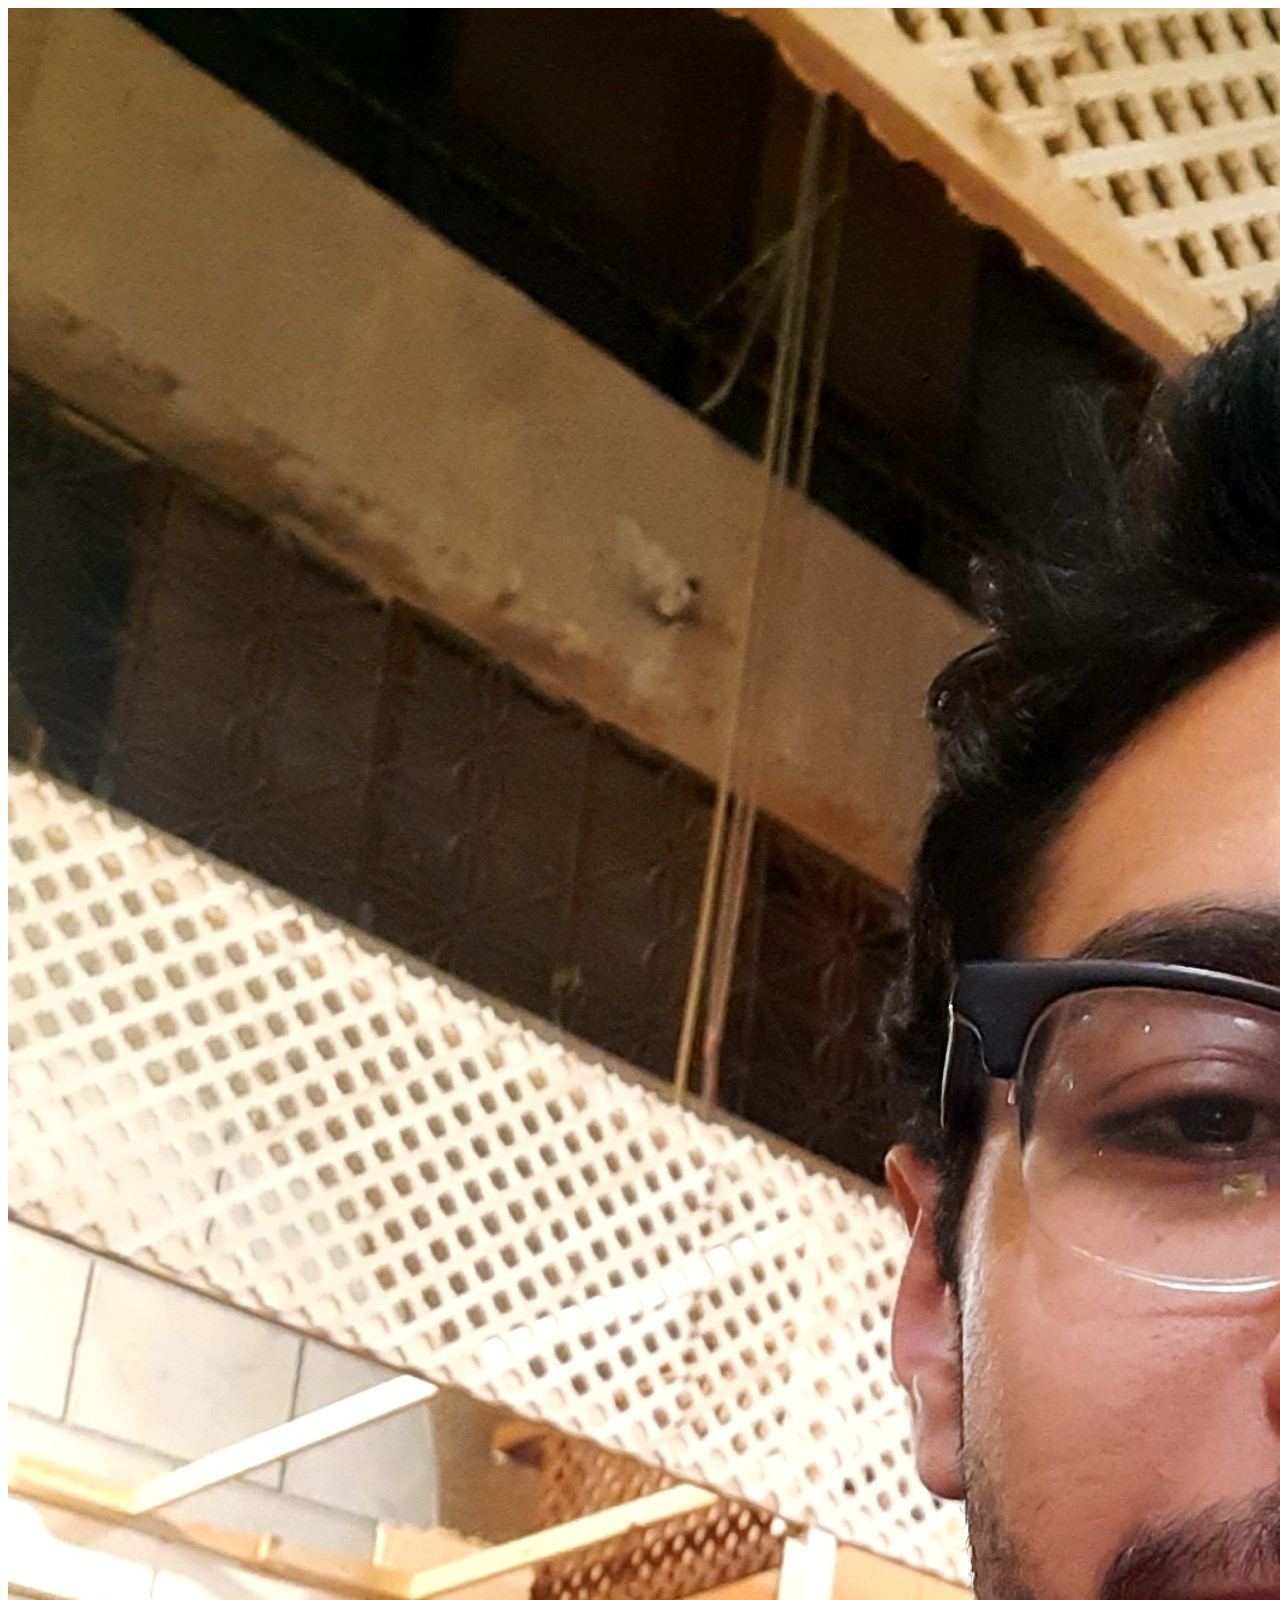
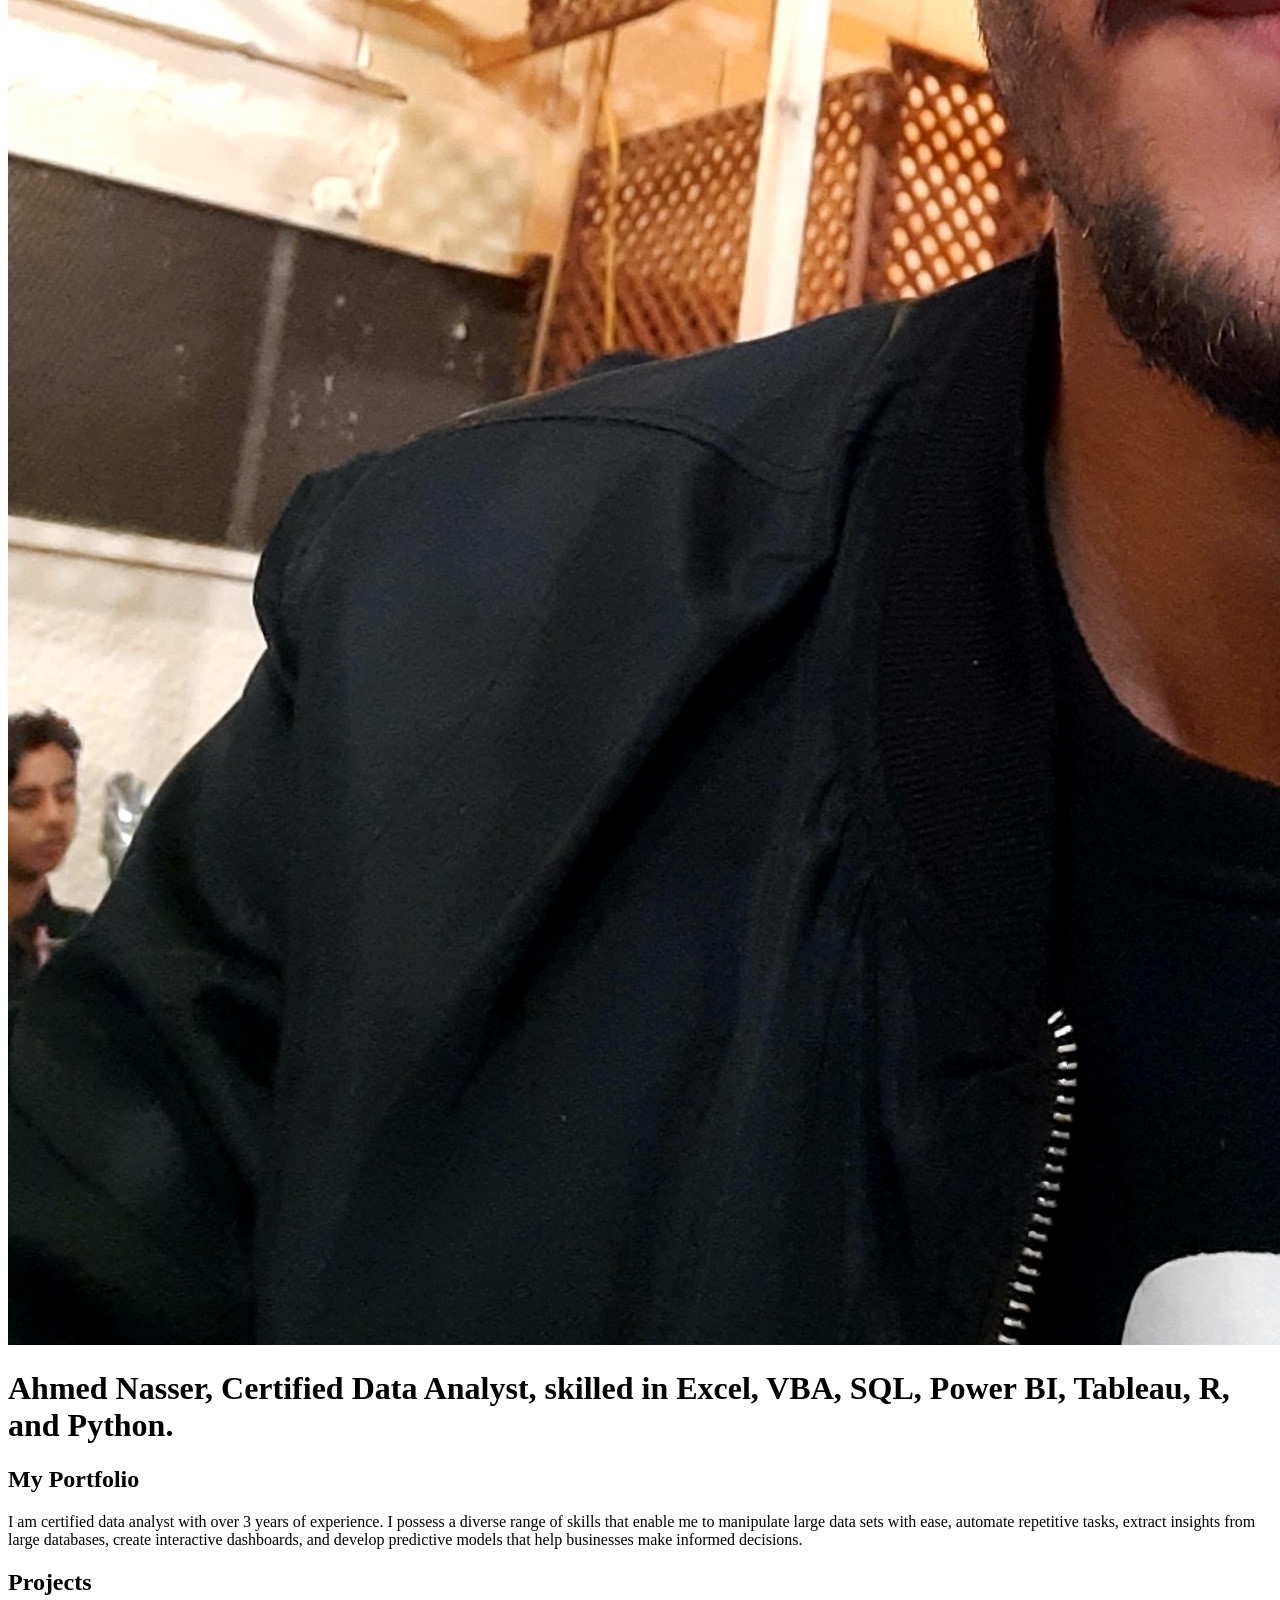
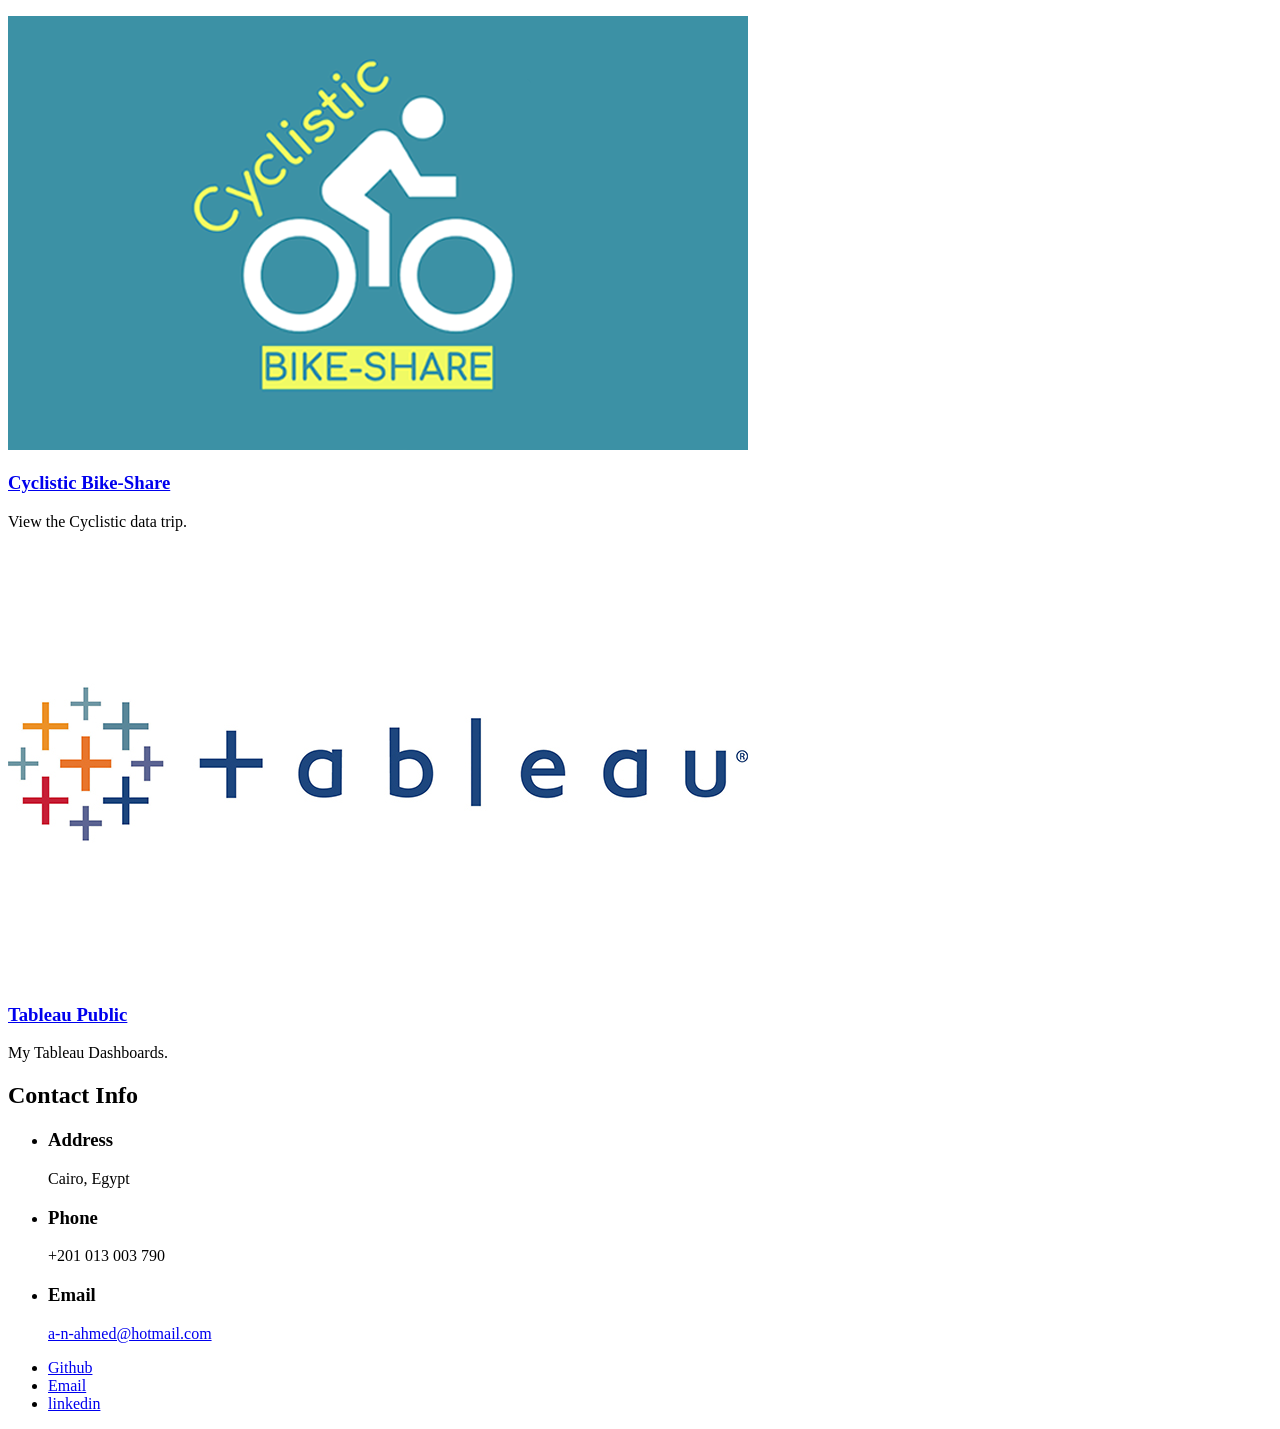
==== index.html @ f1364bbe "Update index.html" ====
<!DOCTYPE HTML>
<!--
	Strata by HTML5 UP
	html5up.net | @ajlkn
	Free for personal and commercial use under the CCA 3.0 license (html5up.net/license)
-->
<html>
	<head>
		<title>Ahmed Nasser Portfolio</title>
		<meta charset="utf-8" />
		<meta name="viewport" content="width=device-width, initial-scale=1, user-scalable=no" />
		<link rel="stylesheet" href="assets/css/main.css" />
	</head>
	<body class="is-preload">

		<!-- Header -->
			<header id="header">
				<div class="inner">
					<a href="#" class="image avatar"><img src="images/avatar.jpg" alt="" /></a>
					<h1><strong>Ahmed Nasser</strong>, Certified Data Analyst, skilled in Excel, VBA, SQL, Power BI, Tableau, R, and Python.<br />
				</div>
			</header>

		<!-- Main -->
			<div id="main">

				<!-- One -->
					<section id="one">
						<header class="major">
							<h1>My Portfolio</h1>
						</header>
						<p>I am certified data analyst with over 3 years of experience. I possess a diverse range of skills that enable me to manipulate large data sets with ease, automate repetitive tasks, extract insights from large databases, create interactive dashboards, and develop predictive models that help businesses make informed decisions.</p>
						<!--ul class="actions">
							<li><a href="#" class="button">Learn More</a></li>
						</ul>
					</section-->

				<!-- Two -->
					<section id="two">
						<h2>Projects</h2>
						<div class="row">
							<article class="col-6 col-12-xsmall">
								<a href="https://github.com/a7mdNasrr/Cyclistic-bike-share.git" class="image fit thumb"><img src="images/thumbs/01.png" alt="" /></a>
								<a href="https://github.com/a7mdNasrr/Cyclistic-bike-share.git"><h3>Cyclistic Bike-Share</h3></a>
								<p>View the Cyclistic data trip.</p>
							</article>
							<!-- article class="col-6 col-12-xsmall">
								<a href="https://github.com/a7mdNasrr/Olist-Brazilian-E-commerce-Analysis-Project" class="image fit thumb"><img src="images/thumbs/03.png" alt="" /></a>
								<a href="https://github.com/a7mdNasrr/Olist-Brazilian-E-commerce-Analysis-Project"><h3>Olist Brazilian E-commerce</h3></a>
								<p>View the Olist business analysis.</p>
							</article -->
							<article class="col-6 col-12-xsmall">
								<a href="https://public.tableau.com/app/profile/ahmed.nasser.viz/vizzes" class="image fit thumb"><img src="images/thumbs/02.jpg" alt="" /></a>
								<a href="https://public.tableau.com/app/profile/ahmed.nasser.viz/vizzes"><h3>Tableau Public</h3></a>
								<p>My Tableau Dashboards.</p>
							</article>
							<!--article class="col-6 col-12-xsmall work-item">
								<a href="images/fulls/04.jpg" class="image fit thumb"><img src="images/thumbs/04.jpg" alt="" /></a>
								<h3>Quam neque phasellus</h3>
								<p>Lorem ipsum dolor sit amet nisl sed nullam feugiat.</p>
							</article>
							<article class="col-6 col-12-xsmall work-item">
								<a href="images/fulls/05.jpg" class="image fit thumb"><img src="images/thumbs/05.jpg" alt="" /></a>
								<h3>Nunc enim commodo aliquet</h3>
								<p>Lorem ipsum dolor sit amet nisl sed nullam feugiat.</p>
							</article>
							<article class="col-6 col-12-xsmall work-item">
								<a href="images/fulls/06.jpg" class="image fit thumb"><img src="images/thumbs/06.jpg" alt="" /></a>
								<h3>Risus ornare lacinia</h3>
								<p>Lorem ipsum dolor sit amet nisl sed nullam feugiat.</p>
							</article>
							<!-->
						</div>
						<!--ul class="actions">
							<li><a href="#" class="button">Full Portfolio</a></li>
						</ul-->
					</section>

				<!-- Three -->
					<section id="three">
						<h2>Contact Info</h2>
						<!--p>Accumsan pellentesque commodo blandit enim arcu non at amet id arcu magna. Accumsan orci faucibus id eu lorem semper nunc nisi lorem vulputate lorem neque lorem ipsum dolor.</p-->
						<!--div class="row">
							<div class="col-8 col-12-small">
								<form method="post" action="#">
									<div class="row gtr-uniform gtr-50">
										<div class="col-6 col-12-xsmall"><input type="text" name="name" id="name" placeholder="Name" /></div>
										<div class="col-6 col-12-xsmall"><input type="email" name="email" id="email" placeholder="Email" /></div>
										<div class="col-12"><textarea name="message" id="message" placeholder="Message" rows="4"></textarea></div>
									</div>
								</form>
								<ul class="actions">
									<li><input type="submit" value="Send Message" /></li>
								</ul>
							</div-->
							<div class="col-4 col-12-small">
								<ul class="labeled-icons">
									<li>
										<h3 class="icon solid fa-home"><span class="label">Address</span></h3>
										Cairo, Egypt
									</li>
									<li>
										<h3 class="icon solid fa-mobile-alt"><span class="label">Phone</span></h3>
										+201 013 003 790
									</li>
									<li>
										<h3 class="icon solid fa-envelope"><span class="label">Email</span></h3>
										<a href="https://mail.google.com/mail/u/0/?to=a-n-ahmed@hotmail.com&cc=ahmadmedoan1@gmail.com&fs=1&tf=cm">a-n-ahmed@hotmail.com</a>
									</li>
								</ul>
							</div>
						</div>
					</section>

				<!-- Four -->
				<!--
					<section id="four">
						<h2>Elements</h2>

						<section>
							<h4>Text</h4>
							<p>This is <b>bold</b> and this is <strong>strong</strong>. This is <i>italic</i> and this is <em>emphasized</em>.
							This is <sup>superscript</sup> text and this is <sub>subscript</sub> text.
							This is <u>underlined</u> and this is code: <code>for (;;) { ... }</code>. Finally, <a href="#">this is a link</a>.</p>
							<hr />
							<header>
								<h4>Heading with a Subtitle</h4>
								<p>Lorem ipsum dolor sit amet nullam id egestas urna aliquam</p>
							</header>
							<p>Nunc lacinia ante nunc ac lobortis. Interdum adipiscing gravida odio porttitor sem non mi integer non faucibus ornare mi ut ante amet placerat aliquet. Volutpat eu sed ante lacinia sapien lorem accumsan varius montes viverra nibh in adipiscing blandit tempus accumsan.</p>
							<header>
								<h5>Heading with a Subtitle</h5>
								<p>Lorem ipsum dolor sit amet nullam id egestas urna aliquam</p>
							</header>
							<p>Nunc lacinia ante nunc ac lobortis. Interdum adipiscing gravida odio porttitor sem non mi integer non faucibus ornare mi ut ante amet placerat aliquet. Volutpat eu sed ante lacinia sapien lorem accumsan varius montes viverra nibh in adipiscing blandit tempus accumsan.</p>
							<hr />
							<h2>Heading Level 2</h2>
							<h3>Heading Level 3</h3>
							<h4>Heading Level 4</h4>
							<h5>Heading Level 5</h5>
							<h6>Heading Level 6</h6>
							<hr />
							<h5>Blockquote</h5>
							<blockquote>Fringilla nisl. Donec accumsan interdum nisi, quis tincidunt felis sagittis eget tempus euismod. Vestibulum ante ipsum primis in faucibus vestibulum. Blandit adipiscing eu felis iaculis volutpat ac adipiscing accumsan faucibus. Vestibulum ante ipsum primis in faucibus lorem ipsum dolor sit amet nullam adipiscing eu felis.</blockquote>
							<h5>Preformatted</h5>
							<pre><code>i = 0;

while (!deck.isInOrder()) {
print 'Iteration ' + i;
deck.shuffle();
i++;
}

print 'It took ' + i + ' iterations to sort the deck.';</code></pre>
						</section>

						<section>
							<h4>Lists</h4>
							<div class="row">
								<div class="col-6 col-12-xsmall">
									<h5>Unordered</h5>
									<ul>
										<li>Dolor pulvinar etiam magna etiam.</li>
										<li>Sagittis adipiscing lorem eleifend.</li>
										<li>Felis enim feugiat dolore viverra.</li>
									</ul>
									<h5>Alternate</h5>
									<ul class="alt">
										<li>Dolor pulvinar etiam magna etiam.</li>
										<li>Sagittis adipiscing lorem eleifend.</li>
										<li>Felis enim feugiat dolore viverra.</li>
									</ul>
								</div>
								<div class="col-6 col-12-xsmall">
									<h5>Ordered</h5>
									<ol>
										<li>Dolor pulvinar etiam magna etiam.</li>
										<li>Etiam vel felis at lorem sed viverra.</li>
										<li>Felis enim feugiat dolore viverra.</li>
										<li>Dolor pulvinar etiam magna etiam.</li>
										<li>Etiam vel felis at lorem sed viverra.</li>
										<li>Felis enim feugiat dolore viverra.</li>
									</ol>
									<h5>Icons</h5>
									<ul class="icons">
										<li><a href="#" class="icon brands fa-twitter"><span class="label">Twitter</span></a></li>
										<li><a href="#" class="icon brands fa-facebook-f"><span class="label">Facebook</span></a></li>
										<li><a href="#" class="icon brands fa-instagram"><span class="label">Instagram</span></a></li>
										<li><a href="#" class="icon brands fa-github"><span class="label">Github</span></a></li>
										<li><a href="#" class="icon brands fa-dribbble"><span class="label">Dribbble</span></a></li>
										<li><a href="#" class="icon brands fa-tumblr"><span class="label">Tumblr</span></a></li>
									</ul>
								</div>
							</div>
							<h5>Actions</h5>
							<ul class="actions">
								<li><a href="#" class="button primary">Default</a></li>
								<li><a href="#" class="button">Default</a></li>
							</ul>
							<ul class="actions small">
								<li><a href="#" class="button primary small">Small</a></li>
								<li><a href="#" class="button small">Small</a></li>
							</ul>
							<div class="row">
								<div class="col-6 col-12-small">
									<ul class="actions stacked">
										<li><a href="#" class="button primary">Default</a></li>
										<li><a href="#" class="button">Default</a></li>
									</ul>
								</div>
								<div class="col-6 col-12-small">
									<ul class="actions stacked">
										<li><a href="#" class="button primary small">Small</a></li>
										<li><a href="#" class="button small">Small</a></li>
									</ul>
								</div>
								<div class="col-6 col-12-small">
									<ul class="actions stacked">
										<li><a href="#" class="button primary fit">Default</a></li>
										<li><a href="#" class="button fit">Default</a></li>
									</ul>
								</div>
								<div class="col-6 col-12-small">
									<ul class="actions stacked">
										<li><a href="#" class="button primary small fit">Small</a></li>
										<li><a href="#" class="button small fit">Small</a></li>
									</ul>
								</div>
							</div>
						</section>

						<section>
							<h4>Table</h4>
							<h5>Default</h5>
							<div class="table-wrapper">
								<table>
									<thead>
										<tr>
											<th>Name</th>
											<th>Description</th>
											<th>Price</th>
										</tr>
									</thead>
									<tbody>
										<tr>
											<td>Item One</td>
											<td>Ante turpis integer aliquet porttitor.</td>
											<td>29.99</td>
										</tr>
										<tr>
											<td>Item Two</td>
											<td>Vis ac commodo adipiscing arcu aliquet.</td>
											<td>19.99</td>
										</tr>
										<tr>
											<td>Item Three</td>
											<td> Morbi faucibus arcu accumsan lorem.</td>
											<td>29.99</td>
										</tr>
										<tr>
											<td>Item Four</td>
											<td>Vitae integer tempus condimentum.</td>
											<td>19.99</td>
										</tr>
										<tr>
											<td>Item Five</td>
											<td>Ante turpis integer aliquet porttitor.</td>
											<td>29.99</td>
										</tr>
									</tbody>
									<tfoot>
										<tr>
											<td colspan="2"></td>
											<td>100.00</td>
										</tr>
									</tfoot>
								</table>
							</div>

							<h5>Alternate</h5>
							<div class="table-wrapper">
								<table class="alt">
									<thead>
										<tr>
											<th>Name</th>
											<th>Description</th>
											<th>Price</th>
										</tr>
									</thead>
									<tbody>
										<tr>
											<td>Item One</td>
											<td>Ante turpis integer aliquet porttitor.</td>
											<td>29.99</td>
										</tr>
										<tr>
											<td>Item Two</td>
											<td>Vis ac commodo adipiscing arcu aliquet.</td>
											<td>19.99</td>
										</tr>
										<tr>
											<td>Item Three</td>
											<td> Morbi faucibus arcu accumsan lorem.</td>
											<td>29.99</td>
										</tr>
										<tr>
											<td>Item Four</td>
											<td>Vitae integer tempus condimentum.</td>
											<td>19.99</td>
										</tr>
										<tr>
											<td>Item Five</td>
											<td>Ante turpis integer aliquet porttitor.</td>
											<td>29.99</td>
										</tr>
									</tbody>
									<tfoot>
										<tr>
											<td colspan="2"></td>
											<td>100.00</td>
										</tr>
									</tfoot>
								</table>
							</div>
						</section>

						<section>
							<h4>Buttons</h4>
							<ul class="actions">
								<li><a href="#" class="button primary">Primary</a></li>
								<li><a href="#" class="button">Default</a></li>
							</ul>
							<ul class="actions">
								<li><a href="#" class="button large">Large</a></li>
								<li><a href="#" class="button">Default</a></li>
								<li><a href="#" class="button small">Small</a></li>
							</ul>
							<ul class="actions fit">
								<li><a href="#" class="button primary fit">Fit</a></li>
								<li><a href="#" class="button fit">Fit</a></li>
							</ul>
							<ul class="actions fit small">
								<li><a href="#" class="button primary fit small">Fit + Small</a></li>
								<li><a href="#" class="button fit small">Fit + Small</a></li>
							</ul>
							<ul class="actions">
								<li><a href="#" class="button primary icon solid fa-download">Icon</a></li>
								<li><a href="#" class="button icon solid fa-download">Icon</a></li>
							</ul>
							<ul class="actions">
								<li><span class="button primary disabled">Primary</span></li>
								<li><span class="button disabled">Default</span></li>
							</ul>
						</section>

						<section>
							<h4>Form</h4>
							<form method="post" action="#">
								<div class="row gtr-uniform gtr-50">
									<div class="col-6 col-12-xsmall">
										<input type="text" name="demo-name" id="demo-name" value="" placeholder="Name" />
									</div>
									<div class="col-6 col-12-xsmall">
										<input type="email" name="demo-email" id="demo-email" value="" placeholder="Email" />
									</div>
									<div class="col-12">
										<select name="demo-category" id="demo-category">
											<option value="">- Category -</option>
											<option value="1">Manufacturing</option>
											<option value="1">Shipping</option>
											<option value="1">Administration</option>
											<option value="1">Human Resources</option>
										</select>
									</div>
									<div class="col-4 col-12-small">
										<input type="radio" id="demo-priority-low" name="demo-priority" checked>
										<label for="demo-priority-low">Low Priority</label>
									</div>
									<div class="col-4 col-12-small">
										<input type="radio" id="demo-priority-normal" name="demo-priority">
										<label for="demo-priority-normal">Normal Priority</label>
									</div>
									<div class="col-4 col-12-small">
										<input type="radio" id="demo-priority-high" name="demo-priority">
										<label for="demo-priority-high">High Priority</label>
									</div>
									<div class="col-6 col-12-small">
										<input type="checkbox" id="demo-copy" name="demo-copy">
										<label for="demo-copy">Email me a copy of this message</label>
									</div>
									<div class="col-6 col-12-small">
										<input type="checkbox" id="demo-human" name="demo-human" checked>
										<label for="demo-human">I am a human and not a robot</label>
									</div>
									<div class="col-12">
										<textarea name="demo-message" id="demo-message" placeholder="Enter your message" rows="6"></textarea>
									</div>
									<div class="col-12">
										<ul class="actions">
											<li><input type="submit" value="Send Message" class="primary" /></li>
											<li><input type="reset" value="Reset" /></li>
										</ul>
									</div>
								</div>
							</form>
						</section>

						<section>
							<h4>Image</h4>
							<h5>Fit</h5>
							<div class="box alt">
								<div class="row gtr-50 gtr-uniform">
									<div class="col-12"><span class="image fit"><img src="images/fulls/05.jpg" alt="" /></span></div>
									<div class="col-4"><span class="image fit"><img src="images/thumbs/01.jpg" alt="" /></span></div>
									<div class="col-4"><span class="image fit"><img src="images/thumbs/02.jpg" alt="" /></span></div>
									<div class="col-4"><span class="image fit"><img src="images/thumbs/03.jpg" alt="" /></span></div>
									<div class="col-4"><span class="image fit"><img src="images/thumbs/04.jpg" alt="" /></span></div>
									<div class="col-4"><span class="image fit"><img src="images/thumbs/05.jpg" alt="" /></span></div>
									<div class="col-4"><span class="image fit"><img src="images/thumbs/06.jpg" alt="" /></span></div>
									<div class="col-4"><span class="image fit"><img src="images/thumbs/03.jpg" alt="" /></span></div>
									<div class="col-4"><span class="image fit"><img src="images/thumbs/02.jpg" alt="" /></span></div>
									<div class="col-4"><span class="image fit"><img src="images/thumbs/01.jpg" alt="" /></span></div>
								</div>
							</div>
							<h5>Left &amp; Right</h5>
							<p><span class="image left"><img src="images/avatar.jpg" alt="" /></span>Fringilla nisl. Donec accumsan interdum nisi, quis tincidunt felis sagittis eget. tempus euismod. Vestibulum ante ipsum primis in faucibus vestibulum. Blandit adipiscing eu felis iaculis volutpat ac adipiscing accumsan eu faucibus. Integer ac pellentesque praesent tincidunt felis sagittis eget. tempus euismod. Vestibulum ante ipsum primis in faucibus vestibulum. Blandit adipiscing eu felis iaculis volutpat ac adipiscing accumsan eu faucibus. Integer ac pellentesque praesent. Donec accumsan interdum nisi, quis tincidunt felis sagittis eget. tempus euismod. Vestibulum ante ipsum primis in faucibus vestibulum. Blandit adipiscing eu felis iaculis volutpat ac adipiscing accumsan eu faucibus. Integer ac pellentesque praesent tincidunt felis sagittis eget. tempus euismod. Vestibulum ante ipsum primis in faucibus vestibulum. Blandit adipiscing eu felis iaculis volutpat ac adipiscing accumsan eu faucibus. Integer ac pellentesque praesent.</p>
							<p><span class="image right"><img src="images/avatar.jpg" alt="" /></span>Fringilla nisl. Donec accumsan interdum nisi, quis tincidunt felis sagittis eget. tempus euismod. Vestibulum ante ipsum primis in faucibus vestibulum. Blandit adipiscing eu felis iaculis volutpat ac adipiscing accumsan eu faucibus. Integer ac pellentesque praesent tincidunt felis sagittis eget. tempus euismod. Vestibulum ante ipsum primis in faucibus vestibulum. Blandit adipiscing eu felis iaculis volutpat ac adipiscing accumsan eu faucibus. Integer ac pellentesque praesent. Donec accumsan interdum nisi, quis tincidunt felis sagittis eget. tempus euismod. Vestibulum ante ipsum primis in faucibus vestibulum. Blandit adipiscing eu felis iaculis volutpat ac adipiscing accumsan eu faucibus. Integer ac pellentesque praesent tincidunt felis sagittis eget. tempus euismod. Vestibulum ante ipsum primis in faucibus vestibulum. Blandit adipiscing eu felis iaculis volutpat ac adipiscing accumsan eu faucibus. Integer ac pellentesque praesent.</p>
						</section>

					</section>
				-->

			</div>

		<!-- Footer -->
			<footer id="footer">
				<div class="inner">
					<ul class="icons">
						<!--li><a href="#" class="icon brands fa-twitter"><span class="label">Twitter</span></a></li>
						<li><a href="#" class="icon brands fa-dribbble"><span class="label">Dribbble</span></a></li-->
						<li><a href="https://github.com/a7mdNasrr" class="icon brands fa-github"><span class="label">Github</span></a></li>
						<li><a href="https://mail.google.com/mail/u/0/?to=a-n-ahmed@hotmail.com&cc=ahmadmedoan1@gmail.com&fs=1&tf=cm" class="icon solid fa-envelope"><span class="label">Email</span></a></li>
						<li><a href="https://www.linkedin.com/in/ahmed-nasser-analyst" class="icon brands alt fa-linkedin"><span class="label">linkedin</span></a></li>
					</ul>
					<!--ul class="copyright">
						<li>&copy; Untitled</li><li>Design: <a href="http://html5up.net">HTML5 UP</a></li>
					</ul-->
				</div>
			</footer>

		<!-- Scripts -->
			<script src="assets/js/jquery.min.js"></script>
			<script src="assets/js/jquery.poptrox.min.js"></script>
			<script src="assets/js/browser.min.js"></script>
			<script src="assets/js/breakpoints.min.js"></script>
			<script src="assets/js/util.js"></script>
			<script src="assets/js/main.js"></script>

	</body>
</html>
---- assets/css/main.css ----
@import url("fontawesome-all.min.css");
@import url("https://fonts.googleapis.com/css?family=Source+Sans+Pro:400,400italic");

/*
	Strata by HTML5 UP
	html5up.net | @ajlkn
	Free for personal and commercial use under the CCA 3.0 license (html5up.net/license)
*/

html, body, div, span, applet, object,
iframe, h1, h2, h3, h4, h5, h6, p, blockquote,
pre, a, abbr, acronym, address, big, cite,
code, del, dfn, em, img, ins, kbd, q, s, samp,
small, strike, strong, sub, sup, tt, var, b,
u, i, center, dl, dt, dd, ol, ul, li, fieldset,
form, label, legend, table, caption, tbody,
tfoot, thead, tr, th, td, article, aside,
canvas, details, embed, figure, figcaption,
footer, header, hgroup, menu, nav, output, ruby,
section, summary, time, mark, audio, video {
	margin: 0;
	padding: 0;
	border: 0;
	font-size: 100%;
	font: inherit;
	vertical-align: baseline;}

article, aside, details, figcaption, figure,
footer, header, hgroup, menu, nav, section {
	display: block;}

body {
	line-height: 1;
}

ol, ul {
	list-style: none;
}

blockquote, q {
	quotes: none;
}

	blockquote:before, blockquote:after, q:before, q:after {
		content: '';
		content: none;
	}

table {
	border-collapse: collapse;
	border-spacing: 0;
}

body {
	-webkit-text-size-adjust: none;
}

mark {
	background-color: transparent;
	color: inherit;
}

input::-moz-focus-inner {
	border: 0;
	padding: 0;
}

input, select, textarea {
	-moz-appearance: none;
	-webkit-appearance: none;
	-ms-appearance: none;
	appearance: none;
}

/* Basic */

	html {
		box-sizing: border-box;
	}

	*, *:before, *:after {
		box-sizing: inherit;
	}

	body {
		background: #fff;
	}

		body.is-preload *, body.is-preload *:before, body.is-preload *:after {
			-moz-animation: none !important;
			-webkit-animation: none !important;
			-ms-animation: none !important;
			animation: none !important;
			-moz-transition: none !important;
			-webkit-transition: none !important;
			-ms-transition: none !important;
			transition: none !important;
		}

	body, input, select, textarea {
		color: #a2a2a2;
		font-family: "Source Sans Pro", Helvetica, sans-serif;
		font-size: 16pt;
		font-weight: 400;
		line-height: 1.75em;
	}

	a {
		-moz-transition: color 0.2s ease-in-out, border-color 0.2s ease-in-out;
		-webkit-transition: color 0.2s ease-in-out, border-color 0.2s ease-in-out;
		-ms-transition: color 0.2s ease-in-out, border-color 0.2s ease-in-out;
		transition: color 0.2s ease-in-out, border-color 0.2s ease-in-out;
		border-bottom: dotted 1px;
		color: #49bf9d;
		text-decoration: none;
	}

		a:hover {
			border-bottom-color: transparent;
			color: #49bf9d !important;
			text-decoration: none;
		}

	strong, b {
		color: #787878;
		font-weight: 400;
	}

	em, i {
		font-style: italic;
	}

	p {
		margin: 0 0 2em 0;
	}

	h1, h2, h3, h4, h5, h6 {
		color: #787878;
		font-weight: 400;
		line-height: 1em;
		margin: 0 0 1em 0;
	}

		h1 a, h2 a, h3 a, h4 a, h5 a, h6 a {
			color: inherit;
			text-decoration: none;
		}

	h1 {
		font-size: 2em;
		line-height: 1.5em;
	}

	h2 {
		font-size: 1.5em;
		line-height: 1.5em;
	}

	h3 {
		font-size: 1.25em;
		line-height: 1.5em;
	}

	h4 {
		font-size: 1.1em;
		line-height: 1.5em;
	}

	h5 {
		font-size: 0.9em;
		line-height: 1.5em;
	}

	h6 {
		font-size: 0.7em;
		line-height: 1.5em;
	}

	sub {
		font-size: 0.8em;
		position: relative;
		top: 0.5em;
	}

	sup {
		font-size: 0.8em;
		position: relative;
		top: -0.5em;
	}

	hr {
		border: 0;
		border-bottom: solid 2px #efefef;
		margin: 2em 0;
	}

		hr.major {
			margin: 3em 0;
		}

	blockquote {
		border-left: solid 6px #efefef;
		font-style: italic;
		margin: 0 0 2em 0;
		padding: 0.5em 0 0.5em 1.5em;
	}

	code {
		background: #f7f7f7;
		border-radius: 0.35em;
		border: solid 2px #efefef;
		font-family: "Courier New", monospace;
		font-size: 0.9em;
		margin: 0 0.25em;
		padding: 0.25em 0.65em;
	}

	pre {
		-webkit-overflow-scrolling: touch;
		font-family: "Courier New", monospace;
		font-size: 0.9em;
		margin: 0 0 2em 0;
	}

		pre code {
			display: block;
			line-height: 1.75em;
			padding: 1em 1.5em;
			overflow-x: auto;
		}

	.align-left {
		text-align: left;
	}

	.align-center {
		text-align: center;
	}

	.align-right {
		text-align: right;
	}

/* Container */

	.container {
		margin: 0 auto;
		max-width: calc(100% - 4em);
		width: 100%;
	}

		.container.xsmall {
			width: 25%;
		}

		.container.small {
			width: 50%;
		}

		.container.medium {
			width: 75%;
		}

		.container.large {
			width: 125%;
		}

		.container.xlarge {
			width: 150%;
		}

		.container.max {
			width: 100%;
		}

		@media screen and (max-width: 980px) {

			.container {
				width: 100% !important;
				max-width: 100% !important;
			}

		}

		@media screen and (max-width: 480px) {

			.container {
				max-width: calc(100% - 3em);
			}

		}

/* Row */

	.row {
		display: flex;
		flex-wrap: wrap;
		box-sizing: border-box;
		align-items: stretch;
	}

		.row > * {
			box-sizing: border-box;
		}

		.row.gtr-uniform > * > :last-child {
			margin-bottom: 0;
		}

		.row.aln-left {
			justify-content: flex-start;
		}

		.row.aln-center {
			justify-content: center;
		}

		.row.aln-right {
			justify-content: flex-end;
		}

		.row.aln-top {
			align-items: flex-start;
		}

		.row.aln-middle {
			align-items: center;
		}

		.row.aln-bottom {
			align-items: flex-end;
		}

		.row > .imp {
			order: -1;
		}

		.row > .col-1 {
			width: 8.33333%;
		}

		.row > .off-1 {
			margin-left: 8.33333%;
		}

		.row > .col-2 {
			width: 16.66667%;
		}

		.row > .off-2 {
			margin-left: 16.66667%;
		}

		.row > .col-3 {
			width: 25%;
		}

		.row > .off-3 {
			margin-left: 25%;
		}

		.row > .col-4 {
			width: 33.33333%;
		}

		.row > .off-4 {
			margin-left: 33.33333%;
		}

		.row > .col-5 {
			width: 41.66667%;
		}

		.row > .off-5 {
			margin-left: 41.66667%;
		}

		.row > .col-6 {
			width: 50%;
		}

		.row > .off-6 {
			margin-left: 50%;
		}

		.row > .col-7 {
			width: 58.33333%;
		}

		.row > .off-7 {
			margin-left: 58.33333%;
		}

		.row > .col-8 {
			width: 66.66667%;
		}

		.row > .off-8 {
			margin-left: 66.66667%;
		}

		.row > .col-9 {
			width: 75%;
		}

		.row > .off-9 {
			margin-left: 75%;
		}

		.row > .col-10 {
			width: 83.33333%;
		}

		.row > .off-10 {
			margin-left: 83.33333%;
		}

		.row > .col-11 {
			width: 91.66667%;
		}

		.row > .off-11 {
			margin-left: 91.66667%;
		}

		.row > .col-12 {
			width: 100%;
		}

		.row > .off-12 {
			margin-left: 100%;
		}

		.row.gtr-0 {
			margin-top: 0;
			margin-left: 0em;
		}

			.row.gtr-0 > * {
				padding: 0 0 0 0em;
			}

			.row.gtr-0.gtr-uniform {
				margin-top: 0em;
			}

				.row.gtr-0.gtr-uniform > * {
					padding-top: 0em;
				}

		.row.gtr-25 {
			margin-top: 0;
			margin-left: -0.625em;
		}

			.row.gtr-25 > * {
				padding: 0 0 0 0.625em;
			}

			.row.gtr-25.gtr-uniform {
				margin-top: -0.625em;
			}

				.row.gtr-25.gtr-uniform > * {
					padding-top: 0.625em;
				}

		.row.gtr-50 {
			margin-top: 0;
			margin-left: -1.25em;
		}

			.row.gtr-50 > * {
				padding: 0 0 0 1.25em;
			}

			.row.gtr-50.gtr-uniform {
				margin-top: -1.25em;
			}

				.row.gtr-50.gtr-uniform > * {
					padding-top: 1.25em;
				}

		.row {
			margin-top: 0;
			margin-left: -2.5em;
		}

			.row > * {
				padding: 0 0 0 2.5em;
			}

			.row.gtr-uniform {
				margin-top: -2.5em;
			}

				.row.gtr-uniform > * {
					padding-top: 2.5em;
				}

		.row.gtr-150 {
			margin-top: 0;
			margin-left: -3.75em;
		}

			.row.gtr-150 > * {
				padding: 0 0 0 3.75em;
			}

			.row.gtr-150.gtr-uniform {
				margin-top: -3.75em;
			}

				.row.gtr-150.gtr-uniform > * {
					padding-top: 3.75em;
				}

		.row.gtr-200 {
			margin-top: 0;
			margin-left: -5em;
		}

			.row.gtr-200 > * {
				padding: 0 0 0 5em;
			}

			.row.gtr-200.gtr-uniform {
				margin-top: -5em;
			}

				.row.gtr-200.gtr-uniform > * {
					padding-top: 5em;
				}

		@media screen and (max-width: 1800px) {

			.row {
				display: flex;
				flex-wrap: wrap;
				box-sizing: border-box;
				align-items: stretch;
			}

				.row > * {
					box-sizing: border-box;
				}

				.row.gtr-uniform > * > :last-child {
					margin-bottom: 0;
				}

				.row.aln-left {
					justify-content: flex-start;
				}

				.row.aln-center {
					justify-content: center;
				}

				.row.aln-right {
					justify-content: flex-end;
				}

				.row.aln-top {
					align-items: flex-start;
				}

				.row.aln-middle {
					align-items: center;
				}

				.row.aln-bottom {
					align-items: flex-end;
				}

				.row > .imp-xlarge {
					order: -1;
				}

				.row > .col-1-xlarge {
					width: 8.33333%;
				}

				.row > .off-1-xlarge {
					margin-left: 8.33333%;
				}

				.row > .col-2-xlarge {
					width: 16.66667%;
				}

				.row > .off-2-xlarge {
					margin-left: 16.66667%;
				}

				.row > .col-3-xlarge {
					width: 25%;
				}

				.row > .off-3-xlarge {
					margin-left: 25%;
				}

				.row > .col-4-xlarge {
					width: 33.33333%;
				}

				.row > .off-4-xlarge {
					margin-left: 33.33333%;
				}

				.row > .col-5-xlarge {
					width: 41.66667%;
				}

				.row > .off-5-xlarge {
					margin-left: 41.66667%;
				}

				.row > .col-6-xlarge {
					width: 50%;
				}

				.row > .off-6-xlarge {
					margin-left: 50%;
				}

				.row > .col-7-xlarge {
					width: 58.33333%;
				}

				.row > .off-7-xlarge {
					margin-left: 58.33333%;
				}

				.row > .col-8-xlarge {
					width: 66.66667%;
				}

				.row > .off-8-xlarge {
					margin-left: 66.66667%;
				}

				.row > .col-9-xlarge {
					width: 75%;
				}

				.row > .off-9-xlarge {
					margin-left: 75%;
				}

				.row > .col-10-xlarge {
					width: 83.33333%;
				}

				.row > .off-10-xlarge {
					margin-left: 83.33333%;
				}

				.row > .col-11-xlarge {
					width: 91.66667%;
				}

				.row > .off-11-xlarge {
					margin-left: 91.66667%;
				}

				.row > .col-12-xlarge {
					width: 100%;
				}

				.row > .off-12-xlarge {
					margin-left: 100%;
				}

				.row.gtr-0 {
					margin-top: 0;
					margin-left: 0em;
				}

					.row.gtr-0 > * {
						padding: 0 0 0 0em;
					}

					.row.gtr-0.gtr-uniform {
						margin-top: 0em;
					}

						.row.gtr-0.gtr-uniform > * {
							padding-top: 0em;
						}

				.row.gtr-25 {
					margin-top: 0;
					margin-left: -0.625em;
				}

					.row.gtr-25 > * {
						padding: 0 0 0 0.625em;
					}

					.row.gtr-25.gtr-uniform {
						margin-top: -0.625em;
					}

						.row.gtr-25.gtr-uniform > * {
							padding-top: 0.625em;
						}

				.row.gtr-50 {
					margin-top: 0;
					margin-left: -1.25em;
				}

					.row.gtr-50 > * {
						padding: 0 0 0 1.25em;
					}

					.row.gtr-50.gtr-uniform {
						margin-top: -1.25em;
					}

						.row.gtr-50.gtr-uniform > * {
							padding-top: 1.25em;
						}

				.row {
					margin-top: 0;
					margin-left: -2.5em;
				}

					.row > * {
						padding: 0 0 0 2.5em;
					}

					.row.gtr-uniform {
						margin-top: -2.5em;
					}

						.row.gtr-uniform > * {
							padding-top: 2.5em;
						}

				.row.gtr-150 {
					margin-top: 0;
					margin-left: -3.75em;
				}

					.row.gtr-150 > * {
						padding: 0 0 0 3.75em;
					}

					.row.gtr-150.gtr-uniform {
						margin-top: -3.75em;
					}

						.row.gtr-150.gtr-uniform > * {
							padding-top: 3.75em;
						}

				.row.gtr-200 {
					margin-top: 0;
					margin-left: -5em;
				}

					.row.gtr-200 > * {
						padding: 0 0 0 5em;
					}

					.row.gtr-200.gtr-uniform {
						margin-top: -5em;
					}

						.row.gtr-200.gtr-uniform > * {
							padding-top: 5em;
						}

		}

		@media screen and (max-width: 1280px) {

			.row {
				display: flex;
				flex-wrap: wrap;
				box-sizing: border-box;
				align-items: stretch;
			}

				.row > * {
					box-sizing: border-box;
				}

				.row.gtr-uniform > * > :last-child {
					margin-bottom: 0;
				}

				.row.aln-left {
					justify-content: flex-start;
				}

				.row.aln-center {
					justify-content: center;
				}

				.row.aln-right {
					justify-content: flex-end;
				}

				.row.aln-top {
					align-items: flex-start;
				}

				.row.aln-middle {
					align-items: center;
				}

				.row.aln-bottom {
					align-items: flex-end;
				}

				.row > .imp-large {
					order: -1;
				}

				.row > .col-1-large {
					width: 8.33333%;
				}

				.row > .off-1-large {
					margin-left: 8.33333%;
				}

				.row > .col-2-large {
					width: 16.66667%;
				}

				.row > .off-2-large {
					margin-left: 16.66667%;
				}

				.row > .col-3-large {
					width: 25%;
				}

				.row > .off-3-large {
					margin-left: 25%;
				}

				.row > .col-4-large {
					width: 33.33333%;
				}

				.row > .off-4-large {
					margin-left: 33.33333%;
				}

				.row > .col-5-large {
					width: 41.66667%;
				}

				.row > .off-5-large {
					margin-left: 41.66667%;
				}

				.row > .col-6-large {
					width: 50%;
				}

				.row > .off-6-large {
					margin-left: 50%;
				}

				.row > .col-7-large {
					width: 58.33333%;
				}

				.row > .off-7-large {
					margin-left: 58.33333%;
				}

				.row > .col-8-large {
					width: 66.66667%;
				}

				.row > .off-8-large {
					margin-left: 66.66667%;
				}

				.row > .col-9-large {
					width: 75%;
				}

				.row > .off-9-large {
					margin-left: 75%;
				}

				.row > .col-10-large {
					width: 83.33333%;
				}

				.row > .off-10-large {
					margin-left: 83.33333%;
				}

				.row > .col-11-large {
					width: 91.66667%;
				}

				.row > .off-11-large {
					margin-left: 91.66667%;
				}

				.row > .col-12-large {
					width: 100%;
				}

				.row > .off-12-large {
					margin-left: 100%;
				}

				.row.gtr-0 {
					margin-top: 0;
					margin-left: 0em;
				}

					.row.gtr-0 > * {
						padding: 0 0 0 0em;
					}

					.row.gtr-0.gtr-uniform {
						margin-top: 0em;
					}

						.row.gtr-0.gtr-uniform > * {
							padding-top: 0em;
						}

				.row.gtr-25 {
					margin-top: 0;
					margin-left: -0.5em;
				}

					.row.gtr-25 > * {
						padding: 0 0 0 0.5em;
					}

					.row.gtr-25.gtr-uniform {
						margin-top: -0.5em;
					}

						.row.gtr-25.gtr-uniform > * {
							padding-top: 0.5em;
						}

				.row.gtr-50 {
					margin-top: 0;
					margin-left: -1em;
				}

					.row.gtr-50 > * {
						padding: 0 0 0 1em;
					}

					.row.gtr-50.gtr-uniform {
						margin-top: -1em;
					}

						.row.gtr-50.gtr-uniform > * {
							padding-top: 1em;
						}

				.row {
					margin-top: 0;
					margin-left: -2em;
				}

					.row > * {
						padding: 0 0 0 2em;
					}

					.row.gtr-uniform {
						margin-top: -2em;
					}

						.row.gtr-uniform > * {
							padding-top: 2em;
						}

				.row.gtr-150 {
					margin-top: 0;
					margin-left: -3em;
				}

					.row.gtr-150 > * {
						padding: 0 0 0 3em;
					}

					.row.gtr-150.gtr-uniform {
						margin-top: -3em;
					}

						.row.gtr-150.gtr-uniform > * {
							padding-top: 3em;
						}

				.row.gtr-200 {
					margin-top: 0;
					margin-left: -4em;
				}

					.row.gtr-200 > * {
						padding: 0 0 0 4em;
					}

					.row.gtr-200.gtr-uniform {
						margin-top: -4em;
					}

						.row.gtr-200.gtr-uniform > * {
							padding-top: 4em;
						}

		}

		@media screen and (max-width: 980px) {

			.row {
				display: flex;
				flex-wrap: wrap;
				box-sizing: border-box;
				align-items: stretch;
			}

				.row > * {
					box-sizing: border-box;
				}

				.row.gtr-uniform > * > :last-child {
					margin-bottom: 0;
				}

				.row.aln-left {
					justify-content: flex-start;
				}

				.row.aln-center {
					justify-content: center;
				}

				.row.aln-right {
					justify-content: flex-end;
				}

				.row.aln-top {
					align-items: flex-start;
				}

				.row.aln-middle {
					align-items: center;
				}

				.row.aln-bottom {
					align-items: flex-end;
				}

				.row > .imp-medium {
					order: -1;
				}

				.row > .col-1-medium {
					width: 8.33333%;
				}

				.row > .off-1-medium {
					margin-left: 8.33333%;
				}

				.row > .col-2-medium {
					width: 16.66667%;
				}

				.row > .off-2-medium {
					margin-left: 16.66667%;
				}

				.row > .col-3-medium {
					width: 25%;
				}

				.row > .off-3-medium {
					margin-left: 25%;
				}

				.row > .col-4-medium {
					width: 33.33333%;
				}

				.row > .off-4-medium {
					margin-left: 33.33333%;
				}

				.row > .col-5-medium {
					width: 41.66667%;
				}

				.row > .off-5-medium {
					margin-left: 41.66667%;
				}

				.row > .col-6-medium {
					width: 50%;
				}

				.row > .off-6-medium {
					margin-left: 50%;
				}

				.row > .col-7-medium {
					width: 58.33333%;
				}

				.row > .off-7-medium {
					margin-left: 58.33333%;
				}

				.row > .col-8-medium {
					width: 66.66667%;
				}

				.row > .off-8-medium {
					margin-left: 66.66667%;
				}

				.row > .col-9-medium {
					width: 75%;
				}

				.row > .off-9-medium {
					margin-left: 75%;
				}

				.row > .col-10-medium {
					width: 83.33333%;
				}

				.row > .off-10-medium {
					margin-left: 83.33333%;
				}

				.row > .col-11-medium {
					width: 91.66667%;
				}

				.row > .off-11-medium {
					margin-left: 91.66667%;
				}

				.row > .col-12-medium {
					width: 100%;
				}

				.row > .off-12-medium {
					margin-left: 100%;
				}

				.row.gtr-0 {
					margin-top: 0;
					margin-left: 0em;
				}

					.row.gtr-0 > * {
						padding: 0 0 0 0em;
					}

					.row.gtr-0.gtr-uniform {
						margin-top: 0em;
					}

						.row.gtr-0.gtr-uniform > * {
							padding-top: 0em;
						}

				.row.gtr-25 {
					margin-top: 0;
					margin-left: -0.5em;
				}

					.row.gtr-25 > * {
						padding: 0 0 0 0.5em;
					}

					.row.gtr-25.gtr-uniform {
						margin-top: -0.5em;
					}

						.row.gtr-25.gtr-uniform > * {
							padding-top: 0.5em;
						}

				.row.gtr-50 {
					margin-top: 0;
					margin-left: -1em;
				}

					.row.gtr-50 > * {
						padding: 0 0 0 1em;
					}

					.row.gtr-50.gtr-uniform {
						margin-top: -1em;
					}

						.row.gtr-50.gtr-uniform > * {
							padding-top: 1em;
						}

				.row {
					margin-top: 0;
					margin-left: -2em;
				}

					.row > * {
						padding: 0 0 0 2em;
					}

					.row.gtr-uniform {
						margin-top: -2em;
					}

						.row.gtr-uniform > * {
							padding-top: 2em;
						}

				.row.gtr-150 {
					margin-top: 0;
					margin-left: -3em;
				}

					.row.gtr-150 > * {
						padding: 0 0 0 3em;
					}

					.row.gtr-150.gtr-uniform {
						margin-top: -3em;
					}

						.row.gtr-150.gtr-uniform > * {
							padding-top: 3em;
						}

				.row.gtr-200 {
					margin-top: 0;
					margin-left: -4em;
				}

					.row.gtr-200 > * {
						padding: 0 0 0 4em;
					}

					.row.gtr-200.gtr-uniform {
						margin-top: -4em;
					}

						.row.gtr-200.gtr-uniform > * {
							padding-top: 4em;
						}

		}

		@media screen and (max-width: 736px) {

			.row {
				display: flex;
				flex-wrap: wrap;
				box-sizing: border-box;
				align-items: stretch;
			}

				.row > * {
					box-sizing: border-box;
				}

				.row.gtr-uniform > * > :last-child {
					margin-bottom: 0;
				}

				.row.aln-left {
					justify-content: flex-start;
				}

				.row.aln-center {
					justify-content: center;
				}

				.row.aln-right {
					justify-content: flex-end;
				}

				.row.aln-top {
					align-items: flex-start;
				}

				.row.aln-middle {
					align-items: center;
				}

				.row.aln-bottom {
					align-items: flex-end;
				}

				.row > .imp-small {
					order: -1;
				}

				.row > .col-1-small {
					width: 8.33333%;
				}

				.row > .off-1-small {
					margin-left: 8.33333%;
				}

				.row > .col-2-small {
					width: 16.66667%;
				}

				.row > .off-2-small {
					margin-left: 16.66667%;
				}

				.row > .col-3-small {
					width: 25%;
				}

				.row > .off-3-small {
					margin-left: 25%;
				}

				.row > .col-4-small {
					width: 33.33333%;
				}

				.row > .off-4-small {
					margin-left: 33.33333%;
				}

				.row > .col-5-small {
					width: 41.66667%;
				}

				.row > .off-5-small {
					margin-left: 41.66667%;
				}

				.row > .col-6-small {
					width: 50%;
				}

				.row > .off-6-small {
					margin-left: 50%;
				}

				.row > .col-7-small {
					width: 58.33333%;
				}

				.row > .off-7-small {
					margin-left: 58.33333%;
				}

				.row > .col-8-small {
					width: 66.66667%;
				}

				.row > .off-8-small {
					margin-left: 66.66667%;
				}

				.row > .col-9-small {
					width: 75%;
				}

				.row > .off-9-small {
					margin-left: 75%;
				}

				.row > .col-10-small {
					width: 83.33333%;
				}

				.row > .off-10-small {
					margin-left: 83.33333%;
				}

				.row > .col-11-small {
					width: 91.66667%;
				}

				.row > .off-11-small {
					margin-left: 91.66667%;
				}

				.row > .col-12-small {
					width: 100%;
				}

				.row > .off-12-small {
					margin-left: 100%;
				}

				.row.gtr-0 {
					margin-top: 0;
					margin-left: 0em;
				}

					.row.gtr-0 > * {
						padding: 0 0 0 0em;
					}

					.row.gtr-0.gtr-uniform {
						margin-top: 0em;
					}

						.row.gtr-0.gtr-uniform > * {
							padding-top: 0em;
						}

				.row.gtr-25 {
					margin-top: 0;
					margin-left: -0.375em;
				}

					.row.gtr-25 > * {
						padding: 0 0 0 0.375em;
					}

					.row.gtr-25.gtr-uniform {
						margin-top: -0.375em;
					}

						.row.gtr-25.gtr-uniform > * {
							padding-top: 0.375em;
						}

				.row.gtr-50 {
					margin-top: 0;
					margin-left: -0.75em;
				}

					.row.gtr-50 > * {
						padding: 0 0 0 0.75em;
					}

					.row.gtr-50.gtr-uniform {
						margin-top: -0.75em;
					}

						.row.gtr-50.gtr-uniform > * {
							padding-top: 0.75em;
						}

				.row {
					margin-top: 0;
					margin-left: -1.5em;
				}

					.row > * {
						padding: 0 0 0 1.5em;
					}

					.row.gtr-uniform {
						margin-top: -1.5em;
					}

						.row.gtr-uniform > * {
							padding-top: 1.5em;
						}

				.row.gtr-150 {
					margin-top: 0;
					margin-left: -2.25em;
				}

					.row.gtr-150 > * {
						padding: 0 0 0 2.25em;
					}

					.row.gtr-150.gtr-uniform {
						margin-top: -2.25em;
					}

						.row.gtr-150.gtr-uniform > * {
							padding-top: 2.25em;
						}

				.row.gtr-200 {
					margin-top: 0;
					margin-left: -3em;
				}

					.row.gtr-200 > * {
						padding: 0 0 0 3em;
					}

					.row.gtr-200.gtr-uniform {
						margin-top: -3em;
					}

						.row.gtr-200.gtr-uniform > * {
							padding-top: 3em;
						}

		}

		@media screen and (max-width: 480px) {

			.row {
				display: flex;
				flex-wrap: wrap;
				box-sizing: border-box;
				align-items: stretch;
			}

				.row > * {
					box-sizing: border-box;
				}

				.row.gtr-uniform > * > :last-child {
					margin-bottom: 0;
				}

				.row.aln-left {
					justify-content: flex-start;
				}

				.row.aln-center {
					justify-content: center;
				}

				.row.aln-right {
					justify-content: flex-end;
				}

				.row.aln-top {
					align-items: flex-start;
				}

				.row.aln-middle {
					align-items: center;
				}

				.row.aln-bottom {
					align-items: flex-end;
				}

				.row > .imp-xsmall {
					order: -1;
				}

				.row > .col-1-xsmall {
					width: 8.33333%;
				}

				.row > .off-1-xsmall {
					margin-left: 8.33333%;
				}

				.row > .col-2-xsmall {
					width: 16.66667%;
				}

				.row > .off-2-xsmall {
					margin-left: 16.66667%;
				}

				.row > .col-3-xsmall {
					width: 25%;
				}

				.row > .off-3-xsmall {
					margin-left: 25%;
				}

				.row > .col-4-xsmall {
					width: 33.33333%;
				}

				.row > .off-4-xsmall {
					margin-left: 33.33333%;
				}

				.row > .col-5-xsmall {
					width: 41.66667%;
				}

				.row > .off-5-xsmall {
					margin-left: 41.66667%;
				}

				.row > .col-6-xsmall {
					width: 50%;
				}

				.row > .off-6-xsmall {
					margin-left: 50%;
				}

				.row > .col-7-xsmall {
					width: 58.33333%;
				}

				.row > .off-7-xsmall {
					margin-left: 58.33333%;
				}

				.row > .col-8-xsmall {
					width: 66.66667%;
				}

				.row > .off-8-xsmall {
					margin-left: 66.66667%;
				}

				.row > .col-9-xsmall {
					width: 75%;
				}

				.row > .off-9-xsmall {
					margin-left: 75%;
				}

				.row > .col-10-xsmall {
					width: 83.33333%;
				}

				.row > .off-10-xsmall {
					margin-left: 83.33333%;
				}

				.row > .col-11-xsmall {
					width: 91.66667%;
				}

				.row > .off-11-xsmall {
					margin-left: 91.66667%;
				}

				.row > .col-12-xsmall {
					width: 100%;
				}

				.row > .off-12-xsmall {
					margin-left: 100%;
				}

				.row.gtr-0 {
					margin-top: 0;
					margin-left: 0em;
				}

					.row.gtr-0 > * {
						padding: 0 0 0 0em;
					}

					.row.gtr-0.gtr-uniform {
						margin-top: 0em;
					}

						.row.gtr-0.gtr-uniform > * {
							padding-top: 0em;
						}

				.row.gtr-25 {
					margin-top: 0;
					margin-left: -0.375em;
				}

					.row.gtr-25 > * {
						padding: 0 0 0 0.375em;
					}

					.row.gtr-25.gtr-uniform {
						margin-top: -0.375em;
					}

						.row.gtr-25.gtr-uniform > * {
							padding-top: 0.375em;
						}

				.row.gtr-50 {
					margin-top: 0;
					margin-left: -0.75em;
				}

					.row.gtr-50 > * {
						padding: 0 0 0 0.75em;
					}

					.row.gtr-50.gtr-uniform {
						margin-top: -0.75em;
					}

						.row.gtr-50.gtr-uniform > * {
							padding-top: 0.75em;
						}

				.row {
					margin-top: 0;
					margin-left: -1.5em;
				}

					.row > * {
						padding: 0 0 0 1.5em;
					}

					.row.gtr-uniform {
						margin-top: -1.5em;
					}

						.row.gtr-uniform > * {
							padding-top: 1.5em;
						}

				.row.gtr-150 {
					margin-top: 0;
					margin-left: -2.25em;
				}

					.row.gtr-150 > * {
						padding: 0 0 0 2.25em;
					}

					.row.gtr-150.gtr-uniform {
						margin-top: -2.25em;
					}

						.row.gtr-150.gtr-uniform > * {
							padding-top: 2.25em;
						}

				.row.gtr-200 {
					margin-top: 0;
					margin-left: -3em;
				}

					.row.gtr-200 > * {
						padding: 0 0 0 3em;
					}

					.row.gtr-200.gtr-uniform {
						margin-top: -3em;
					}

						.row.gtr-200.gtr-uniform > * {
							padding-top: 3em;
						}

		}

/* Section/Article */

	section.special, article.special {
		text-align: center;
	}

	header p {
		color: #b2b2b2;
		position: relative;
		margin: 0 0 1.5em 0;
	}

	header h2 + p {
		font-size: 1.25em;
		margin-top: -1em;
		line-height: 1.5em;
	}

	header h3 + p {
		font-size: 1.1em;
		margin-top: -0.8em;
		line-height: 1.5em;
	}

	header h4 + p,
	header h5 + p,
	header h6 + p {
		font-size: 0.9em;
		margin-top: -0.6em;
		line-height: 1.5em;
	}

	header.major h2 {
		font-size: 2em;
	}

/* Form */

	form {
		margin: 0 0 2em 0;
	}

	label {
		color: #787878;
		display: block;
		font-size: 0.9em;
		font-weight: 400;
		margin: 0 0 1em 0;
	}

	input[type="text"],
	input[type="password"],
	input[type="email"],
	select,
	textarea {
		-moz-appearance: none;
		-webkit-appearance: none;
		-ms-appearance: none;
		appearance: none;
		background: #f7f7f7;
		border-radius: 0.35em;
		border: solid 2px transparent;
		color: inherit;
		display: block;
		outline: 0;
		padding: 0 0.75em;
		text-decoration: none;
		width: 100%;
	}

		input[type="text"]:invalid,
		input[type="password"]:invalid,
		input[type="email"]:invalid,
		select:invalid,
		textarea:invalid {
			box-shadow: none;
		}

		input[type="text"]:focus,
		input[type="password"]:focus,
		input[type="email"]:focus,
		select:focus,
		textarea:focus {
			border-color: #49bf9d;
		}

	select {
		background-image: url("data:image/svg+xml;charset=utf8,%3Csvg xmlns='http://www.w3.org/2000/svg' width='40' height='40' preserveAspectRatio='none' viewBox='0 0 40 40'%3E%3Cpath d='M9.4,12.3l10.4,10.4l10.4-10.4c0.2-0.2,0.5-0.4,0.9-0.4c0.3,0,0.6,0.1,0.9,0.4l3.3,3.3c0.2,0.2,0.4,0.5,0.4,0.9 c0,0.4-0.1,0.6-0.4,0.9L20.7,31.9c-0.2,0.2-0.5,0.4-0.9,0.4c-0.3,0-0.6-0.1-0.9-0.4L4.3,17.3c-0.2-0.2-0.4-0.5-0.4-0.9 c0-0.4,0.1-0.6,0.4-0.9l3.3-3.3c0.2-0.2,0.5-0.4,0.9-0.4S9.1,12.1,9.4,12.3z' fill='%23dfdfdf' /%3E%3C/svg%3E");
		background-size: 1.25rem;
		background-repeat: no-repeat;
		background-position: calc(100% - 1rem) center;
		height: 2.75em;
		padding-right: 2.75em;
		text-overflow: ellipsis;
	}

		select option {
			color: #787878;
			background: #fff;
		}

		select:focus::-ms-value {
			background-color: transparent;
		}

		select::-ms-expand {
			display: none;
		}

	input[type="text"],
	input[type="password"],
	input[type="email"],
	select {
		height: 2.75em;
	}

	textarea {
		padding: 0.75em;
	}

	input[type="checkbox"],
	input[type="radio"] {
		-moz-appearance: none;
		-webkit-appearance: none;
		-ms-appearance: none;
		appearance: none;
		display: block;
		float: left;
		margin-right: -2em;
		opacity: 0;
		width: 1em;
		z-index: -1;
	}

		input[type="checkbox"] + label,
		input[type="radio"] + label {
			text-decoration: none;
			color: #a2a2a2;
			cursor: pointer;
			display: inline-block;
			font-size: 1em;
			font-weight: 400;
			padding-left: 2.4em;
			padding-right: 0.75em;
			position: relative;
		}

			input[type="checkbox"] + label:before,
			input[type="radio"] + label:before {
				-moz-osx-font-smoothing: grayscale;
				-webkit-font-smoothing: antialiased;
				display: inline-block;
				font-style: normal;
				font-variant: normal;
				text-rendering: auto;
				line-height: 1;
				text-transform: none !important;
				font-family: 'Font Awesome 5 Free';
				font-weight: 900;
			}

			input[type="checkbox"] + label:before,
			input[type="radio"] + label:before {
				background: #f7f7f7;
				border-radius: 0.35em;
				border: solid 2px transparent;
				content: '';
				display: inline-block;
				font-size: 0.8em;
				height: 2.0625em;
				left: 0;
				line-height: 1.85625em;
				position: absolute;
				text-align: center;
				top: 0;
				width: 2.0625em;
			}

		input[type="checkbox"]:checked + label:before,
		input[type="radio"]:checked + label:before {
			background: #787878;
			border-color: #787878;
			color: #fff;
			content: '\f00c';
		}

		input[type="checkbox"]:focus + label:before,
		input[type="radio"]:focus + label:before {
			border-color: #49bf9d;
		}

	input[type="checkbox"] + label:before {
		border-radius: 0.35em;
	}

	input[type="radio"] + label:before {
		border-radius: 100%;
	}

	::-webkit-input-placeholder {
		color: #b2b2b2 !important;
		opacity: 1.0;
	}

	:-moz-placeholder {
		color: #b2b2b2 !important;
		opacity: 1.0;
	}

	::-moz-placeholder {
		color: #b2b2b2 !important;
		opacity: 1.0;
	}

	:-ms-input-placeholder {
		color: #b2b2b2 !important;
		opacity: 1.0;
	}

/* Box */

	.box {
		border-radius: 0.35em;
		border: solid 2px #efefef;
		margin-bottom: 2em;
		padding: 1.5em;
	}

		.box > :last-child,
		.box > :last-child > :last-child,
		.box > :last-child > :last-child > :last-child {
			margin-bottom: 0;
		}

		.box.alt {
			border: 0;
			border-radius: 0;
			padding: 0;
		}

/* Icon */

	.icon {
		text-decoration: none;
		border-bottom: none;
		position: relative;
	}

		.icon:before {
			-moz-osx-font-smoothing: grayscale;
			-webkit-font-smoothing: antialiased;
			display: inline-block;
			font-style: normal;
			font-variant: normal;
			text-rendering: auto;
			line-height: 1;
			text-transform: none !important;
			font-family: 'Font Awesome 5 Free';
			font-weight: 400;
		}

		.icon > .label {
			display: none;
		}

		.icon:before {
			line-height: inherit;
		}

		.icon.solid:before {
			font-weight: 900;
		}

		.icon.brands:before {
			font-family: 'Font Awesome 5 Brands';
		}

/* Image */

	.image {
		border-radius: 0.35em;
		border: 0;
		display: inline-block;
		position: relative;
	}

		.image:before {
			-moz-transition: opacity 0.2s ease-in-out;
			-webkit-transition: opacity 0.2s ease-in-out;
			-ms-transition: opacity 0.2s ease-in-out;
			transition: opacity 0.2s ease-in-out;
			background: url("images/overlay.png");
			border-radius: 0.35em;
			content: '';
			display: block;
			height: 100%;
			left: 0;
			opacity: 0.5;
			position: absolute;
			top: 0;
			width: 100%;
		}

		.image.thumb {
			text-align: center;
		}

			.image.thumb:after {
				-moz-transition: opacity 0.2s ease-in-out;
				-webkit-transition: opacity 0.2s ease-in-out;
				-ms-transition: opacity 0.2s ease-in-out;
				transition: opacity 0.2s ease-in-out;
				border-radius: 0.35em;
				border: solid 3px rgba(255, 255, 255, 0.5);
				color: #fff;
				content: 'View';
				display: inline-block;
				font-size: 0.8em;
				font-weight: 400;
				left: 50%;
				line-height: 2.25em;
				margin: -1.25em 0 0 -3em;
				opacity: 0;
				padding: 0 1.5em;
				position: absolute;
				text-align: center;
				text-decoration: none;
				top: 50%;
				white-space: nowrap;
			}

			.image.thumb:hover:after {
				opacity: 1.0;
			}

			.image.thumb:hover:before {
				background: url("images/overlay.png"), url("images/overlay.png");
				opacity: 1.0;
			}

		.image img {
			border-radius: 0.35em;
			display: block;
		}

		.image.left {
			float: left;
			margin: 0 1.5em 1em 0;
			top: 0.25em;
		}

		.image.right {
			float: right;
			margin: 0 0 1em 1.5em;
			top: 0.25em;
		}

		.image.left, .image.right {
			max-width: 40%;
		}

			.image.left img, .image.right img {
				width: 100%;
			}

		.image.fit {
			display: block;
			margin: 0 0 2em 0;
			width: 100%;
		}

			.image.fit img {
				width: 100%;
			}

		.image.avatar {
			border-radius: 100%;
		}

			.image.avatar:before {
				display: none;
			}

			.image.avatar img {
				border-radius: 100%;
				width: 100%;
			}

/* List */

	ol {
		list-style: decimal;
		margin: 0 0 2em 0;
		padding-left: 1.25em;
	}

		ol li {
			padding-left: 0.25em;
		}

	ul {
		list-style: disc;
		margin: 0 0 2em 0;
		padding-left: 1em;
	}

		ul li {
			padding-left: 0.5em;
		}

		ul.alt {
			list-style: none;
			padding-left: 0;
		}

			ul.alt li {
				border-top: solid 2px #efefef;
				padding: 0.5em 0;
			}

				ul.alt li:first-child {
					border-top: 0;
					padding-top: 0;
				}

	dl {
		margin: 0 0 2em 0;
	}

/* Icons */

	ul.icons {
		cursor: default;
		list-style: none;
		padding-left: 0;
	}

		ul.icons li {
			display: inline-block;
			padding: 0 1em 0 0;
		}

			ul.icons li:last-child {
				padding-right: 0;
			}

			ul.icons li .icon:before {
				font-size: 1.5em;
			}

/* Labeled Icons */

	ul.labeled-icons {
		list-style: none;
		padding: 0;
	}

		ul.labeled-icons li {
			line-height: 1.75em;
			margin: 1.5em 0 0 0;
			padding-left: 2.25em;
			position: relative;
		}

			ul.labeled-icons li:first-child {
				margin-top: 0;
			}

			ul.labeled-icons li a {
				color: inherit;
			}

			ul.labeled-icons li h3 {
				color: #b2b2b2;
				left: 0;
				position: absolute;
				text-align: center;
				top: 0;
				width: 1em;
			}

/* Actions */

	ul.actions {
		display: -moz-flex;
		display: -webkit-flex;
		display: -ms-flex;
		display: flex;
		cursor: default;
		list-style: none;
		margin-left: -1em;
		padding-left: 0;
	}

		ul.actions li {
			padding: 0 0 0 1em;
			vertical-align: middle;
		}

		ul.actions.special {
			-moz-justify-content: center;
			-webkit-justify-content: center;
			-ms-justify-content: center;
			justify-content: center;
			width: 100%;
			margin-left: 0;
		}

			ul.actions.special li:first-child {
				padding-left: 0;
			}

		ul.actions.stacked {
			-moz-flex-direction: column;
			-webkit-flex-direction: column;
			-ms-flex-direction: column;
			flex-direction: column;
			margin-left: 0;
		}

			ul.actions.stacked li {
				padding: 1.3em 0 0 0;
			}

				ul.actions.stacked li:first-child {
					padding-top: 0;
				}

		ul.actions.fit {
			width: calc(100% + 1em);
		}

			ul.actions.fit li {
				-moz-flex-grow: 1;
				-webkit-flex-grow: 1;
				-ms-flex-grow: 1;
				flex-grow: 1;
				-moz-flex-shrink: 1;
				-webkit-flex-shrink: 1;
				-ms-flex-shrink: 1;
				flex-shrink: 1;
				width: 100%;
			}

				ul.actions.fit li > * {
					width: 100%;
				}

			ul.actions.fit.stacked {
				width: 100%;
			}

		@media screen and (max-width: 480px) {

			ul.actions:not(.fixed) {
				-moz-flex-direction: column;
				-webkit-flex-direction: column;
				-ms-flex-direction: column;
				flex-direction: column;
				margin-left: 0;
				width: 100% !important;
			}

				ul.actions:not(.fixed) li {
					-moz-flex-grow: 1;
					-webkit-flex-grow: 1;
					-ms-flex-grow: 1;
					flex-grow: 1;
					-moz-flex-shrink: 1;
					-webkit-flex-shrink: 1;
					-ms-flex-shrink: 1;
					flex-shrink: 1;
					padding: 1em 0 0 0;
					text-align: center;
					width: 100%;
				}

					ul.actions:not(.fixed) li > * {
						width: 100%;
					}

					ul.actions:not(.fixed) li:first-child {
						padding-top: 0;
					}

					ul.actions:not(.fixed) li input[type="submit"],
					ul.actions:not(.fixed) li input[type="reset"],
					ul.actions:not(.fixed) li input[type="button"],
					ul.actions:not(.fixed) li button,
					ul.actions:not(.fixed) li .button {
						width: 100%;
					}

						ul.actions:not(.fixed) li input[type="submit"].icon:before,
						ul.actions:not(.fixed) li input[type="reset"].icon:before,
						ul.actions:not(.fixed) li input[type="button"].icon:before,
						ul.actions:not(.fixed) li button.icon:before,
						ul.actions:not(.fixed) li .button.icon:before {
							margin-left: -0.5em;
						}

		}

/* Table */

	.table-wrapper {
		-webkit-overflow-scrolling: touch;
		overflow-x: auto;
	}

	table {
		margin: 0 0 2em 0;
		width: 100%;
	}

		table tbody tr {
			border: solid 1px #efefef;
			border-left: 0;
			border-right: 0;
		}

			table tbody tr:nth-child(2n + 1) {
				background-color: #f7f7f7;
			}

		table td {
			padding: 0.75em 0.75em;
		}

		table th {
			color: #787878;
			font-size: 0.9em;
			font-weight: 400;
			padding: 0 0.75em 0.75em 0.75em;
			text-align: left;
		}

		table thead {
			border-bottom: solid 2px #efefef;
		}

		table tfoot {
			border-top: solid 2px #efefef;
		}

		table.alt {
			border-collapse: separate;
		}

			table.alt tbody tr td {
				border: solid 2px #efefef;
				border-left-width: 0;
				border-top-width: 0;
			}

				table.alt tbody tr td:first-child {
					border-left-width: 2px;
				}

			table.alt tbody tr:first-child td {
				border-top-width: 2px;
			}

			table.alt thead {
				border-bottom: 0;
			}

			table.alt tfoot {
				border-top: 0;
			}

/* Button */

	input[type="submit"],
	input[type="reset"],
	input[type="button"],
	.button {
		-moz-appearance: none;
		-webkit-appearance: none;
		-ms-appearance: none;
		appearance: none;
		-moz-transition: background-color 0.2s ease-in-out, color 0.2s ease-in-out, border-color 0.2s ease-in-out;
		-webkit-transition: background-color 0.2s ease-in-out, color 0.2s ease-in-out, border-color 0.2s ease-in-out;
		-ms-transition: background-color 0.2s ease-in-out, color 0.2s ease-in-out, border-color 0.2s ease-in-out;
		transition: background-color 0.2s ease-in-out, color 0.2s ease-in-out, border-color 0.2s ease-in-out;
		background-color: transparent;
		border-radius: 0.35em;
		border: solid 3px #efefef;
		color: #787878 !important;
		cursor: pointer;
		display: inline-block;
		font-weight: 400;
		height: 3.15em;
		height: calc(2.75em + 6px);
		line-height: 2.75em;
		min-width: 10em;
		padding: 0 1.5em;
		text-align: center;
		text-decoration: none;
		white-space: nowrap;
	}

		input[type="submit"]:hover,
		input[type="reset"]:hover,
		input[type="button"]:hover,
		.button:hover {
			border-color: #49bf9d;
			color: #49bf9d !important;
		}

		input[type="submit"]:active,
		input[type="reset"]:active,
		input[type="button"]:active,
		.button:active {
			background-color: rgba(73, 191, 157, 0.1);
			border-color: #49bf9d;
			color: #49bf9d !important;
		}

		input[type="submit"].icon,
		input[type="reset"].icon,
		input[type="button"].icon,
		.button.icon {
			padding-left: 1.35em;
		}

			input[type="submit"].icon:before,
			input[type="reset"].icon:before,
			input[type="button"].icon:before,
			.button.icon:before {
				margin-right: 0.5em;
			}

		input[type="submit"].fit,
		input[type="reset"].fit,
		input[type="button"].fit,
		.button.fit {
			min-width: 0;
			width: 100%;
		}

		input[type="submit"].small,
		input[type="reset"].small,
		input[type="button"].small,
		.button.small {
			font-size: 0.8em;
		}

		input[type="submit"].large,
		input[type="reset"].large,
		input[type="button"].large,
		.button.large {
			font-size: 1.35em;
		}

		input[type="submit"].primary,
		input[type="reset"].primary,
		input[type="button"].primary,
		.button.primary {
			background-color: #49bf9d;
			border-color: #49bf9d;
			color: #ffffff !important;
		}

			input[type="submit"].primary:hover,
			input[type="reset"].primary:hover,
			input[type="button"].primary:hover,
			.button.primary:hover {
				background-color: #5cc6a7;
				border-color: #5cc6a7;
			}

			input[type="submit"].primary:active,
			input[type="reset"].primary:active,
			input[type="button"].primary:active,
			.button.primary:active {
				background-color: #3eb08f;
				border-color: #3eb08f;
			}

		input[type="submit"].disabled, input[type="submit"]:disabled,
		input[type="reset"].disabled,
		input[type="reset"]:disabled,
		input[type="button"].disabled,
		input[type="button"]:disabled,
		.button.disabled,
		.button:disabled {
			background-color: #e7e7e7 !important;
			border-color: #e7e7e7 !important;
			color: #b2b2b2 !important;
			cursor: default;
		}

/* Work Item */

	.work-item {
		margin: 0 0 2em 0;
	}

		.work-item .image {
			margin: 0 0 1.5em 0;
		}

		.work-item h3 {
			font-size: 1em;
			margin: 0 0 0.5em 0;
		}

		.work-item p {
			font-size: 0.8em;
			line-height: 1.5em;
			margin: 0;
		}

/* Header */

	#header {
		display: -moz-flex;
		display: -webkit-flex;
		display: -ms-flex;
		display: flex;
		-moz-flex-direction: column;
		-webkit-flex-direction: column;
		-ms-flex-direction: column;
		flex-direction: column;
		-moz-align-items: -moz-flex-end;
		-webkit-align-items: -webkit-flex-end;
		-ms-align-items: -ms-flex-end;
		align-items: flex-end;
		-moz-justify-content: space-between;
		-webkit-justify-content: space-between;
		-ms-justify-content: space-between;
		justify-content: space-between;
		background-color: #1f1815;
		background-attachment: scroll,								scroll;
		background-image: url("images/overlay.png"), url("../../images/bg.jpg");
		background-position: top left,							top left;
		background-repeat: repeat,								no-repeat;
		background-size: auto,								150%;
		color: rgba(255, 255, 255, 0.5);
		height: 100%;
		left: 0;
		padding: 8em 4em;
		position: fixed;
		text-align: right;
		top: 0;
		width: 35%;
	}

		#header > * {
			-moz-flex-shrink: 0;
			-webkit-flex-shrink: 0;
			-ms-flex-shrink: 0;
			flex-shrink: 0;
			width: 100%;
		}

		#header > .inner {
			-moz-flex-grow: 1;
			-webkit-flex-grow: 1;
			-ms-flex-grow: 1;
			flex-grow: 1;
			margin: 0 0 2em 0;
		}

		#header strong, #header b {
			color: #ffffff;
		}

		#header h2, #header h3, #header h4, #header h5, #header h6 {
			color: #ffffff;
		}

		#header h1 {
			color: rgba(255, 255, 255, 0.5);
			font-size: 1.35em;
			line-height: 1.75em;
			margin: 0;
		}

		#header .image.avatar {
			margin: 0 0 1em 0;
			width: 6.25em;
		}

/* Footer */

	#footer .icons {
		margin: 1em 0 0 0;
	}

		#footer .icons a {
			color: rgba(255, 255, 255, 0.4);
		}

	#footer .copyright {
		color: rgba(255, 255, 255, 0.4);
		font-size: 0.8em;
		list-style: none;
		margin: 1em 0 0 0;
		padding: 0;
	}

		#footer .copyright li {
			border-left: solid 1px rgba(255, 255, 255, 0.25);
			display: inline-block;
			line-height: 1em;
			margin-left: 0.75em;
			padding-left: 0.75em;
		}

			#footer .copyright li:first-child {
				border-left: 0;
				margin-left: 0;
				padding-left: 0;
			}

			#footer .copyright li a {
				color: inherit;
			}

/* Main */

	#main {
		margin-left: 35%;
		max-width: 54em;
		padding: 8em 4em 4em 4em;
		width: calc(100% - 35%);
	}

		#main > section {
			border-top: solid 2px #efefef;
			margin: 4em 0 0 0;
			padding: 4em 0 0 0;
		}

			#main > section:first-child {
				border-top: 0;
				margin-top: 0;
				padding-top: 0;
			}

/* Poptrox */

	@-moz-keyframes spin {
		0% {
			-moz-transform: rotate(0deg);
			-webkit-transform: rotate(0deg);
			-ms-transform: rotate(0deg);
			transform: rotate(0deg);
		}

		100% {
			-moz-transform: rotate(360deg);
			-webkit-transform: rotate(360deg);
			-ms-transform: rotate(360deg);
			transform: rotate(360deg);
		}
	}

	@-webkit-keyframes spin {
		0% {
			-moz-transform: rotate(0deg);
			-webkit-transform: rotate(0deg);
			-ms-transform: rotate(0deg);
			transform: rotate(0deg);
		}

		100% {
			-moz-transform: rotate(360deg);
			-webkit-transform: rotate(360deg);
			-ms-transform: rotate(360deg);
			transform: rotate(360deg);
		}
	}

	@-ms-keyframes spin {
		0% {
			-moz-transform: rotate(0deg);
			-webkit-transform: rotate(0deg);
			-ms-transform: rotate(0deg);
			transform: rotate(0deg);
		}

		100% {
			-moz-transform: rotate(360deg);
			-webkit-transform: rotate(360deg);
			-ms-transform: rotate(360deg);
			transform: rotate(360deg);
		}
	}

	@keyframes spin {
		0% {
			-moz-transform: rotate(0deg);
			-webkit-transform: rotate(0deg);
			-ms-transform: rotate(0deg);
			transform: rotate(0deg);
		}

		100% {
			-moz-transform: rotate(360deg);
			-webkit-transform: rotate(360deg);
			-ms-transform: rotate(360deg);
			transform: rotate(360deg);
		}
	}

	.poptrox-popup {
		-moz-box-sizing: content-box;
		-webkit-box-sizing: content-box;
		-ms-box-sizing: content-box;
		box-sizing: content-box;
		-webkit-tap-highlight-color: rgba(255, 255, 255, 0);
		background: #fff;
		border-radius: 0.35em;
		box-shadow: 0 0.1em 0.15em 0 rgba(0, 0, 0, 0.15);
		overflow: hidden;
		padding-bottom: 3em;
	}

		.poptrox-popup .loader {
			text-decoration: none;
			-moz-animation: spin 1s linear infinite;
			-webkit-animation: spin 1s linear infinite;
			-ms-animation: spin 1s linear infinite;
			animation: spin 1s linear infinite;
			font-size: 1.5em;
			height: 1em;
			left: 50%;
			line-height: 1em;
			margin: -0.5em 0 0 -0.5em;
			position: absolute;
			top: 50%;
			width: 1em;
		}

			.poptrox-popup .loader:before {
				-moz-osx-font-smoothing: grayscale;
				-webkit-font-smoothing: antialiased;
				display: inline-block;
				font-style: normal;
				font-variant: normal;
				text-rendering: auto;
				line-height: 1;
				text-transform: none !important;
				font-family: 'Font Awesome 5 Free';
				font-weight: 900;
			}

			.poptrox-popup .loader:before {
				content: '\f1ce';
			}

		.poptrox-popup .caption {
			background: #fff;
			bottom: 0;
			cursor: default;
			font-size: 0.9em;
			height: 3em;
			left: 0;
			line-height: 2.8em;
			position: absolute;
			text-align: center;
			width: 100%;
			z-index: 1;
		}

		.poptrox-popup .nav-next,
		.poptrox-popup .nav-previous {
			text-decoration: none;
			-moz-transition: opacity 0.2s ease-in-out;
			-webkit-transition: opacity 0.2s ease-in-out;
			-ms-transition: opacity 0.2s ease-in-out;
			transition: opacity 0.2s ease-in-out;
			-webkit-tap-highlight-color: rgba(255, 255, 255, 0);
			background: rgba(0, 0, 0, 0.01);
			cursor: pointer;
			height: 100%;
			opacity: 0;
			position: absolute;
			top: 0;
			width: 50%;
		}

			.poptrox-popup .nav-next:before,
			.poptrox-popup .nav-previous:before {
				-moz-osx-font-smoothing: grayscale;
				-webkit-font-smoothing: antialiased;
				display: inline-block;
				font-style: normal;
				font-variant: normal;
				text-rendering: auto;
				line-height: 1;
				text-transform: none !important;
				font-family: 'Font Awesome 5 Free';
				font-weight: 900;
			}

			.poptrox-popup .nav-next:before,
			.poptrox-popup .nav-previous:before {
				color: #fff;
				font-size: 2.5em;
				height: 1em;
				line-height: 1em;
				margin-top: -0.75em;
				position: absolute;
				text-align: center;
				top: 50%;
				width: 1.5em;
			}

		.poptrox-popup .nav-next {
			right: 0;
		}

			.poptrox-popup .nav-next:before {
				content: '\f105';
				right: 0;
			}

		.poptrox-popup .nav-previous {
			left: 0;
		}

			.poptrox-popup .nav-previous:before {
				content: '\f104';
				left: 0;
			}

		.poptrox-popup .closer {
			text-decoration: none;
			-moz-transition: opacity 0.2s ease-in-out;
			-webkit-transition: opacity 0.2s ease-in-out;
			-ms-transition: opacity 0.2s ease-in-out;
			transition: opacity 0.2s ease-in-out;
			-webkit-tap-highlight-color: rgba(255, 255, 255, 0);
			color: #fff;
			height: 4em;
			line-height: 4em;
			opacity: 0;
			position: absolute;
			right: 0;
			text-align: center;
			top: 0;
			width: 4em;
			z-index: 2;
		}

			.poptrox-popup .closer:before {
				-moz-osx-font-smoothing: grayscale;
				-webkit-font-smoothing: antialiased;
				display: inline-block;
				font-style: normal;
				font-variant: normal;
				text-rendering: auto;
				line-height: 1;
				text-transform: none !important;
				font-family: 'Font Awesome 5 Free';
				font-weight: 900;
			}

			.poptrox-popup .closer:before {
				-moz-box-sizing: content-box;
				-webkit-box-sizing: content-box;
				-ms-box-sizing: content-box;
				box-sizing: content-box;
				border-radius: 100%;
				border: solid 3px rgba(255, 255, 255, 0.5);
				content: '\f00d';
				display: block;
				font-size: 1em;
				height: 1.75em;
				left: 50%;
				line-height: 1.75em;
				margin: -0.875em 0 0 -0.875em;
				position: absolute;
				top: 50%;
				width: 1.75em;
			}

		.poptrox-popup:hover .nav-next,
		.poptrox-popup:hover .nav-previous {
			opacity: 0.5;
		}

			.poptrox-popup:hover .nav-next:hover,
			.poptrox-popup:hover .nav-previous:hover {
				opacity: 1.0;
			}

		.poptrox-popup:hover .closer {
			opacity: 0.5;
		}

			.poptrox-popup:hover .closer:hover {
				opacity: 1.0;
			}

/* Touch */

	body.is-touch .image.thumb:before {
		opacity: 0.5 !important;
	}

	body.is-touch .image.thumb:after {
		display: none !important;
	}

	body.is-touch #header {
		background-attachment: scroll;
		background-size: auto, cover;
	}

	body.is-touch .poptrox-popup .nav-next,
	body.is-touch .poptrox-popup .nav-previous,
	body.is-touch .poptrox-popup .closer {
		opacity: 1.0 !important;
	}

/* XLarge */

	@media screen and (max-width: 1800px) {

		/* Basic */

			body, input, select, textarea {
				font-size: 12pt;
			}

	}

/* Large */

	@media screen and (max-width: 1280px) {

		/* Header */

			#header {
				padding: 6em 3em 3em 3em;
				width: 30%;
			}

				#header h1 {
					font-size: 1.25em;
				}

					#header h1 br {
						display: none;
					}

				#header > .inner {
					margin-bottom: 0;
				}

		/* Footer */

			#footer .copyright li {
				border-left-width: 0;
				display: block;
				line-height: 2.25em;
				margin-left: 0;
				padding-left: 0;
			}

		/* Main */

			#main {
				margin-left: 30%;
				max-width: none;
				padding: 6em 3em 3em 3em;
				width: calc(100% - 30%);
			}

	}

/* Medium */

	@media screen and (max-width: 980px) {

		/* Basic */

			h1 br, h2 br, h3 br, h4 br, h5 br, h6 br {
				display: none;
			}

		/* List */

			ul.icons li .icon {
				font-size: 1.25em;
			}

		/* Header */

			#header {
				background-attachment: scroll;
				background-position: top left, center center;
				background-size: auto,		cover;
				left: auto;
				padding: 6em 4em;
				position: relative;
				text-align: center;
				top: auto;
				width: 100%;
				display: block;
			}

				#header h1 {
					font-size: 1.75em;
				}

					#header h1 br {
						display: inline;
					}

		/* Footer */

			#footer {
				background-attachment: scroll;
				background-color: #1f1815;
				background-image: url("images/overlay.png"), url("../../images/bg.jpg");
				background-position: top left,						bottom center;
				background-repeat: repeat,							no-repeat;
				background-size: auto,							cover;
				bottom: auto;
				left: auto;
				padding: 4em 4em 6em 4em;
				position: relative;
				text-align: center;
				width: 100%;
			}

				#footer .icons {
					margin: 0 0 1em 0;
				}

				#footer .copyright {
					margin: 0 0 1em 0;
				}

					#footer .copyright li {
						border-left-width: 1px;
						display: inline-block;
						line-height: 1em;
						margin-left: 0.75em;
						padding-left: 0.75em;
					}

		/* Main */

			#main {
				margin: 0;
				padding: 6em 4em;
				width: 100%;
			}

	}

/* Small */

	@media screen and (max-width: 736px) {

		/* Basic */

			h1 {
				font-size: 1.5em;
			}

			h2 {
				font-size: 1.2em;
			}

			h3 {
				font-size: 1em;
			}

		/* Section/Article */

			section.special, article.special {
				text-align: center;
			}

			header.major h2 {
				font-size: 1.35em;
			}

		/* List */

			ul.labeled-icons li {
				padding-left: 2em;
			}

				ul.labeled-icons li h3 {
					line-height: 1.75em;
				}

		/* Header */

			#header {
				padding: 2.25em 1.5em;
			}

				#header h1 {
					font-size: 1.35em;
				}

		/* Footer */

			#footer {
				padding: 2.25em 1.5em;
			}

		/* Main */

			#main {
				padding: 2.25em 1.5em 0.25em 1.5em;
			}

				#main > section {
					margin: 2.25em 0 0 0;
					padding: 2.25em 0 0 0;
				}

		/* Poptrox */

			.poptrox-popup {
				border-radius: 0;
			}

				.poptrox-popup .nav-next:before,
				.poptrox-popup .nav-previous:before {
					margin-top: -1em;
				}

	}

/* XSmall */

	@media screen and (max-width: 480px) {

		/* Header */

			#header {
				padding: 4.5em 1.5em;
			}

				#header h1 br {
					display: none;
				}

		/* Footer */

			#footer .copyright li {
				border-left-width: 0;
				display: block;
				line-height: 2.25em;
				margin-left: 0;
				padding-left: 0;
			}

	}
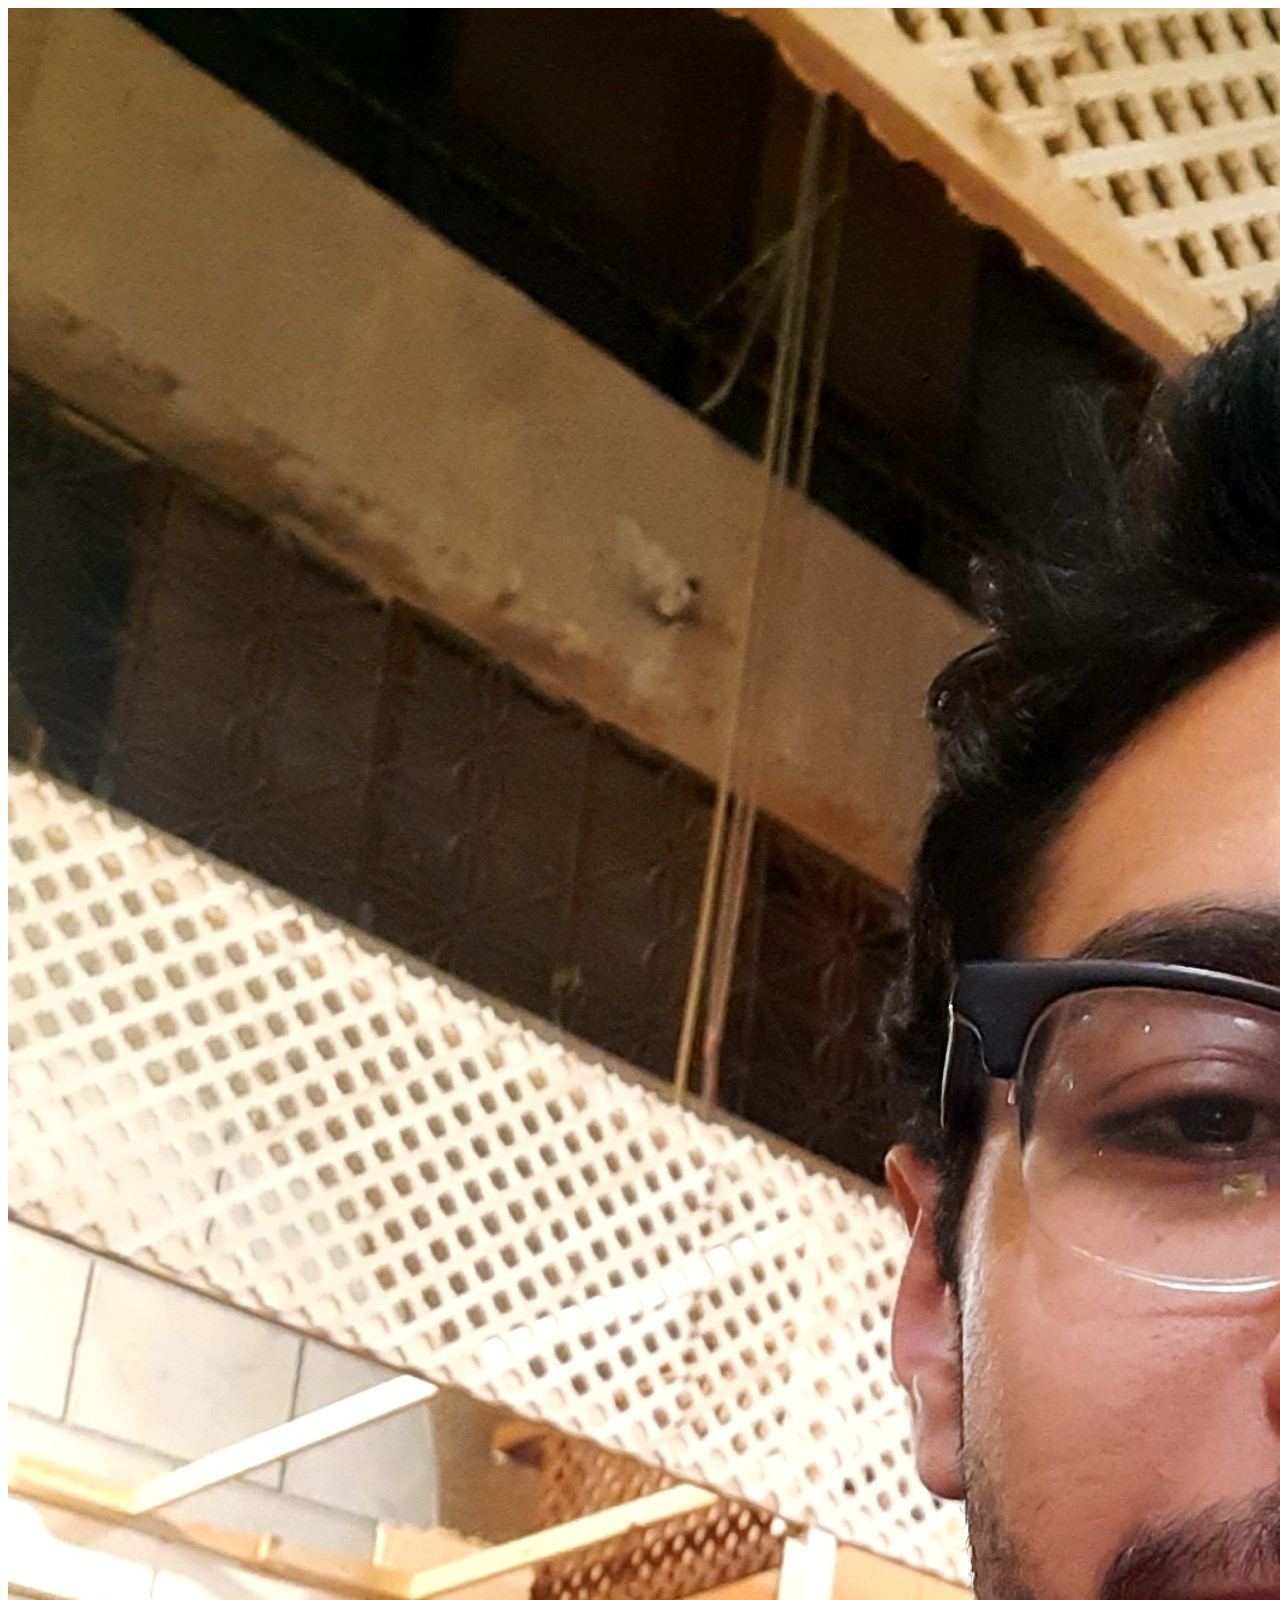
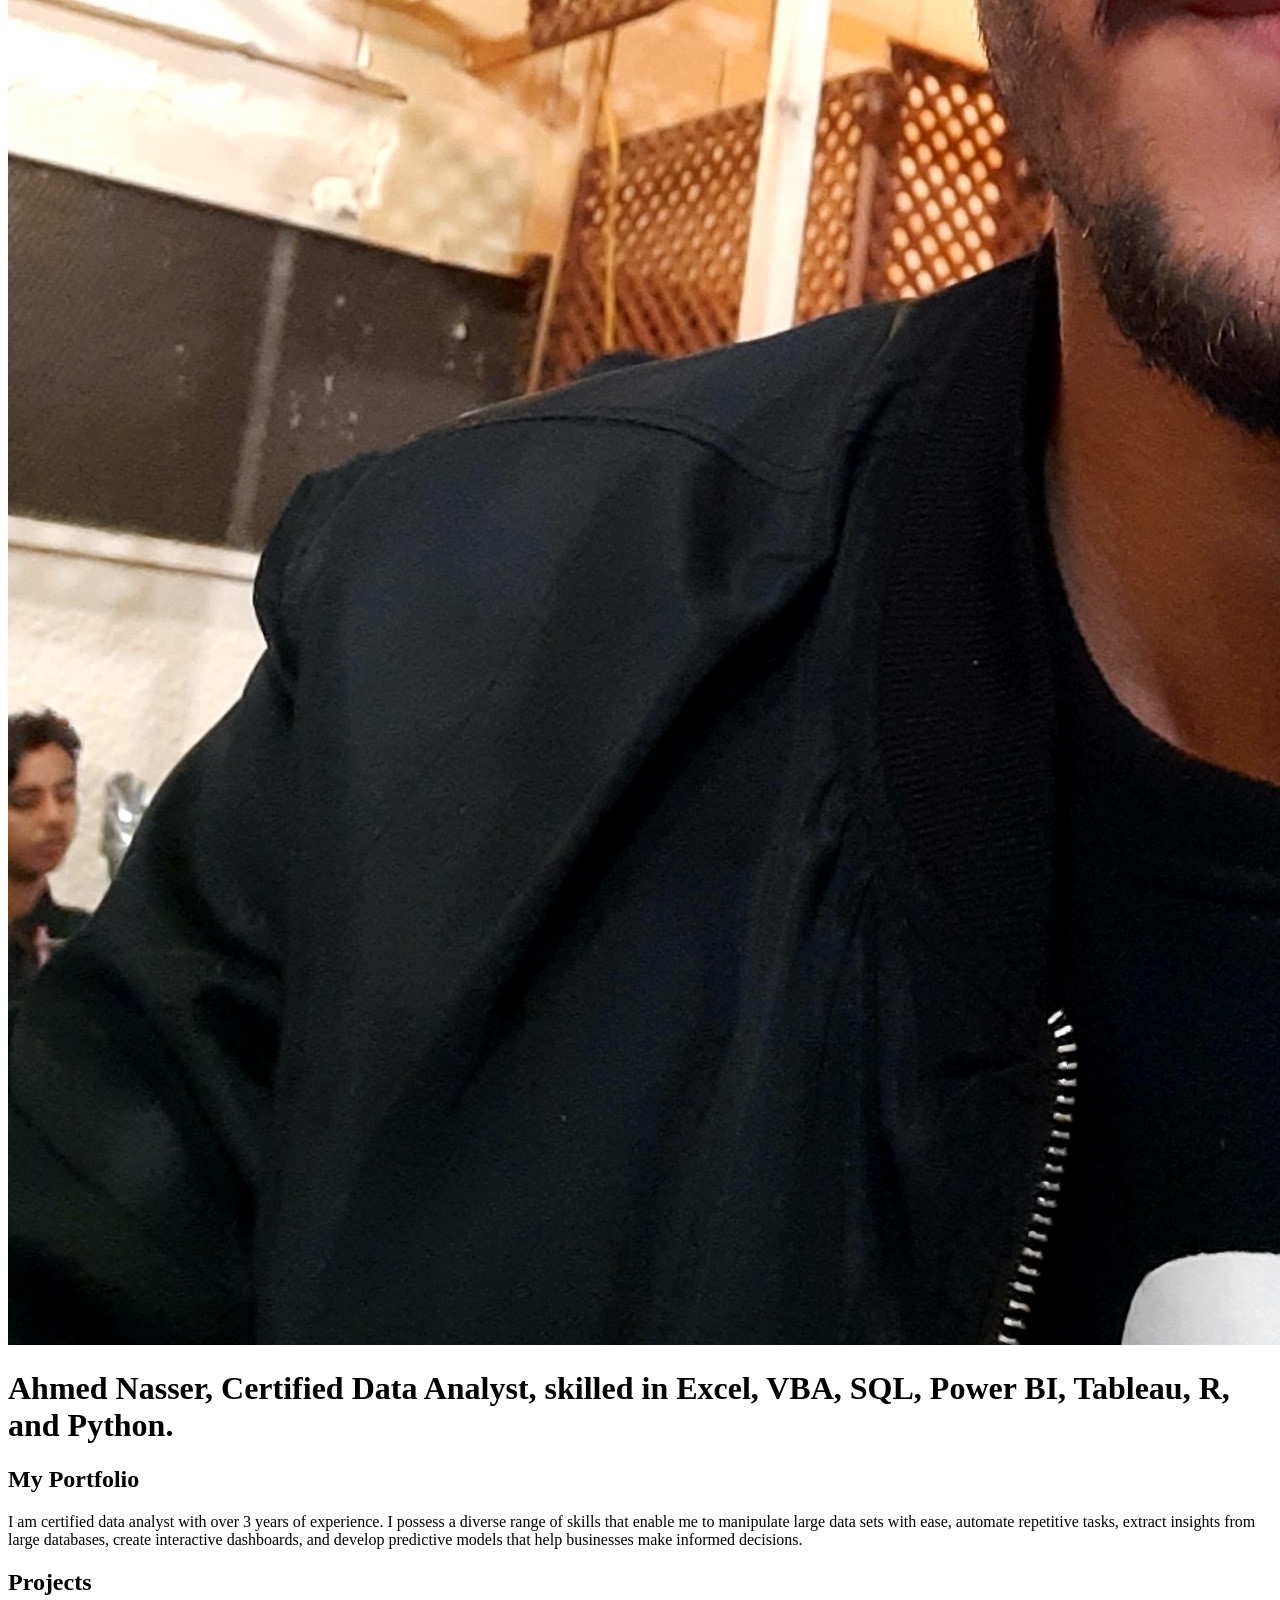
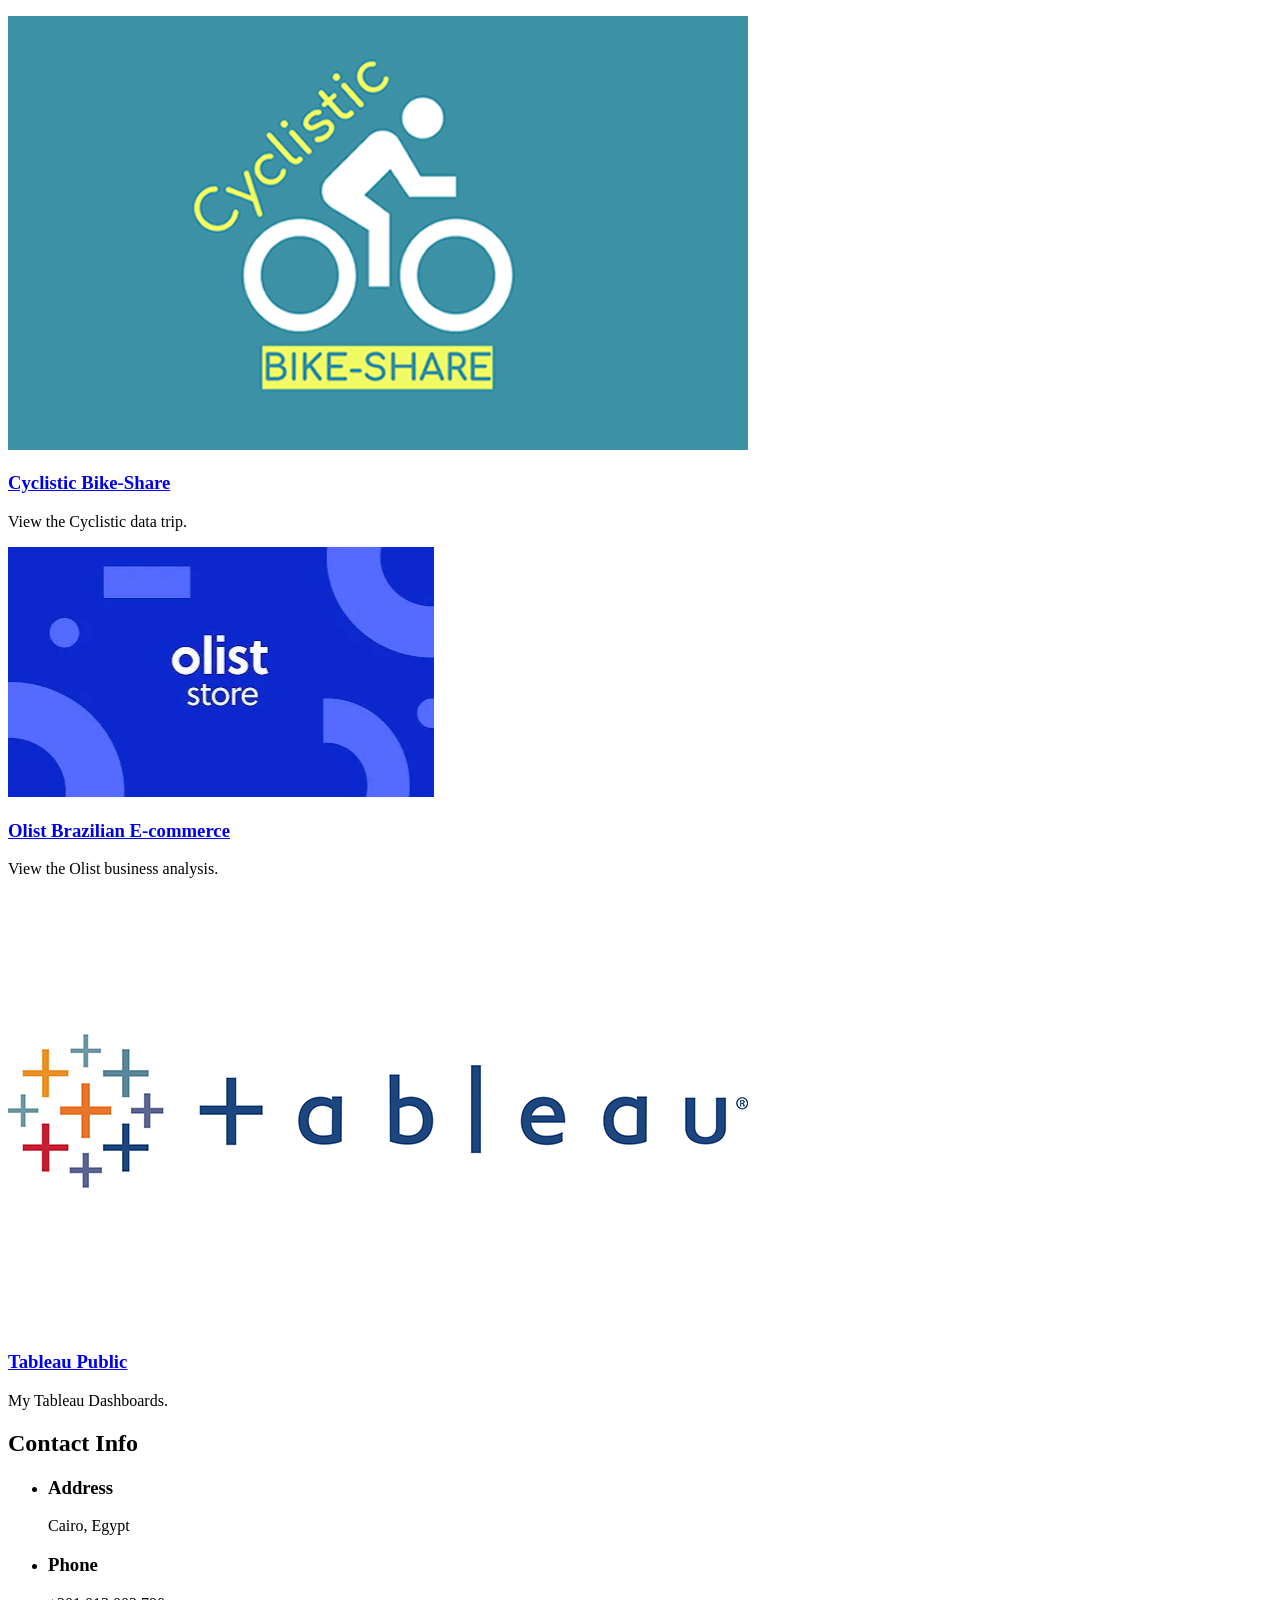
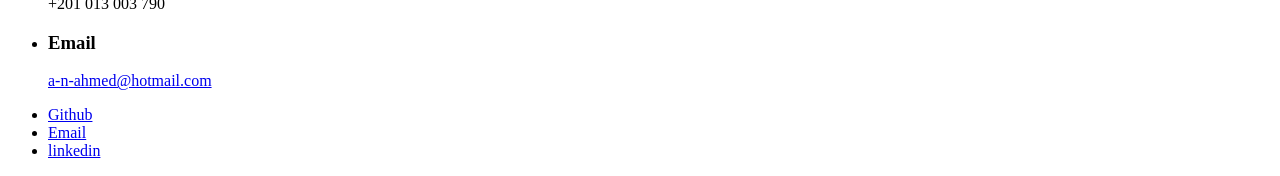
==== commit 42c6f327: "Update index.html" ====
--- a/index.html
+++ b/index.html
@@ -44,11 +44,11 @@
 								<a href="https://github.com/a7mdNasrr/Cyclistic-bike-share.git"><h3>Cyclistic Bike-Share</h3></a>
 								<p>View the Cyclistic data trip.</p>
 							</article>
-							<!-- article class="col-6 col-12-xsmall">
+							<article class="col-6 col-12-xsmall">
 								<a href="https://github.com/a7mdNasrr/Olist-Brazilian-E-commerce-Analysis-Project" class="image fit thumb"><img src="images/thumbs/03.png" alt="" /></a>
 								<a href="https://github.com/a7mdNasrr/Olist-Brazilian-E-commerce-Analysis-Project"><h3>Olist Brazilian E-commerce</h3></a>
 								<p>View the Olist business analysis.</p>
-							</article -->
+							</article>
 							<article class="col-6 col-12-xsmall">
 								<a href="https://public.tableau.com/app/profile/ahmed.nasser.viz/vizzes" class="image fit thumb"><img src="images/thumbs/02.jpg" alt="" /></a>
 								<a href="https://public.tableau.com/app/profile/ahmed.nasser.viz/vizzes"><h3>Tableau Public</h3></a>
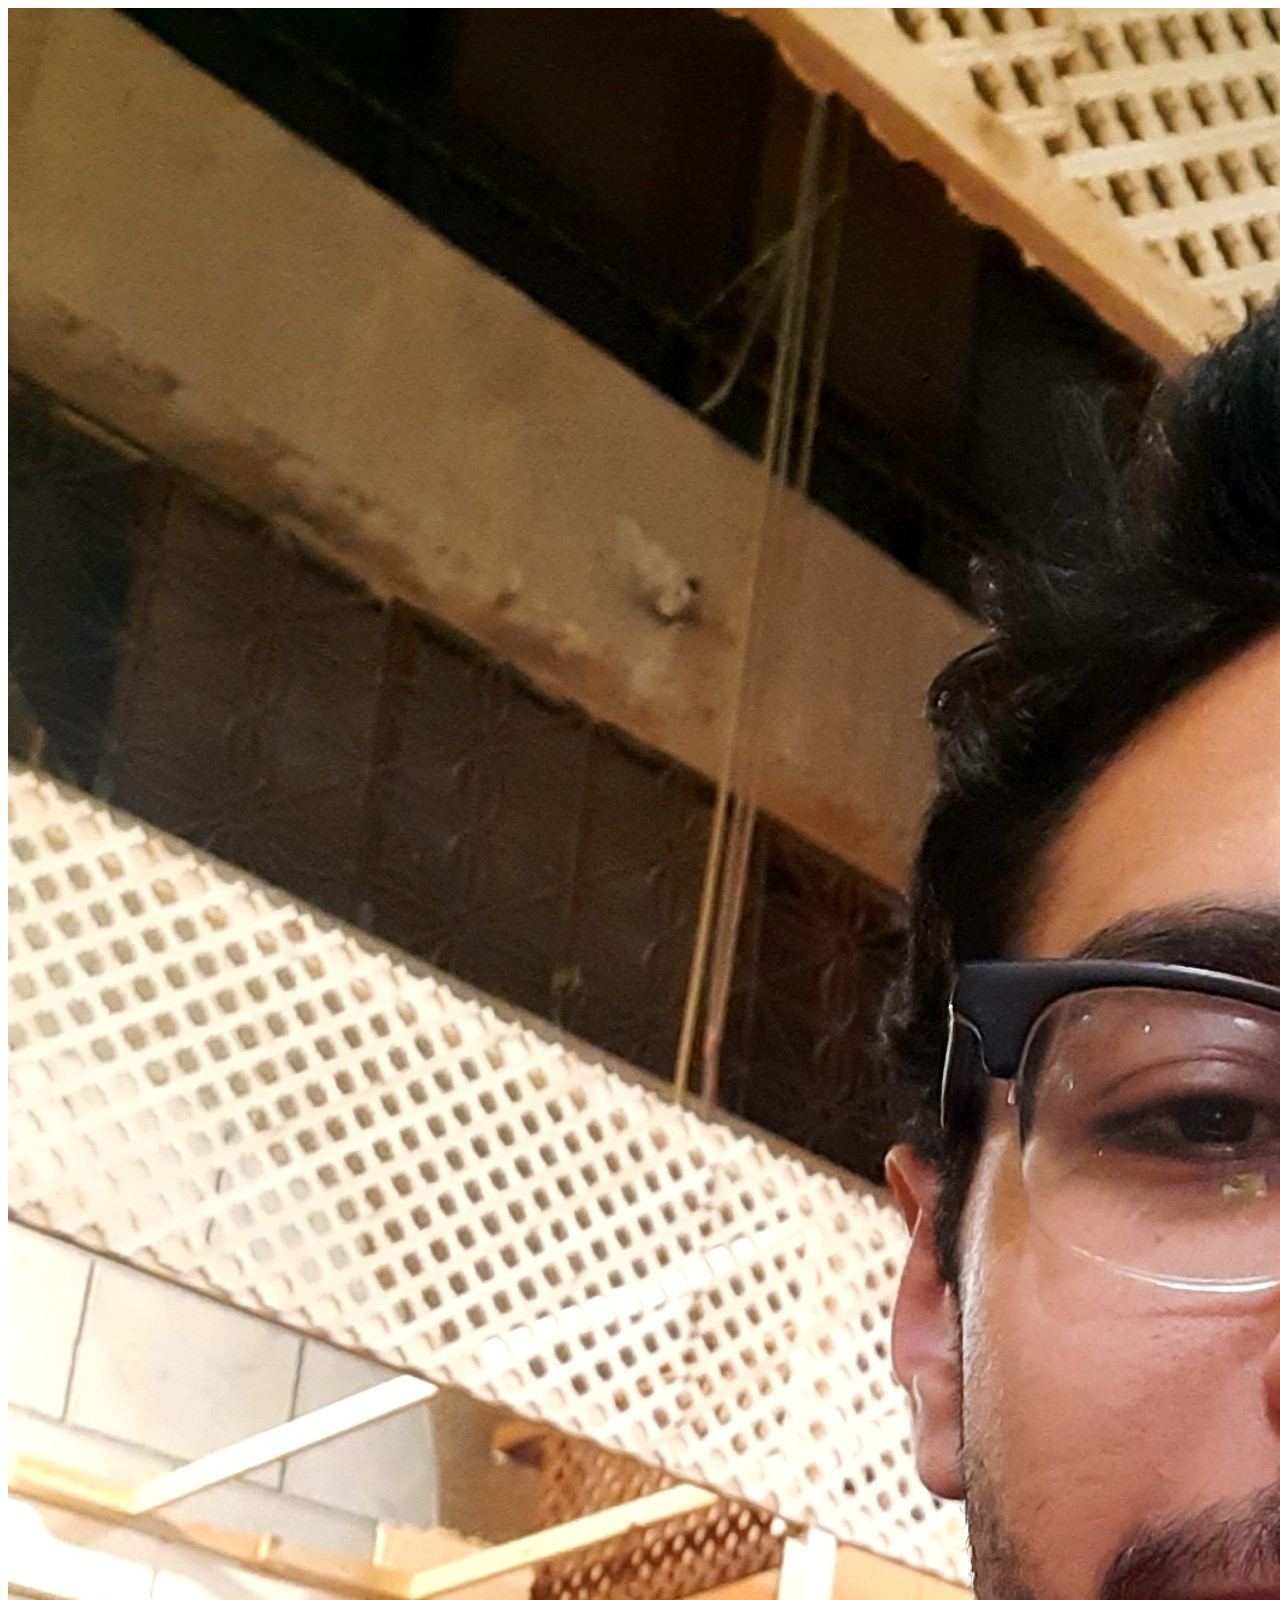
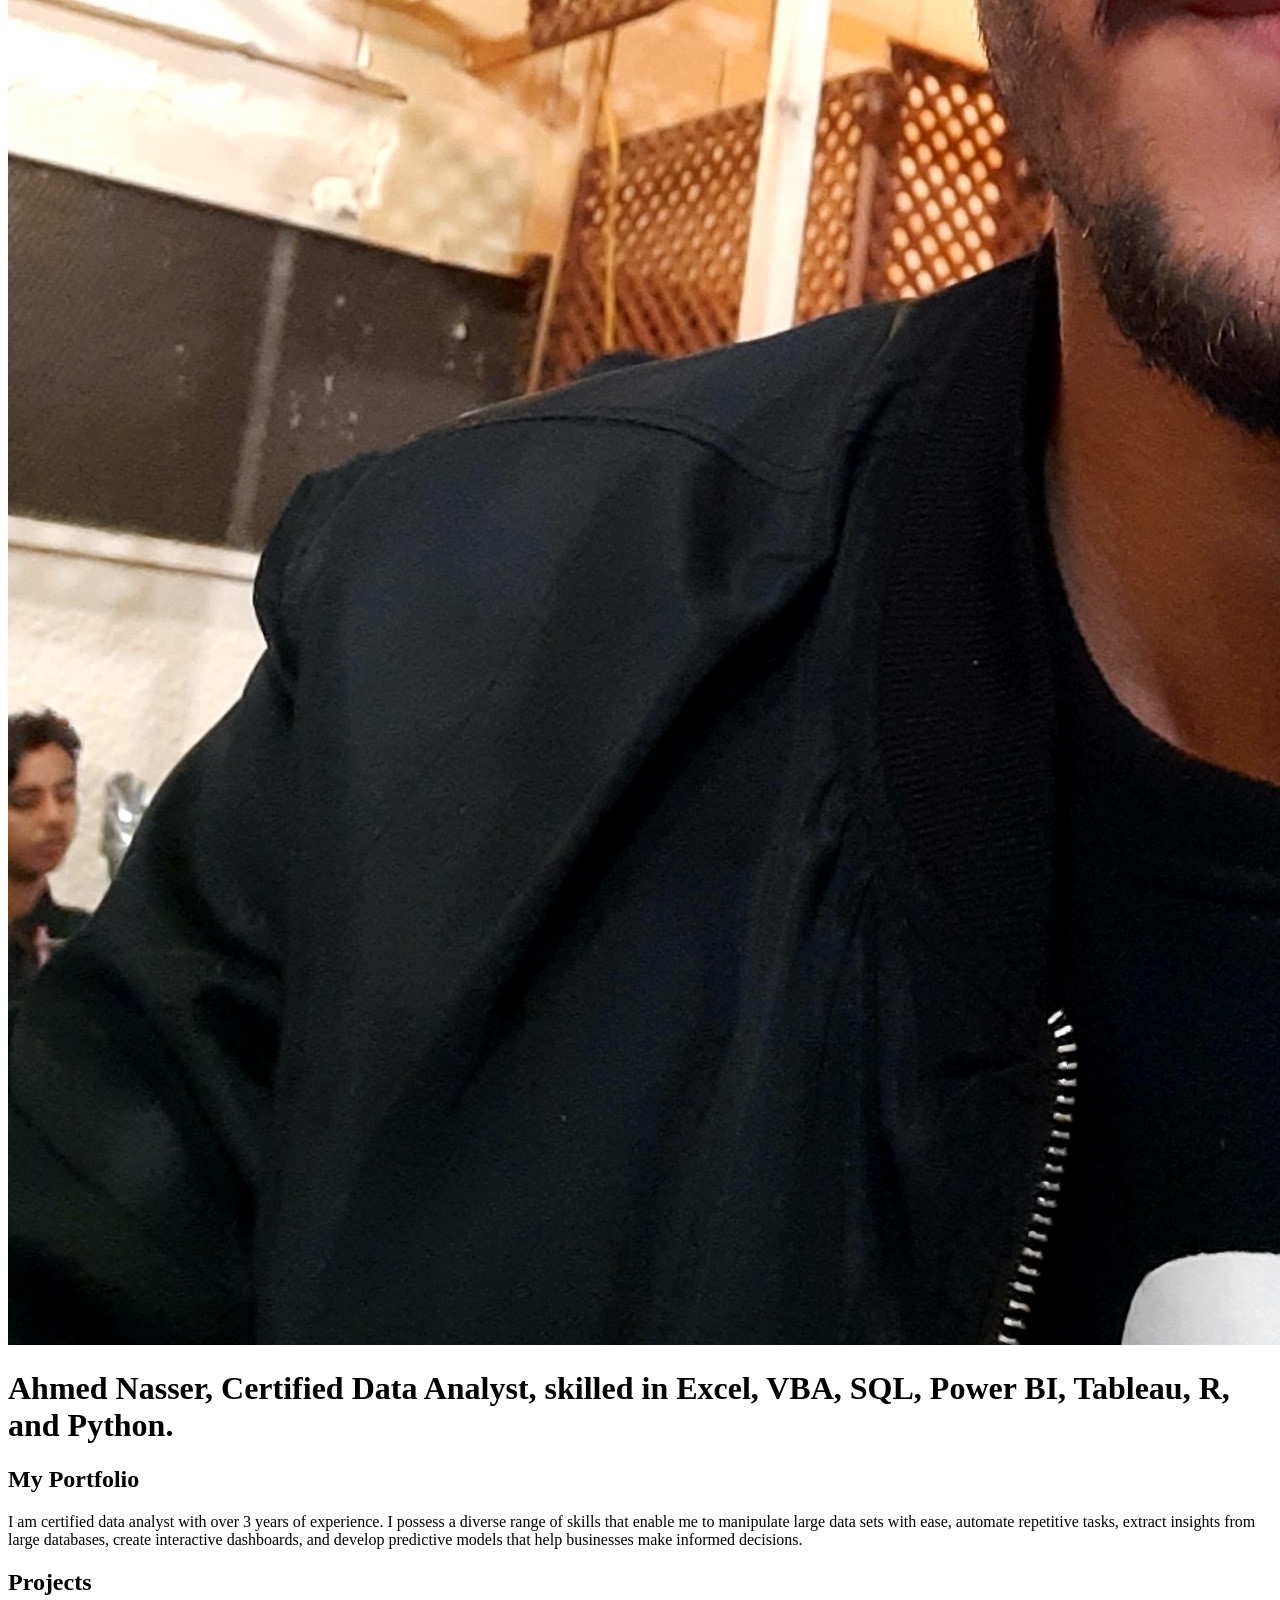
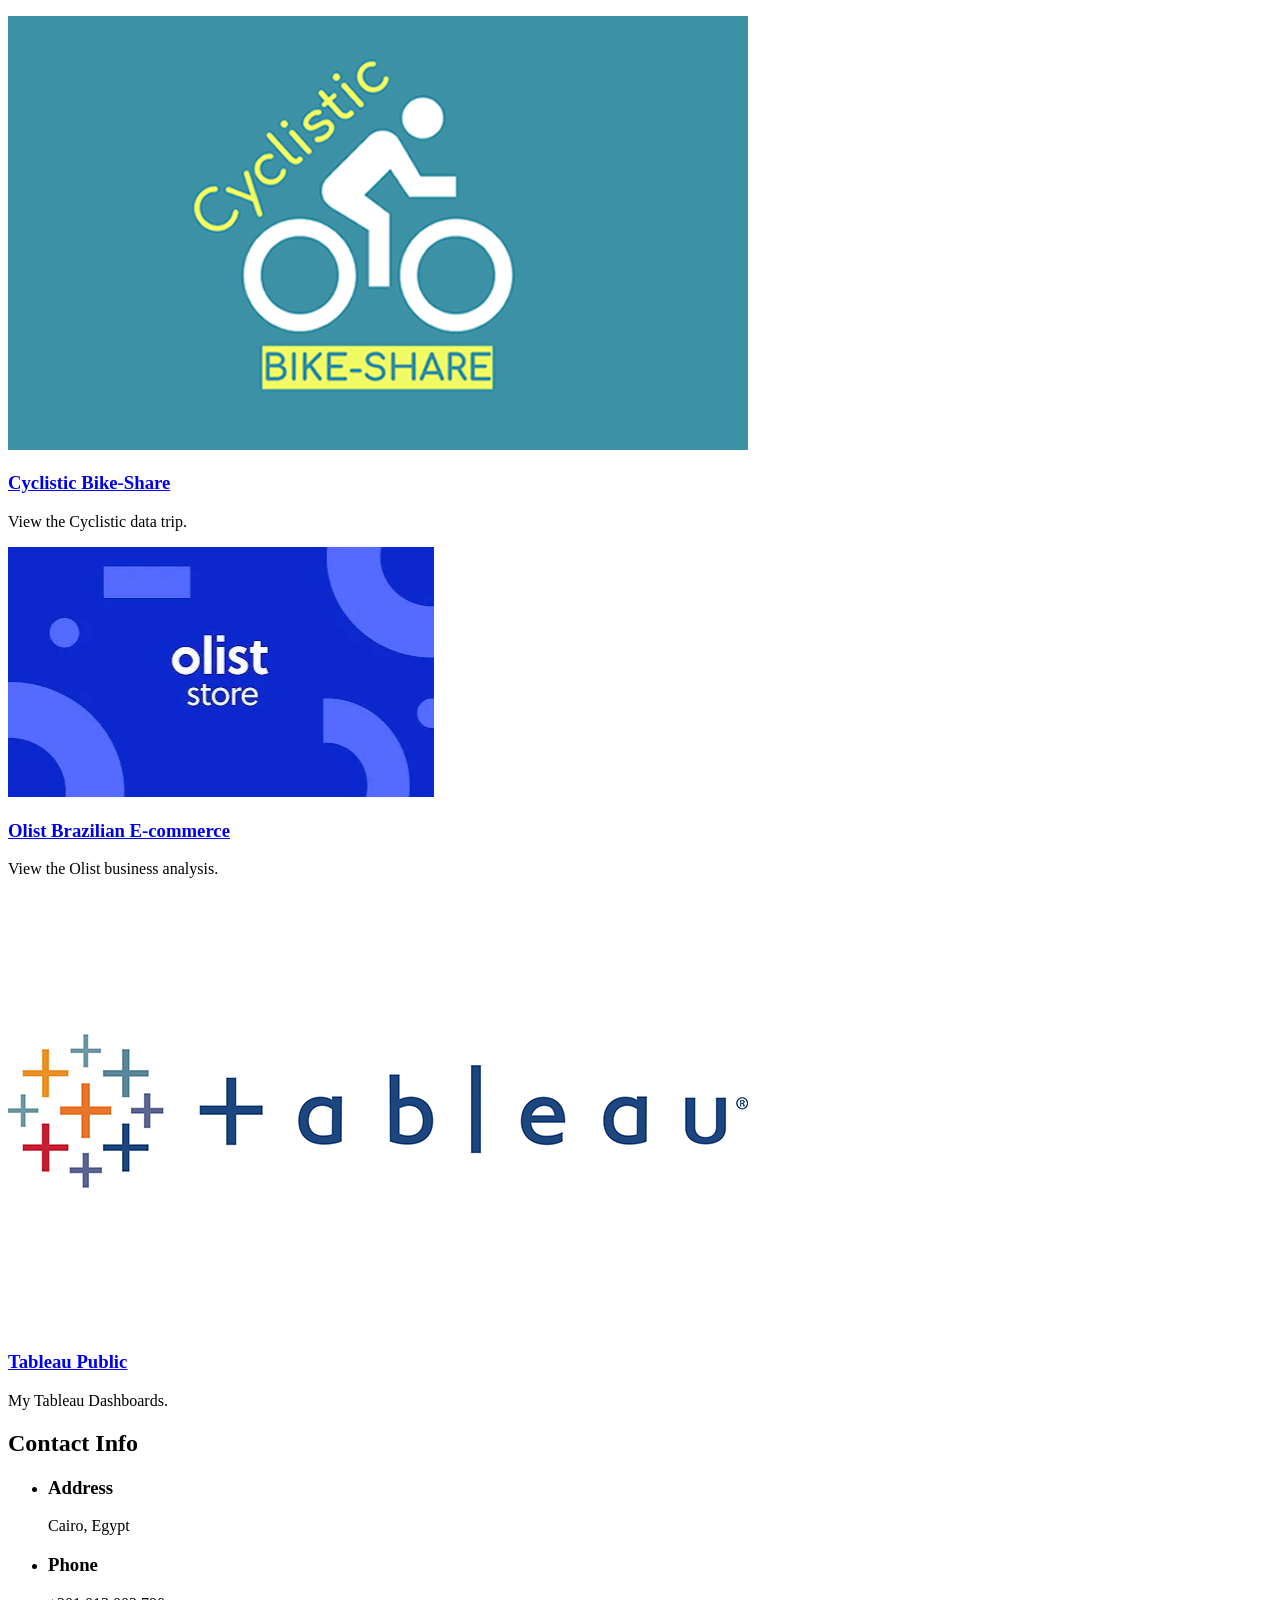
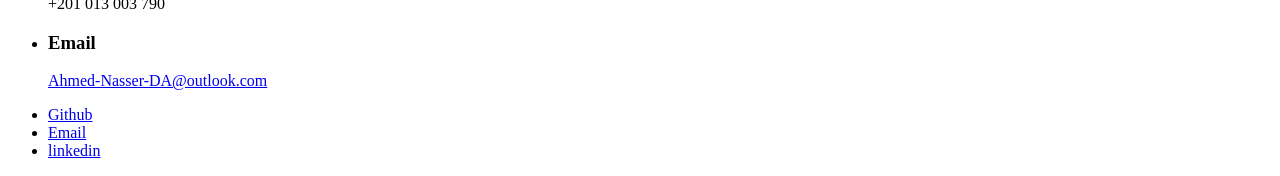
==== commit 2474c84a: "Update index.html" ====
--- a/index.html
+++ b/index.html
@@ -105,7 +105,7 @@
 									</li>
 									<li>
 										<h3 class="icon solid fa-envelope"><span class="label">Email</span></h3>
-										<a href="https://mail.google.com/mail/u/0/?to=a-n-ahmed@hotmail.com&cc=ahmadmedoan1@gmail.com&fs=1&tf=cm">a-n-ahmed@hotmail.com</a>
+										<a href="https://mail.google.com/mail/u/0/?to=Ahmed-Nasser-DA@outlook.com&cc=ahmadmedoan1@gmail.com&fs=1&tf=cm">Ahmed-Nasser-DA@outlook.com</a>
 									</li>
 								</ul>
 							</div>
@@ -439,7 +439,7 @@
 						<!--li><a href="#" class="icon brands fa-twitter"><span class="label">Twitter</span></a></li>
 						<li><a href="#" class="icon brands fa-dribbble"><span class="label">Dribbble</span></a></li-->
 						<li><a href="https://github.com/a7mdNasrr" class="icon brands fa-github"><span class="label">Github</span></a></li>
-						<li><a href="https://mail.google.com/mail/u/0/?to=a-n-ahmed@hotmail.com&cc=ahmadmedoan1@gmail.com&fs=1&tf=cm" class="icon solid fa-envelope"><span class="label">Email</span></a></li>
+						<li><a href="https://mail.google.com/mail/u/0/?to=Ahmed-Nasser-DA@outlook.com&cc=ahmadmedoan1@gmail.com&fs=1&tf=cm" class="icon solid fa-envelope"><span class="label">Email</span></a></li>
 						<li><a href="https://www.linkedin.com/in/ahmed-nasser-analyst" class="icon brands alt fa-linkedin"><span class="label">linkedin</span></a></li>
 					</ul>
 					<!--ul class="copyright">
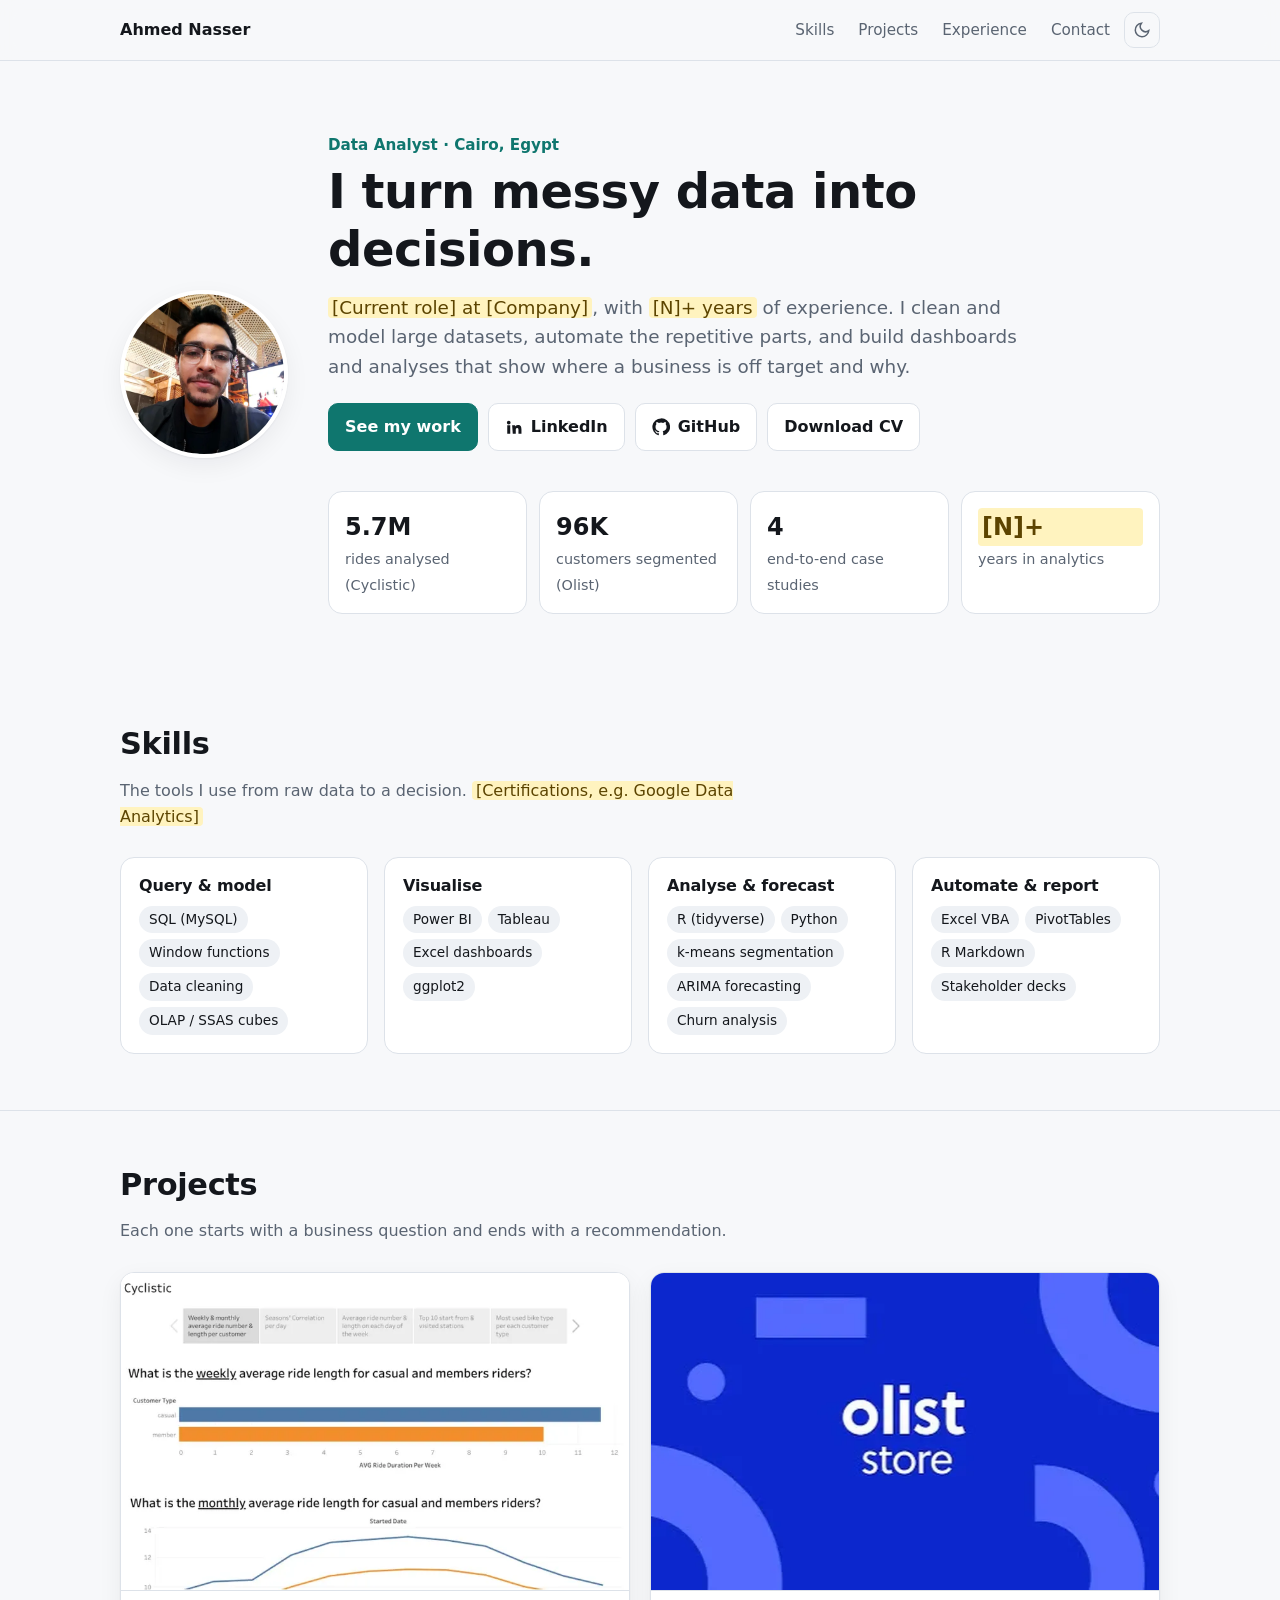
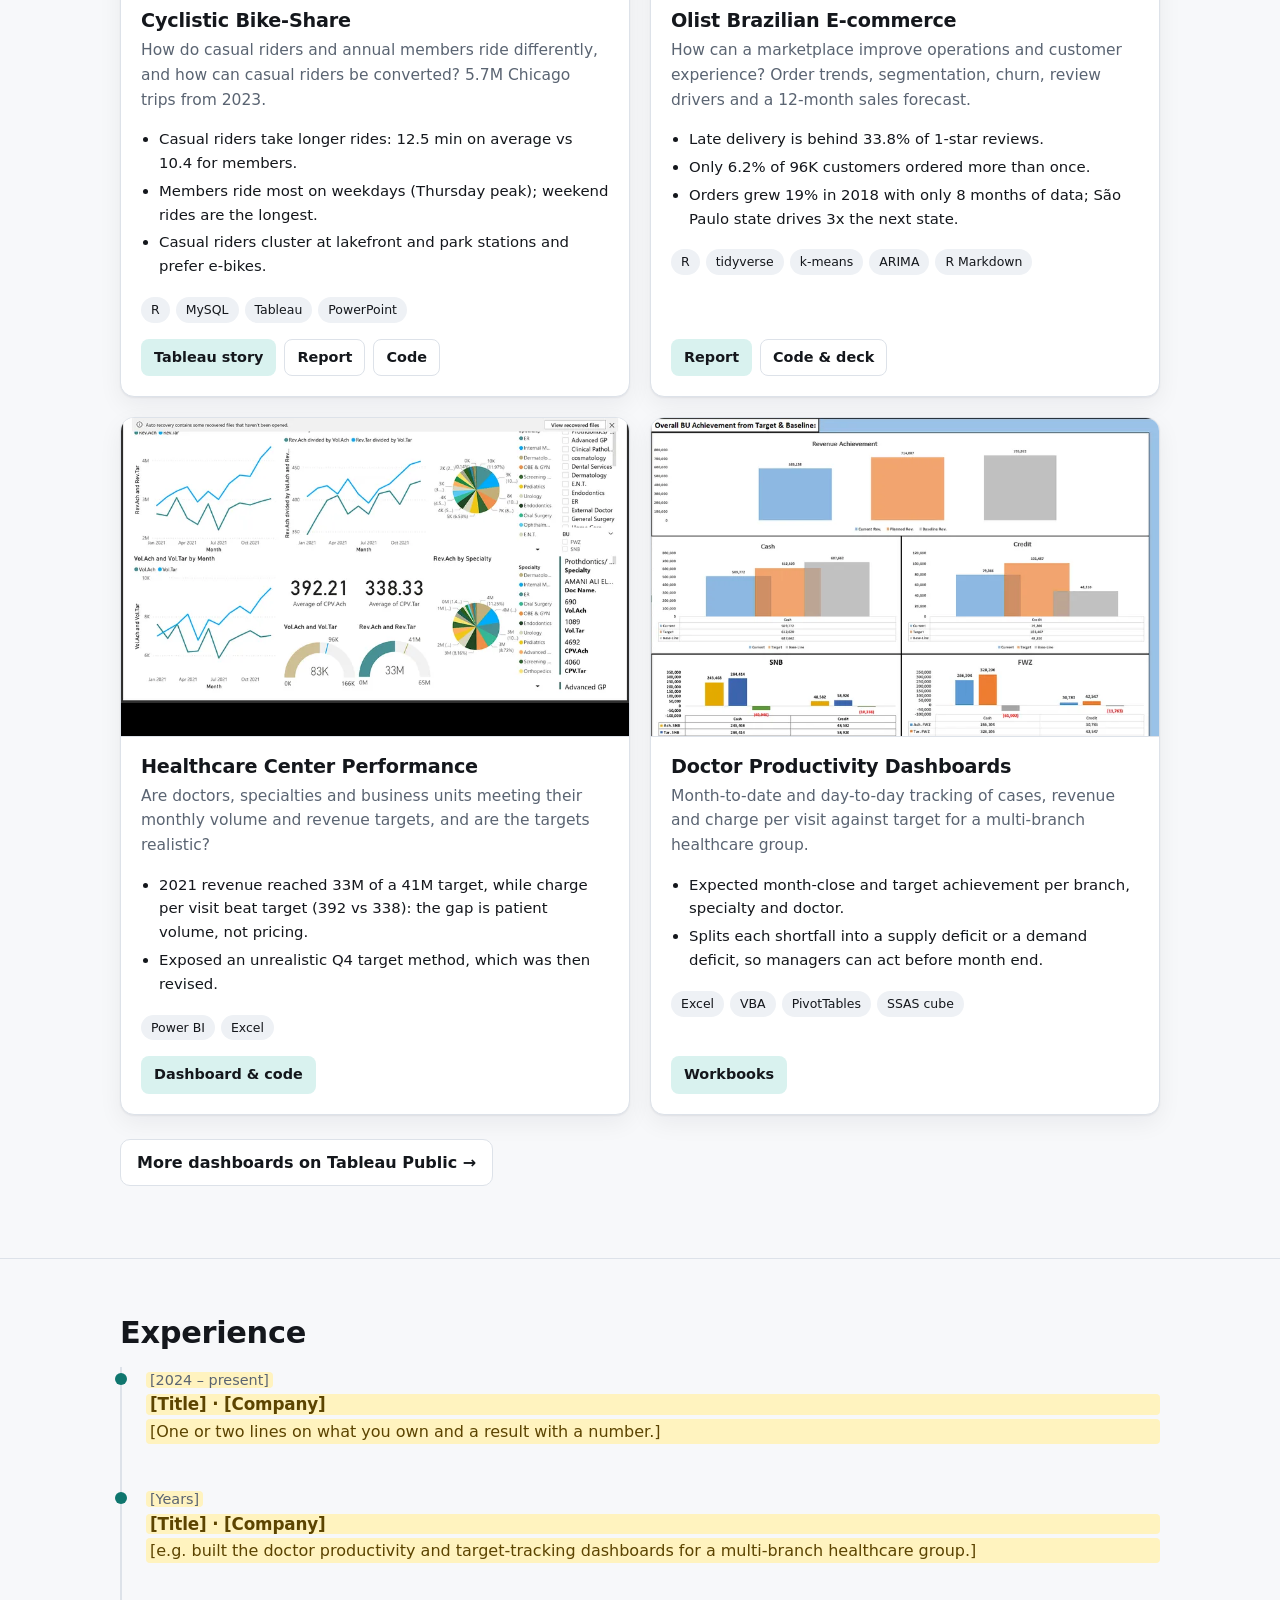
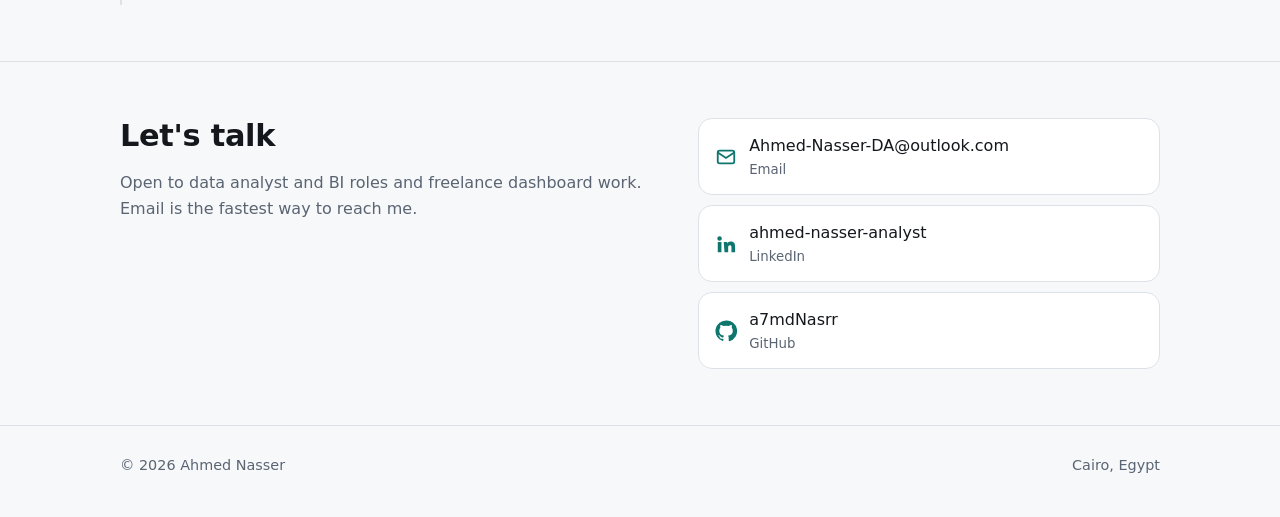
==== commit 21ac1395: "Redesign: fast single-page portfolio with all 4 projects, skills, experience and contact Co-Authored" ====
--- a/index.html
+++ b/index.html
@@ -1,460 +1,226 @@
-<!DOCTYPE HTML>
-<!--
-	Strata by HTML5 UP
-	html5up.net | @ajlkn
-	Free for personal and commercial use under the CCA 3.0 license (html5up.net/license)
--->
-<html>
-	<head>
-		<title>Ahmed Nasser Portfolio</title>
-		<meta charset="utf-8" />
-		<meta name="viewport" content="width=device-width, initial-scale=1, user-scalable=no" />
-		<link rel="stylesheet" href="assets/css/main.css" />
-	</head>
-	<body class="is-preload">
-
-		<!-- Header -->
-			<header id="header">
-				<div class="inner">
-					<a href="#" class="image avatar"><img src="images/avatar.jpg" alt="" /></a>
-					<h1><strong>Ahmed Nasser</strong>, Certified Data Analyst, skilled in Excel, VBA, SQL, Power BI, Tableau, R, and Python.<br />
-				</div>
-			</header>
-
-		<!-- Main -->
-			<div id="main">
-
-				<!-- One -->
-					<section id="one">
-						<header class="major">
-							<h1>My Portfolio</h1>
-						</header>
-						<p>I am certified data analyst with over 3 years of experience. I possess a diverse range of skills that enable me to manipulate large data sets with ease, automate repetitive tasks, extract insights from large databases, create interactive dashboards, and develop predictive models that help businesses make informed decisions.</p>
-						<!--ul class="actions">
-							<li><a href="#" class="button">Learn More</a></li>
-						</ul>
-					</section-->
-
-				<!-- Two -->
-					<section id="two">
-						<h2>Projects</h2>
-						<div class="row">
-							<article class="col-6 col-12-xsmall">
-								<a href="https://github.com/a7mdNasrr/Cyclistic-bike-share.git" class="image fit thumb"><img src="images/thumbs/01.png" alt="" /></a>
-								<a href="https://github.com/a7mdNasrr/Cyclistic-bike-share.git"><h3>Cyclistic Bike-Share</h3></a>
-								<p>View the Cyclistic data trip.</p>
-							</article>
-							<article class="col-6 col-12-xsmall">
-								<a href="https://github.com/a7mdNasrr/Olist-Brazilian-E-commerce-Analysis-Project" class="image fit thumb"><img src="images/thumbs/03.png" alt="" /></a>
-								<a href="https://github.com/a7mdNasrr/Olist-Brazilian-E-commerce-Analysis-Project"><h3>Olist Brazilian E-commerce</h3></a>
-								<p>View the Olist business analysis.</p>
-							</article>
-							<article class="col-6 col-12-xsmall">
-								<a href="https://public.tableau.com/app/profile/ahmed.nasser.viz/vizzes" class="image fit thumb"><img src="images/thumbs/02.jpg" alt="" /></a>
-								<a href="https://public.tableau.com/app/profile/ahmed.nasser.viz/vizzes"><h3>Tableau Public</h3></a>
-								<p>My Tableau Dashboards.</p>
-							</article>
-							<!--article class="col-6 col-12-xsmall work-item">
-								<a href="images/fulls/04.jpg" class="image fit thumb"><img src="images/thumbs/04.jpg" alt="" /></a>
-								<h3>Quam neque phasellus</h3>
-								<p>Lorem ipsum dolor sit amet nisl sed nullam feugiat.</p>
-							</article>
-							<article class="col-6 col-12-xsmall work-item">
-								<a href="images/fulls/05.jpg" class="image fit thumb"><img src="images/thumbs/05.jpg" alt="" /></a>
-								<h3>Nunc enim commodo aliquet</h3>
-								<p>Lorem ipsum dolor sit amet nisl sed nullam feugiat.</p>
-							</article>
-							<article class="col-6 col-12-xsmall work-item">
-								<a href="images/fulls/06.jpg" class="image fit thumb"><img src="images/thumbs/06.jpg" alt="" /></a>
-								<h3>Risus ornare lacinia</h3>
-								<p>Lorem ipsum dolor sit amet nisl sed nullam feugiat.</p>
-							</article>
-							<!-->
-						</div>
-						<!--ul class="actions">
-							<li><a href="#" class="button">Full Portfolio</a></li>
-						</ul-->
-					</section>
-
-				<!-- Three -->
-					<section id="three">
-						<h2>Contact Info</h2>
-						<!--p>Accumsan pellentesque commodo blandit enim arcu non at amet id arcu magna. Accumsan orci faucibus id eu lorem semper nunc nisi lorem vulputate lorem neque lorem ipsum dolor.</p-->
-						<!--div class="row">
-							<div class="col-8 col-12-small">
-								<form method="post" action="#">
-									<div class="row gtr-uniform gtr-50">
-										<div class="col-6 col-12-xsmall"><input type="text" name="name" id="name" placeholder="Name" /></div>
-										<div class="col-6 col-12-xsmall"><input type="email" name="email" id="email" placeholder="Email" /></div>
-										<div class="col-12"><textarea name="message" id="message" placeholder="Message" rows="4"></textarea></div>
-									</div>
-								</form>
-								<ul class="actions">
-									<li><input type="submit" value="Send Message" /></li>
-								</ul>
-							</div-->
-							<div class="col-4 col-12-small">
-								<ul class="labeled-icons">
-									<li>
-										<h3 class="icon solid fa-home"><span class="label">Address</span></h3>
-										Cairo, Egypt
-									</li>
-									<li>
-										<h3 class="icon solid fa-mobile-alt"><span class="label">Phone</span></h3>
-										+201 013 003 790
-									</li>
-									<li>
-										<h3 class="icon solid fa-envelope"><span class="label">Email</span></h3>
-										<a href="https://mail.google.com/mail/u/0/?to=Ahmed-Nasser-DA@outlook.com&cc=ahmadmedoan1@gmail.com&fs=1&tf=cm">Ahmed-Nasser-DA@outlook.com</a>
-									</li>
-								</ul>
-							</div>
-						</div>
-					</section>
-
-				<!-- Four -->
-				<!--
-					<section id="four">
-						<h2>Elements</h2>
-
-						<section>
-							<h4>Text</h4>
-							<p>This is <b>bold</b> and this is <strong>strong</strong>. This is <i>italic</i> and this is <em>emphasized</em>.
-							This is <sup>superscript</sup> text and this is <sub>subscript</sub> text.
-							This is <u>underlined</u> and this is code: <code>for (;;) { ... }</code>. Finally, <a href="#">this is a link</a>.</p>
-							<hr />
-							<header>
-								<h4>Heading with a Subtitle</h4>
-								<p>Lorem ipsum dolor sit amet nullam id egestas urna aliquam</p>
-							</header>
-							<p>Nunc lacinia ante nunc ac lobortis. Interdum adipiscing gravida odio porttitor sem non mi integer non faucibus ornare mi ut ante amet placerat aliquet. Volutpat eu sed ante lacinia sapien lorem accumsan varius montes viverra nibh in adipiscing blandit tempus accumsan.</p>
-							<header>
-								<h5>Heading with a Subtitle</h5>
-								<p>Lorem ipsum dolor sit amet nullam id egestas urna aliquam</p>
-							</header>
-							<p>Nunc lacinia ante nunc ac lobortis. Interdum adipiscing gravida odio porttitor sem non mi integer non faucibus ornare mi ut ante amet placerat aliquet. Volutpat eu sed ante lacinia sapien lorem accumsan varius montes viverra nibh in adipiscing blandit tempus accumsan.</p>
-							<hr />
-							<h2>Heading Level 2</h2>
-							<h3>Heading Level 3</h3>
-							<h4>Heading Level 4</h4>
-							<h5>Heading Level 5</h5>
-							<h6>Heading Level 6</h6>
-							<hr />
-							<h5>Blockquote</h5>
-							<blockquote>Fringilla nisl. Donec accumsan interdum nisi, quis tincidunt felis sagittis eget tempus euismod. Vestibulum ante ipsum primis in faucibus vestibulum. Blandit adipiscing eu felis iaculis volutpat ac adipiscing accumsan faucibus. Vestibulum ante ipsum primis in faucibus lorem ipsum dolor sit amet nullam adipiscing eu felis.</blockquote>
-							<h5>Preformatted</h5>
-							<pre><code>i = 0;
-
-while (!deck.isInOrder()) {
-print 'Iteration ' + i;
-deck.shuffle();
-i++;
-}
-
-print 'It took ' + i + ' iterations to sort the deck.';</code></pre>
-						</section>
-
-						<section>
-							<h4>Lists</h4>
-							<div class="row">
-								<div class="col-6 col-12-xsmall">
-									<h5>Unordered</h5>
-									<ul>
-										<li>Dolor pulvinar etiam magna etiam.</li>
-										<li>Sagittis adipiscing lorem eleifend.</li>
-										<li>Felis enim feugiat dolore viverra.</li>
-									</ul>
-									<h5>Alternate</h5>
-									<ul class="alt">
-										<li>Dolor pulvinar etiam magna etiam.</li>
-										<li>Sagittis adipiscing lorem eleifend.</li>
-										<li>Felis enim feugiat dolore viverra.</li>
-									</ul>
-								</div>
-								<div class="col-6 col-12-xsmall">
-									<h5>Ordered</h5>
-									<ol>
-										<li>Dolor pulvinar etiam magna etiam.</li>
-										<li>Etiam vel felis at lorem sed viverra.</li>
-										<li>Felis enim feugiat dolore viverra.</li>
-										<li>Dolor pulvinar etiam magna etiam.</li>
-										<li>Etiam vel felis at lorem sed viverra.</li>
-										<li>Felis enim feugiat dolore viverra.</li>
-									</ol>
-									<h5>Icons</h5>
-									<ul class="icons">
-										<li><a href="#" class="icon brands fa-twitter"><span class="label">Twitter</span></a></li>
-										<li><a href="#" class="icon brands fa-facebook-f"><span class="label">Facebook</span></a></li>
-										<li><a href="#" class="icon brands fa-instagram"><span class="label">Instagram</span></a></li>
-										<li><a href="#" class="icon brands fa-github"><span class="label">Github</span></a></li>
-										<li><a href="#" class="icon brands fa-dribbble"><span class="label">Dribbble</span></a></li>
-										<li><a href="#" class="icon brands fa-tumblr"><span class="label">Tumblr</span></a></li>
-									</ul>
-								</div>
-							</div>
-							<h5>Actions</h5>
-							<ul class="actions">
-								<li><a href="#" class="button primary">Default</a></li>
-								<li><a href="#" class="button">Default</a></li>
-							</ul>
-							<ul class="actions small">
-								<li><a href="#" class="button primary small">Small</a></li>
-								<li><a href="#" class="button small">Small</a></li>
-							</ul>
-							<div class="row">
-								<div class="col-6 col-12-small">
-									<ul class="actions stacked">
-										<li><a href="#" class="button primary">Default</a></li>
-										<li><a href="#" class="button">Default</a></li>
-									</ul>
-								</div>
-								<div class="col-6 col-12-small">
-									<ul class="actions stacked">
-										<li><a href="#" class="button primary small">Small</a></li>
-										<li><a href="#" class="button small">Small</a></li>
-									</ul>
-								</div>
-								<div class="col-6 col-12-small">
-									<ul class="actions stacked">
-										<li><a href="#" class="button primary fit">Default</a></li>
-										<li><a href="#" class="button fit">Default</a></li>
-									</ul>
-								</div>
-								<div class="col-6 col-12-small">
-									<ul class="actions stacked">
-										<li><a href="#" class="button primary small fit">Small</a></li>
-										<li><a href="#" class="button small fit">Small</a></li>
-									</ul>
-								</div>
-							</div>
-						</section>
-
-						<section>
-							<h4>Table</h4>
-							<h5>Default</h5>
-							<div class="table-wrapper">
-								<table>
-									<thead>
-										<tr>
-											<th>Name</th>
-											<th>Description</th>
-											<th>Price</th>
-										</tr>
-									</thead>
-									<tbody>
-										<tr>
-											<td>Item One</td>
-											<td>Ante turpis integer aliquet porttitor.</td>
-											<td>29.99</td>
-										</tr>
-										<tr>
-											<td>Item Two</td>
-											<td>Vis ac commodo adipiscing arcu aliquet.</td>
-											<td>19.99</td>
-										</tr>
-										<tr>
-											<td>Item Three</td>
-											<td> Morbi faucibus arcu accumsan lorem.</td>
-											<td>29.99</td>
-										</tr>
-										<tr>
-											<td>Item Four</td>
-											<td>Vitae integer tempus condimentum.</td>
-											<td>19.99</td>
-										</tr>
-										<tr>
-											<td>Item Five</td>
-											<td>Ante turpis integer aliquet porttitor.</td>
-											<td>29.99</td>
-										</tr>
-									</tbody>
-									<tfoot>
-										<tr>
-											<td colspan="2"></td>
-											<td>100.00</td>
-										</tr>
-									</tfoot>
-								</table>
-							</div>
-
-							<h5>Alternate</h5>
-							<div class="table-wrapper">
-								<table class="alt">
-									<thead>
-										<tr>
-											<th>Name</th>
-											<th>Description</th>
-											<th>Price</th>
-										</tr>
-									</thead>
-									<tbody>
-										<tr>
-											<td>Item One</td>
-											<td>Ante turpis integer aliquet porttitor.</td>
-											<td>29.99</td>
-										</tr>
-										<tr>
-											<td>Item Two</td>
-											<td>Vis ac commodo adipiscing arcu aliquet.</td>
-											<td>19.99</td>
-										</tr>
-										<tr>
-											<td>Item Three</td>
-											<td> Morbi faucibus arcu accumsan lorem.</td>
-											<td>29.99</td>
-										</tr>
-										<tr>
-											<td>Item Four</td>
-											<td>Vitae integer tempus condimentum.</td>
-											<td>19.99</td>
-										</tr>
-										<tr>
-											<td>Item Five</td>
-											<td>Ante turpis integer aliquet porttitor.</td>
-											<td>29.99</td>
-										</tr>
-									</tbody>
-									<tfoot>
-										<tr>
-											<td colspan="2"></td>
-											<td>100.00</td>
-										</tr>
-									</tfoot>
-								</table>
-							</div>
-						</section>
-
-						<section>
-							<h4>Buttons</h4>
-							<ul class="actions">
-								<li><a href="#" class="button primary">Primary</a></li>
-								<li><a href="#" class="button">Default</a></li>
-							</ul>
-							<ul class="actions">
-								<li><a href="#" class="button large">Large</a></li>
-								<li><a href="#" class="button">Default</a></li>
-								<li><a href="#" class="button small">Small</a></li>
-							</ul>
-							<ul class="actions fit">
-								<li><a href="#" class="button primary fit">Fit</a></li>
-								<li><a href="#" class="button fit">Fit</a></li>
-							</ul>
-							<ul class="actions fit small">
-								<li><a href="#" class="button primary fit small">Fit + Small</a></li>
-								<li><a href="#" class="button fit small">Fit + Small</a></li>
-							</ul>
-							<ul class="actions">
-								<li><a href="#" class="button primary icon solid fa-download">Icon</a></li>
-								<li><a href="#" class="button icon solid fa-download">Icon</a></li>
-							</ul>
-							<ul class="actions">
-								<li><span class="button primary disabled">Primary</span></li>
-								<li><span class="button disabled">Default</span></li>
-							</ul>
-						</section>
-
-						<section>
-							<h4>Form</h4>
-							<form method="post" action="#">
-								<div class="row gtr-uniform gtr-50">
-									<div class="col-6 col-12-xsmall">
-										<input type="text" name="demo-name" id="demo-name" value="" placeholder="Name" />
-									</div>
-									<div class="col-6 col-12-xsmall">
-										<input type="email" name="demo-email" id="demo-email" value="" placeholder="Email" />
-									</div>
-									<div class="col-12">
-										<select name="demo-category" id="demo-category">
-											<option value="">- Category -</option>
-											<option value="1">Manufacturing</option>
-											<option value="1">Shipping</option>
-											<option value="1">Administration</option>
-											<option value="1">Human Resources</option>
-										</select>
-									</div>
-									<div class="col-4 col-12-small">
-										<input type="radio" id="demo-priority-low" name="demo-priority" checked>
-										<label for="demo-priority-low">Low Priority</label>
-									</div>
-									<div class="col-4 col-12-small">
-										<input type="radio" id="demo-priority-normal" name="demo-priority">
-										<label for="demo-priority-normal">Normal Priority</label>
-									</div>
-									<div class="col-4 col-12-small">
-										<input type="radio" id="demo-priority-high" name="demo-priority">
-										<label for="demo-priority-high">High Priority</label>
-									</div>
-									<div class="col-6 col-12-small">
-										<input type="checkbox" id="demo-copy" name="demo-copy">
-										<label for="demo-copy">Email me a copy of this message</label>
-									</div>
-									<div class="col-6 col-12-small">
-										<input type="checkbox" id="demo-human" name="demo-human" checked>
-										<label for="demo-human">I am a human and not a robot</label>
-									</div>
-									<div class="col-12">
-										<textarea name="demo-message" id="demo-message" placeholder="Enter your message" rows="6"></textarea>
-									</div>
-									<div class="col-12">
-										<ul class="actions">
-											<li><input type="submit" value="Send Message" class="primary" /></li>
-											<li><input type="reset" value="Reset" /></li>
-										</ul>
-									</div>
-								</div>
-							</form>
-						</section>
-
-						<section>
-							<h4>Image</h4>
-							<h5>Fit</h5>
-							<div class="box alt">
-								<div class="row gtr-50 gtr-uniform">
-									<div class="col-12"><span class="image fit"><img src="images/fulls/05.jpg" alt="" /></span></div>
-									<div class="col-4"><span class="image fit"><img src="images/thumbs/01.jpg" alt="" /></span></div>
-									<div class="col-4"><span class="image fit"><img src="images/thumbs/02.jpg" alt="" /></span></div>
-									<div class="col-4"><span class="image fit"><img src="images/thumbs/03.jpg" alt="" /></span></div>
-									<div class="col-4"><span class="image fit"><img src="images/thumbs/04.jpg" alt="" /></span></div>
-									<div class="col-4"><span class="image fit"><img src="images/thumbs/05.jpg" alt="" /></span></div>
-									<div class="col-4"><span class="image fit"><img src="images/thumbs/06.jpg" alt="" /></span></div>
-									<div class="col-4"><span class="image fit"><img src="images/thumbs/03.jpg" alt="" /></span></div>
-									<div class="col-4"><span class="image fit"><img src="images/thumbs/02.jpg" alt="" /></span></div>
-									<div class="col-4"><span class="image fit"><img src="images/thumbs/01.jpg" alt="" /></span></div>
-								</div>
-							</div>
-							<h5>Left &amp; Right</h5>
-							<p><span class="image left"><img src="images/avatar.jpg" alt="" /></span>Fringilla nisl. Donec accumsan interdum nisi, quis tincidunt felis sagittis eget. tempus euismod. Vestibulum ante ipsum primis in faucibus vestibulum. Blandit adipiscing eu felis iaculis volutpat ac adipiscing accumsan eu faucibus. Integer ac pellentesque praesent tincidunt felis sagittis eget. tempus euismod. Vestibulum ante ipsum primis in faucibus vestibulum. Blandit adipiscing eu felis iaculis volutpat ac adipiscing accumsan eu faucibus. Integer ac pellentesque praesent. Donec accumsan interdum nisi, quis tincidunt felis sagittis eget. tempus euismod. Vestibulum ante ipsum primis in faucibus vestibulum. Blandit adipiscing eu felis iaculis volutpat ac adipiscing accumsan eu faucibus. Integer ac pellentesque praesent tincidunt felis sagittis eget. tempus euismod. Vestibulum ante ipsum primis in faucibus vestibulum. Blandit adipiscing eu felis iaculis volutpat ac adipiscing accumsan eu faucibus. Integer ac pellentesque praesent.</p>
-							<p><span class="image right"><img src="images/avatar.jpg" alt="" /></span>Fringilla nisl. Donec accumsan interdum nisi, quis tincidunt felis sagittis eget. tempus euismod. Vestibulum ante ipsum primis in faucibus vestibulum. Blandit adipiscing eu felis iaculis volutpat ac adipiscing accumsan eu faucibus. Integer ac pellentesque praesent tincidunt felis sagittis eget. tempus euismod. Vestibulum ante ipsum primis in faucibus vestibulum. Blandit adipiscing eu felis iaculis volutpat ac adipiscing accumsan eu faucibus. Integer ac pellentesque praesent. Donec accumsan interdum nisi, quis tincidunt felis sagittis eget. tempus euismod. Vestibulum ante ipsum primis in faucibus vestibulum. Blandit adipiscing eu felis iaculis volutpat ac adipiscing accumsan eu faucibus. Integer ac pellentesque praesent tincidunt felis sagittis eget. tempus euismod. Vestibulum ante ipsum primis in faucibus vestibulum. Blandit adipiscing eu felis iaculis volutpat ac adipiscing accumsan eu faucibus. Integer ac pellentesque praesent.</p>
-						</section>
-
-					</section>
-				-->
-
-			</div>
-
-		<!-- Footer -->
-			<footer id="footer">
-				<div class="inner">
-					<ul class="icons">
-						<!--li><a href="#" class="icon brands fa-twitter"><span class="label">Twitter</span></a></li>
-						<li><a href="#" class="icon brands fa-dribbble"><span class="label">Dribbble</span></a></li-->
-						<li><a href="https://github.com/a7mdNasrr" class="icon brands fa-github"><span class="label">Github</span></a></li>
-						<li><a href="https://mail.google.com/mail/u/0/?to=Ahmed-Nasser-DA@outlook.com&cc=ahmadmedoan1@gmail.com&fs=1&tf=cm" class="icon solid fa-envelope"><span class="label">Email</span></a></li>
-						<li><a href="https://www.linkedin.com/in/ahmed-nasser-analyst" class="icon brands alt fa-linkedin"><span class="label">linkedin</span></a></li>
-					</ul>
-					<!--ul class="copyright">
-						<li>&copy; Untitled</li><li>Design: <a href="http://html5up.net">HTML5 UP</a></li>
-					</ul-->
-				</div>
-			</footer>
-
-		<!-- Scripts -->
-			<script src="assets/js/jquery.min.js"></script>
-			<script src="assets/js/jquery.poptrox.min.js"></script>
-			<script src="assets/js/browser.min.js"></script>
-			<script src="assets/js/breakpoints.min.js"></script>
-			<script src="assets/js/util.js"></script>
-			<script src="assets/js/main.js"></script>
-
-	</body>
-</html>
+<!doctype html>
+<html lang="en">
+<head>
+  <meta charset="utf-8">
+  <meta name="viewport" content="width=device-width, initial-scale=1">
+  <title>Ahmed Nasser · Data Analyst</title>
+  <meta name="description" content="Ahmed Nasser, data analyst in Cairo. SQL, Power BI, Tableau, Excel/VBA, R and Python case studies: bike-share, e-commerce and healthcare performance analysis.">
+  <meta name="author" content="Ahmed Nasser">
+  <meta name="theme-color" content="#0f766e">
+  <!-- TODO after renaming the repo to a7mdNasrr.github.io: update the 3 URLs below -->
+  <link rel="canonical" href="https://a7mdnasrr.github.io/AhmedNasser.github.io/">
+  <meta property="og:type" content="website">
+  <meta property="og:title" content="Ahmed Nasser · Data Analyst">
+  <meta property="og:description" content="Data analysis case studies with SQL, Power BI, Tableau, Excel/VBA, R and Python.">
+  <meta property="og:url" content="https://a7mdnasrr.github.io/AhmedNasser.github.io/">
+  <meta property="og:image" content="https://a7mdnasrr.github.io/AhmedNasser.github.io/images/avatar-480.jpg">
+  <meta name="twitter:card" content="summary">
+  <link rel="icon" href="data:image/svg+xml,%3Csvg xmlns='http://www.w3.org/2000/svg' viewBox='0 0 64 64'%3E%3Crect width='64' height='64' rx='14' fill='%230f766e'/%3E%3Cpath d='M14 46h8v-12h-8zM28 46h8V22h-8zM42 46h8V14h-8z' fill='%23fff'/%3E%3C/svg%3E">
+  <link rel="stylesheet" href="assets/site.css">
+  <script>
+    try { var t = localStorage.getItem("theme"); if (t) document.documentElement.dataset.theme = t; } catch (e) {}
+  </script>
+  <script type="application/ld+json">
+  {"@context":"https://schema.org","@type":"Person","name":"Ahmed Nasser","jobTitle":"Data Analyst",
+   "address":{"@type":"PostalAddress","addressLocality":"Cairo","addressCountry":"EG"},
+   "sameAs":["https://github.com/a7mdNasrr","https://www.linkedin.com/in/ahmed-nasser-analyst","https://public.tableau.com/app/profile/ahmed.nasser.viz"]}
+  </script>
+</head>
+<body>
+  <a class="skip" href="#main">Skip to content</a>
+
+  <nav class="nav" aria-label="Main">
+    <div class="wrap">
+      <a class="brand" href="#top">Ahmed Nasser</a>
+      <ul>
+        <li class="hide-sm"><a href="#skills">Skills</a></li>
+        <li><a href="#projects">Projects</a></li>
+        <li class="hide-sm"><a href="#experience">Experience</a></li>
+        <li><a href="#contact">Contact</a></li>
+        <li><button class="theme" type="button" aria-label="Switch light or dark theme" title="Switch theme">
+          <svg width="18" height="18" viewBox="0 0 24 24" fill="none" stroke="currentColor" stroke-width="2" aria-hidden="true"><path d="M21 12.8A9 9 0 1 1 11.2 3a7 7 0 0 0 9.8 9.8z"/></svg>
+        </button></li>
+      </ul>
+    </div>
+  </nav>
+
+  <header class="hero" id="top">
+    <div class="wrap">
+      <picture>
+        <source srcset="images/avatar-480.webp" type="image/webp">
+        <img class="avatar" src="images/avatar-480.jpg" width="168" height="168" alt="Portrait of Ahmed Nasser">
+      </picture>
+      <div>
+        <p class="eyebrow">Data Analyst · Cairo, Egypt</p>
+        <h1>I turn messy data into decisions.</h1>
+        <p class="lead">
+          <!-- TODO: current title, company and years of experience -->
+          <span class="todo">[Current role] at [Company]</span>, with <span class="todo">[N]+ years</span> of experience.
+          I clean and model large datasets, automate the repetitive parts, and build dashboards and analyses
+          that show where a business is off target and why.
+        </p>
+        <div class="actions">
+          <a class="btn primary" href="#projects">See my work</a>
+          <a class="btn" href="https://www.linkedin.com/in/ahmed-nasser-analyst" rel="noopener">
+            <svg viewBox="0 0 24 24" fill="currentColor" aria-hidden="true"><path d="M4.98 3.5a2.5 2.5 0 1 1 0 5 2.5 2.5 0 0 1 0-5zM3 9.75h4V21H3zM9.5 9.75h3.8v1.6h.06c.53-1 1.84-2.06 3.79-2.06 4.05 0 4.8 2.67 4.8 6.14V21h-4v-5.01c0-1.2-.02-2.73-1.66-2.73-1.67 0-1.92 1.3-1.92 2.64V21h-4z"/></svg>
+            LinkedIn</a>
+          <a class="btn" href="https://github.com/a7mdNasrr" rel="noopener">
+            <svg viewBox="0 0 24 24" fill="currentColor" aria-hidden="true"><path d="M12 .5a11.5 11.5 0 0 0-3.64 22.41c.58.1.79-.25.79-.56v-2c-3.2.7-3.88-1.37-3.88-1.37-.53-1.33-1.28-1.69-1.28-1.69-1.05-.71.08-.7.08-.7 1.16.08 1.77 1.19 1.77 1.19 1.03 1.77 2.71 1.26 3.37.96.1-.75.4-1.26.73-1.55-2.55-.29-5.24-1.28-5.24-5.69 0-1.26.45-2.29 1.19-3.1-.12-.29-.52-1.46.11-3.05 0 0 .97-.31 3.17 1.18a11 11 0 0 1 5.77 0c2.2-1.49 3.17-1.18 3.17-1.18.63 1.59.23 2.76.11 3.05.74.81 1.19 1.84 1.19 3.1 0 4.42-2.7 5.39-5.26 5.68.41.36.78 1.06.78 2.14v3.17c0 .31.21.67.8.56A11.5 11.5 0 0 0 12 .5z"/></svg>
+            GitHub</a>
+          <!-- TODO: add your CV as cv.pdf in the repo root, then remove the "todo" class -->
+          <a class="btn todo" href="cv.pdf">Download CV</a>
+        </div>
+        <div class="stats" aria-label="Highlights">
+          <div class="stat"><b>5.7M</b><span>rides analysed (Cyclistic)</span></div>
+          <div class="stat"><b>96K</b><span>customers segmented (Olist)</span></div>
+          <div class="stat"><b>4</b><span>end-to-end case studies</span></div>
+          <div class="stat"><b class="todo">[N]+</b><span>years in analytics</span></div>
+        </div>
+      </div>
+    </div>
+  </header>
+
+  <main id="main">
+    <section id="skills">
+      <div class="wrap">
+        <h2>Skills</h2>
+        <p class="section-intro">The tools I use from raw data to a decision. <!-- TODO: add certifications --><span class="todo">[Certifications, e.g. Google Data Analytics]</span></p>
+        <div class="skills">
+          <div class="skill"><h3>Query &amp; model</h3><ul class="chips"><li>SQL (MySQL)</li><li>Window functions</li><li>Data cleaning</li><li>OLAP / SSAS cubes</li></ul></div>
+          <div class="skill"><h3>Visualise</h3><ul class="chips"><li>Power BI</li><li>Tableau</li><li>Excel dashboards</li><li>ggplot2</li></ul></div>
+          <div class="skill"><h3>Analyse &amp; forecast</h3><ul class="chips"><li>R (tidyverse)</li><li>Python</li><li>k-means segmentation</li><li>ARIMA forecasting</li><li>Churn analysis</li></ul></div>
+          <div class="skill"><h3>Automate &amp; report</h3><ul class="chips"><li>Excel VBA</li><li>PivotTables</li><li>R Markdown</li><li>Stakeholder decks</li></ul></div>
+        </div>
+      </div>
+    </section>
+
+    <section id="projects">
+      <div class="wrap">
+        <h2>Projects</h2>
+        <p class="section-intro">Each one starts with a business question and ends with a recommendation.</p>
+        <div class="projects">
+
+          <article class="card">
+            <div class="thumb"><img src="images/cyclistic.webp" width="800" height="500" loading="lazy" alt="Tableau story comparing weekly and monthly ride length of casual riders and members"></div>
+            <div class="body">
+              <h3>Cyclistic Bike-Share</h3>
+              <p class="summary">How do casual riders and annual members ride differently, and how can casual riders be converted? 5.7M Chicago trips from 2023.</p>
+              <ul class="findings">
+                <li>Casual riders take longer rides: 12.5 min on average vs 10.4 for members.</li>
+                <li>Members ride most on weekdays (Thursday peak); weekend rides are the longest.</li>
+                <li>Casual riders cluster at lakefront and park stations and prefer e-bikes.</li>
+              </ul>
+              <ul class="chips"><li>R</li><li>MySQL</li><li>Tableau</li><li>PowerPoint</li></ul>
+              <div class="links">
+                <a class="main" href="https://public.tableau.com/app/profile/ahmed.nasser.viz/viz/BikeShare_17087406050140/CyclisticStory" rel="noopener">Tableau story</a>
+                <a href="rmarkdown/">Report</a>
+                <a href="https://github.com/a7mdNasrr/Cyclistic-bike-share" rel="noopener">Code</a>
+              </div>
+            </div>
+          </article>
+
+          <article class="card">
+            <div class="thumb"><img src="images/olist.webp" width="800" height="500" loading="lazy" alt="Olist store logo"></div>
+            <div class="body">
+              <h3>Olist Brazilian E-commerce</h3>
+              <p class="summary">How can a marketplace improve operations and customer experience? Order trends, segmentation, churn, review drivers and a 12-month sales forecast.</p>
+              <ul class="findings">
+                <li>Late delivery is behind 33.8% of 1-star reviews.</li>
+                <li>Only 6.2% of 96K customers ordered more than once.</li>
+                <li>Orders grew 19% in 2018 with only 8 months of data; São Paulo state drives 3x the next state.</li>
+              </ul>
+              <ul class="chips"><li>R</li><li>tidyverse</li><li>k-means</li><li>ARIMA</li><li>R Markdown</li></ul>
+              <div class="links">
+                <a class="main" href="rmarkdown/olist-rmarkdown/">Report</a>
+                <a href="https://github.com/a7mdNasrr/Olist-Brazilian-E-commerce-Analysis-Project" rel="noopener">Code &amp; deck</a>
+              </div>
+            </div>
+          </article>
+
+          <article class="card">
+            <div class="thumb"><img src="images/powerbi.webp" width="800" height="500" loading="lazy" alt="Power BI dashboard of doctor volume and revenue against target"></div>
+            <div class="body">
+              <h3>Healthcare Center Performance</h3>
+              <p class="summary">Are doctors, specialties and business units meeting their monthly volume and revenue targets, and are the targets realistic?</p>
+              <ul class="findings">
+                <li>2021 revenue reached 33M of a 41M target, while charge per visit beat target (392 vs 338): the gap is patient volume, not pricing.</li>
+                <li>Exposed an unrealistic Q4 target method, which was then revised.</li>
+              </ul>
+              <ul class="chips"><li>Power BI</li><li>Excel</li></ul>
+              <div class="links">
+                <a class="main" href="https://github.com/a7mdNasrr/Healthcare-center-analysis-PowerBI" rel="noopener">Dashboard &amp; code</a>
+              </div>
+            </div>
+          </article>
+
+          <article class="card">
+            <div class="thumb"><img src="images/excel.webp" width="800" height="500" loading="lazy" alt="Excel dashboard of business unit revenue achievement against target and baseline"></div>
+            <div class="body">
+              <h3>Doctor Productivity Dashboards</h3>
+              <p class="summary">Month-to-date and day-to-day tracking of cases, revenue and charge per visit against target for a multi-branch healthcare group.</p>
+              <ul class="findings">
+                <li>Expected month-close and target achievement per branch, specialty and doctor.</li>
+                <li>Splits each shortfall into a supply deficit or a demand deficit, so managers can act before month end.</li>
+              </ul>
+              <ul class="chips"><li>Excel</li><li>VBA</li><li>PivotTables</li><li>SSAS cube</li></ul>
+              <div class="links">
+                <a class="main" href="https://github.com/a7mdNasrr/Employee-Performance-Analysis-Excel-VBA" rel="noopener">Workbooks</a>
+              </div>
+            </div>
+          </article>
+
+        </div>
+        <p class="more"><a class="btn" href="https://public.tableau.com/app/profile/ahmed.nasser.viz/vizzes" rel="noopener">More dashboards on Tableau Public →</a></p>
+      </div>
+    </section>
+
+    <section id="experience">
+      <div class="wrap">
+        <h2>Experience</h2>
+        <!-- TODO: replace with your real roles, newest first -->
+        <ol class="timeline">
+          <li><span class="when todo">[2024 – present]</span><h3 class="todo">[Title] · [Company]</h3><p class="todo">[One or two lines on what you own and a result with a number.]</p></li>
+          <li><span class="when todo">[Years]</span><h3 class="todo">[Title] · [Company]</h3><p class="todo">[e.g. built the doctor productivity and target-tracking dashboards for a multi-branch healthcare group.]</p></li>
+        </ol>
+      </div>
+    </section>
+
+    <section id="contact">
+      <div class="wrap contact">
+        <div>
+          <h2>Let's talk</h2>
+          <p class="section-intro">Open to data analyst and BI roles and freelance dashboard work. Email is the fastest way to reach me.</p>
+        </div>
+        <ul class="contact-list">
+          <li><a href="mailto:Ahmed-Nasser-DA@outlook.com">
+            <svg viewBox="0 0 24 24" fill="none" stroke="currentColor" stroke-width="2" aria-hidden="true"><rect x="3" y="5" width="18" height="14" rx="2"/><path d="m3 7 9 6 9-6"/></svg>
+            <span>Ahmed-Nasser-DA@outlook.com<small>Email</small></span></a></li>
+          <li><a href="https://www.linkedin.com/in/ahmed-nasser-analyst" rel="noopener">
+            <svg viewBox="0 0 24 24" fill="currentColor" aria-hidden="true"><path d="M4.98 3.5a2.5 2.5 0 1 1 0 5 2.5 2.5 0 0 1 0-5zM3 9.75h4V21H3zM9.5 9.75h3.8v1.6h.06c.53-1 1.84-2.06 3.79-2.06 4.05 0 4.8 2.67 4.8 6.14V21h-4v-5.01c0-1.2-.02-2.73-1.66-2.73-1.67 0-1.92 1.3-1.92 2.64V21h-4z"/></svg>
+            <span>ahmed-nasser-analyst<small>LinkedIn</small></span></a></li>
+          <li><a href="https://github.com/a7mdNasrr" rel="noopener">
+            <svg viewBox="0 0 24 24" fill="currentColor" aria-hidden="true"><path d="M12 .5a11.5 11.5 0 0 0-3.64 22.41c.58.1.79-.25.79-.56v-2c-3.2.7-3.88-1.37-3.88-1.37-.53-1.33-1.28-1.69-1.28-1.69-1.05-.71.08-.7.08-.7 1.16.08 1.77 1.19 1.77 1.19 1.03 1.77 2.71 1.26 3.37.96.1-.75.4-1.26.73-1.55-2.55-.29-5.24-1.28-5.24-5.69 0-1.26.45-2.29 1.19-3.1-.12-.29-.52-1.46.11-3.05 0 0 .97-.31 3.17 1.18a11 11 0 0 1 5.77 0c2.2-1.49 3.17-1.18 3.17-1.18.63 1.59.23 2.76.11 3.05.74.81 1.19 1.84 1.19 3.1 0 4.42-2.7 5.39-5.26 5.68.41.36.78 1.06.78 2.14v3.17c0 .31.21.67.8.56A11.5 11.5 0 0 0 12 .5z"/></svg>
+            <span>a7mdNasrr<small>GitHub</small></span></a></li>
+        </ul>
+      </div>
+    </section>
+  </main>
+
+  <footer>
+    <div class="wrap">
+      <span>© <span id="year">2026</span> Ahmed Nasser</span>
+      <span>Cairo, Egypt</span>
+    </div>
+  </footer>
+
+  <script>
+    document.getElementById("year").textContent = new Date().getFullYear();
+    document.querySelector(".theme").addEventListener("click", function () {
+      var root = document.documentElement;
+      var dark = root.dataset.theme ? root.dataset.theme === "dark" : matchMedia("(prefers-color-scheme: dark)").matches;
+      root.dataset.theme = dark ? "light" : "dark";
+      try { localStorage.setItem("theme", root.dataset.theme); } catch (e) {}
+    });
+  </script>
+</body>
+</html>
--- a/assets/site.css
+++ b/assets/site.css
@@ -0,0 +1,149 @@
+:root {
+  --bg: #f7f8fa;
+  --surface: #ffffff;
+  --surface-2: #eef1f5;
+  --text: #14171c;
+  --muted: #5a6472;
+  --line: #dde2e9;
+  --accent: #0f766e;
+  --accent-ink: #ffffff;
+  --accent-soft: #d9f2ef;
+  --shadow: 0 1px 2px rgba(16, 24, 40, .06), 0 8px 24px rgba(16, 24, 40, .06);
+  --radius: 14px;
+  --max: 1080px;
+  color-scheme: light;
+}
+@media (prefers-color-scheme: dark) {
+  :root:not([data-theme="light"]) {
+    --bg: #0e1116;
+    --surface: #161b22;
+    --surface-2: #1d242d;
+    --text: #e8ecf1;
+    --muted: #9aa5b4;
+    --line: #2a323d;
+    --accent: #2dd4bf;
+    --accent-ink: #062a26;
+    --accent-soft: #123a36;
+    --shadow: 0 1px 2px rgba(0, 0, 0, .3), 0 8px 24px rgba(0, 0, 0, .25);
+    color-scheme: dark;
+  }
+}
+:root[data-theme="dark"] {
+  --bg: #0e1116;
+  --surface: #161b22;
+  --surface-2: #1d242d;
+  --text: #e8ecf1;
+  --muted: #9aa5b4;
+  --line: #2a323d;
+  --accent: #2dd4bf;
+  --accent-ink: #062a26;
+  --accent-soft: #123a36;
+  --shadow: 0 1px 2px rgba(0, 0, 0, .3), 0 8px 24px rgba(0, 0, 0, .25);
+  color-scheme: dark;
+}
+
+*, *::before, *::after { box-sizing: border-box; }
+html { scroll-behavior: smooth; scroll-padding-top: 72px; }
+@media (prefers-reduced-motion: reduce) { html { scroll-behavior: auto; } * { transition: none !important; } }
+body {
+  margin: 0;
+  background: var(--bg);
+  color: var(--text);
+  font: 16px/1.6 system-ui, -apple-system, "Segoe UI", Roboto, "Helvetica Neue", Arial, sans-serif;
+  -webkit-font-smoothing: antialiased;
+}
+img { max-width: 100%; display: block; }
+a { color: var(--accent); text-underline-offset: 3px; }
+a:focus-visible, button:focus-visible { outline: 3px solid var(--accent); outline-offset: 3px; border-radius: 6px; }
+h1, h2, h3 { line-height: 1.2; margin: 0 0 .5em; letter-spacing: -.01em; }
+h2 { font-size: clamp(1.5rem, 2.4vw, 1.9rem); }
+p { margin: 0 0 1em; }
+.wrap { max-width: var(--max); margin: 0 auto; padding: 0 20px; }
+.skip { position: absolute; left: -999px; top: 8px; background: var(--surface); padding: 8px 12px; border-radius: 8px; z-index: 10; }
+.skip:focus { left: 8px; }
+.todo { background: #fff3bf; color: #5c4400; border-radius: 4px; padding: 0 4px; }
+
+/* nav */
+.nav { position: sticky; top: 0; z-index: 5; background: color-mix(in srgb, var(--bg) 85%, transparent); backdrop-filter: blur(10px); border-bottom: 1px solid var(--line); }
+.nav .wrap { display: flex; align-items: center; justify-content: space-between; height: 60px; gap: 12px; }
+.brand { font-weight: 700; color: var(--text); text-decoration: none; }
+.nav ul { display: flex; gap: 4px; list-style: none; margin: 0; padding: 0; align-items: center; }
+.nav ul a { color: var(--muted); text-decoration: none; padding: 6px 10px; border-radius: 8px; font-size: .95rem; }
+.nav ul a:hover { color: var(--text); background: var(--surface-2); }
+.theme { background: none; border: 1px solid var(--line); color: var(--muted); width: 36px; height: 36px; border-radius: 10px; cursor: pointer; display: grid; place-items: center; }
+.theme:hover { color: var(--text); }
+@media (max-width: 640px) { .nav ul li.hide-sm { display: none; } }
+
+/* hero */
+.hero { padding: 72px 0 56px; }
+.hero .wrap { display: grid; grid-template-columns: auto 1fr; gap: 40px; align-items: center; }
+.avatar { width: 168px; height: 168px; border-radius: 50%; object-fit: cover; border: 4px solid var(--surface); box-shadow: var(--shadow); }
+.eyebrow { color: var(--accent); font-weight: 600; font-size: .95rem; margin-bottom: .4em; }
+.hero h1 { font-size: clamp(2rem, 5vw, 3rem); margin-bottom: .3em; }
+.lead { font-size: 1.15rem; color: var(--muted); max-width: 60ch; }
+.actions { display: flex; flex-wrap: wrap; gap: 10px; margin-top: 22px; }
+.btn { display: inline-flex; align-items: center; gap: 8px; padding: 10px 16px; border-radius: 10px; font-weight: 600; text-decoration: none; border: 1px solid var(--line); color: var(--text); background: var(--surface); }
+.btn:hover { border-color: var(--accent); }
+.btn.primary { background: var(--accent); color: var(--accent-ink); border-color: var(--accent); }
+.btn svg { width: 18px; height: 18px; flex: none; }
+@media (max-width: 720px) {
+  .hero { padding: 40px 0 32px; }
+  .hero .wrap { grid-template-columns: 1fr; gap: 20px; }
+  .avatar { width: 112px; height: 112px; }
+}
+
+/* stats */
+.stats { display: grid; grid-template-columns: repeat(4, 1fr); gap: 12px; margin-top: 40px; }
+.stat { background: var(--surface); border: 1px solid var(--line); border-radius: var(--radius); padding: 16px; }
+.stat b { display: block; font-size: 1.5rem; }
+.stat span { color: var(--muted); font-size: .9rem; }
+@media (max-width: 720px) { .stats { grid-template-columns: repeat(2, 1fr); } }
+
+section { padding: 56px 0; }
+section + section { border-top: 1px solid var(--line); }
+.section-intro { color: var(--muted); max-width: 65ch; margin-bottom: 28px; }
+
+/* skills */
+.skills { display: grid; grid-template-columns: repeat(auto-fit, minmax(230px, 1fr)); gap: 16px; }
+.skill { background: var(--surface); border: 1px solid var(--line); border-radius: var(--radius); padding: 18px; }
+.skill h3 { font-size: 1rem; margin-bottom: 10px; }
+.chips { display: flex; flex-wrap: wrap; gap: 6px; list-style: none; margin: 0; padding: 0; }
+.chips li { background: var(--surface-2); border-radius: 999px; padding: 3px 10px; font-size: .85rem; color: var(--text); }
+
+/* projects */
+.projects { display: grid; grid-template-columns: repeat(2, 1fr); gap: 20px; }
+@media (max-width: 760px) { .projects { grid-template-columns: 1fr; } }
+.card { background: var(--surface); border: 1px solid var(--line); border-radius: var(--radius); overflow: hidden; display: flex; flex-direction: column; box-shadow: var(--shadow); }
+.card .thumb { aspect-ratio: 16 / 10; background: #fff; border-bottom: 1px solid var(--line); }
+.card .thumb img { width: 100%; height: 100%; object-fit: cover; object-position: top; }
+.card .body { padding: 18px 20px 20px; display: flex; flex-direction: column; flex: 1; }
+.card h3 { font-size: 1.2rem; margin-bottom: 6px; }
+.card .summary { color: var(--muted); font-size: .97rem; }
+.card ul.findings { margin: 0 0 14px; padding-left: 18px; font-size: .93rem; }
+.card ul.findings li { margin-bottom: 4px; }
+.card .chips { margin-bottom: 16px; }
+.card .chips li { font-size: .78rem; }
+.links { display: flex; flex-wrap: wrap; gap: 8px; margin-top: auto; }
+.links a { font-size: .9rem; font-weight: 600; padding: 6px 12px; border-radius: 8px; border: 1px solid var(--line); text-decoration: none; color: var(--text); }
+.links a:hover { border-color: var(--accent); color: var(--accent); }
+.links a.main { background: var(--accent-soft); border-color: transparent; color: var(--text); }
+.more { margin-top: 24px; }
+
+/* experience */
+.timeline { list-style: none; margin: 0; padding: 0; border-left: 2px solid var(--line); }
+.timeline li { position: relative; padding: 0 0 26px 24px; }
+.timeline li::before { content: ""; position: absolute; left: -7px; top: 6px; width: 12px; height: 12px; border-radius: 50%; background: var(--accent); }
+.timeline .when { color: var(--muted); font-size: .9rem; }
+.timeline h3 { font-size: 1.05rem; margin: 2px 0 4px; }
+
+/* contact */
+.contact { display: grid; grid-template-columns: 1.2fr 1fr; gap: 24px; align-items: start; }
+@media (max-width: 720px) { .contact { grid-template-columns: 1fr; } }
+.contact-list { list-style: none; margin: 0; padding: 0; display: grid; gap: 10px; }
+.contact-list a { display: flex; align-items: center; gap: 12px; padding: 14px 16px; border: 1px solid var(--line); border-radius: var(--radius); background: var(--surface); color: var(--text); text-decoration: none; }
+.contact-list a:hover { border-color: var(--accent); }
+.contact-list svg { width: 22px; height: 22px; color: var(--accent); flex: none; }
+.contact-list small { display: block; color: var(--muted); }
+
+footer { padding: 28px 0 40px; color: var(--muted); font-size: .9rem; border-top: 1px solid var(--line); }
+footer .wrap { display: flex; justify-content: space-between; gap: 12px; flex-wrap: wrap; }
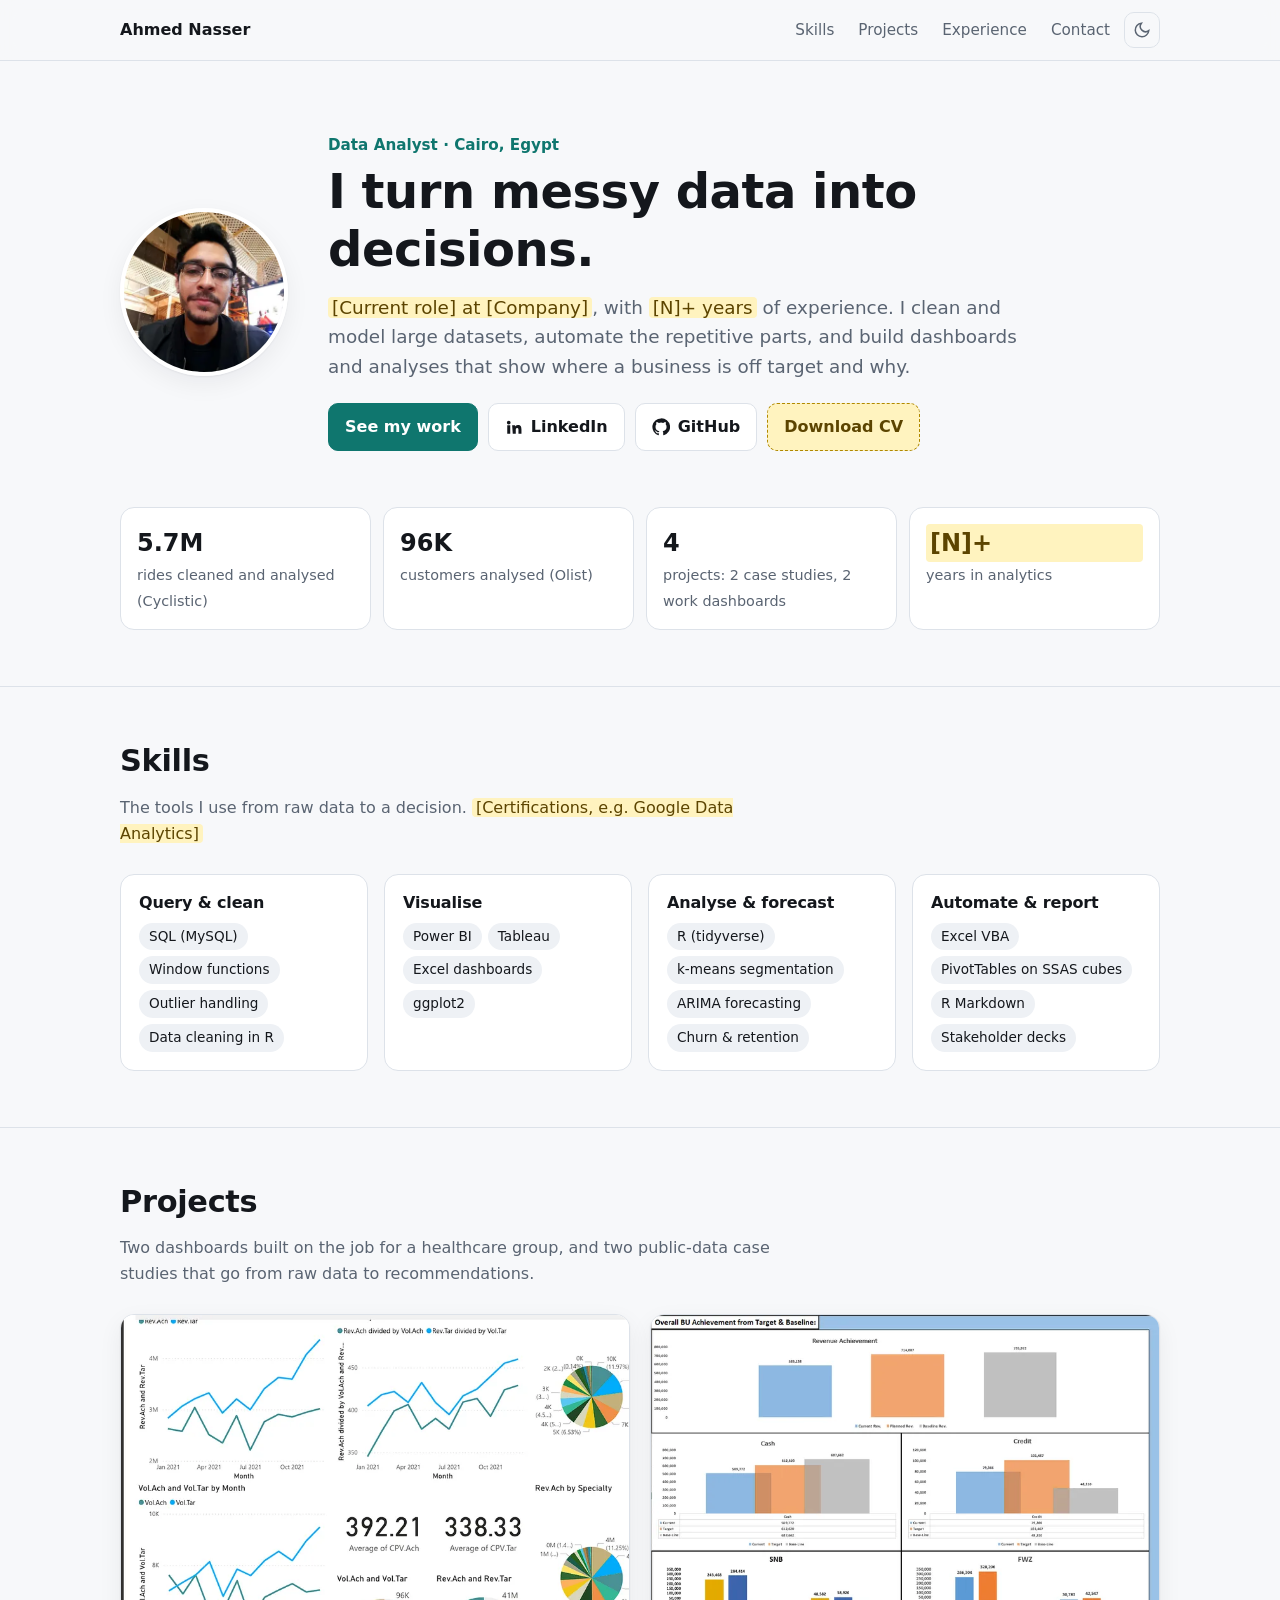
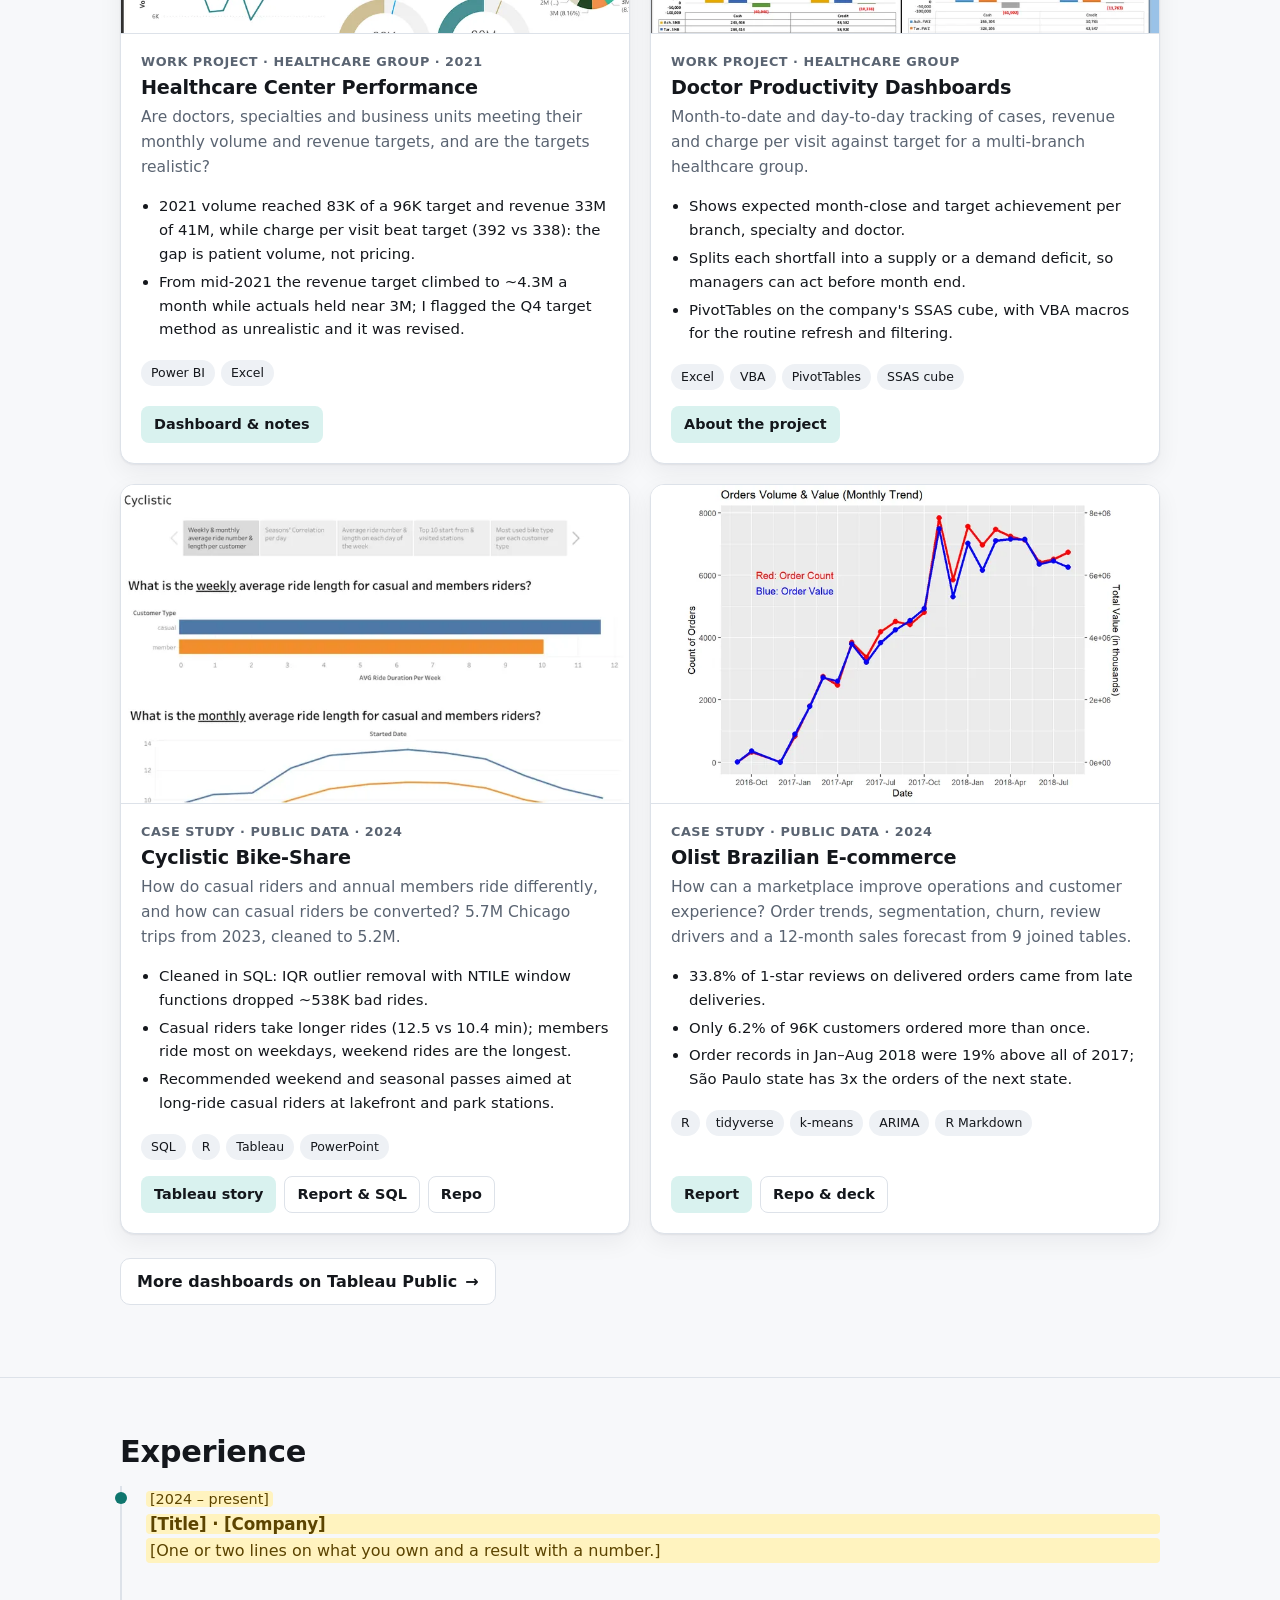
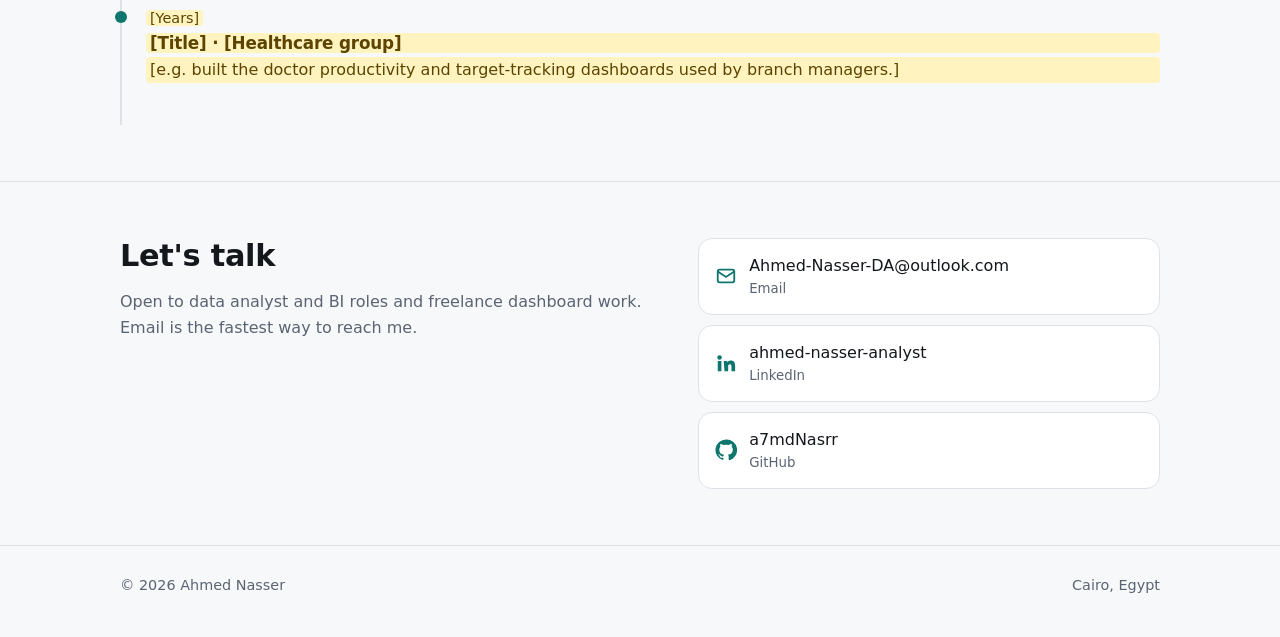
==== commit 1212d95e: "Portfolio review fixes: accurate claims, work vs case-study labels, Olist chart, cropped Power BI, a" ====
--- a/index.html
+++ b/index.html
@@ -3,23 +3,24 @@
 <head>
   <meta charset="utf-8">
   <meta name="viewport" content="width=device-width, initial-scale=1">
+  <script>
+    try { var t = localStorage.getItem("theme"); if (t) document.documentElement.dataset.theme = t; } catch (e) {}
+  </script>
   <title>Ahmed Nasser · Data Analyst</title>
-  <meta name="description" content="Ahmed Nasser, data analyst in Cairo. SQL, Power BI, Tableau, Excel/VBA, R and Python case studies: bike-share, e-commerce and healthcare performance analysis.">
+  <meta name="description" content="Ahmed Nasser, data analyst in Cairo. SQL, Power BI, Tableau, Excel/VBA and R: bike-share and e-commerce case studies and healthcare performance dashboards.">
   <meta name="author" content="Ahmed Nasser">
-  <meta name="theme-color" content="#0f766e">
+  <meta name="theme-color" content="#f7f8fa" media="(prefers-color-scheme: light)">
+  <meta name="theme-color" content="#0e1116" media="(prefers-color-scheme: dark)">
   <!-- TODO after renaming the repo to a7mdNasrr.github.io: update the 3 URLs below -->
   <link rel="canonical" href="https://a7mdnasrr.github.io/AhmedNasser.github.io/">
   <meta property="og:type" content="website">
   <meta property="og:title" content="Ahmed Nasser · Data Analyst">
-  <meta property="og:description" content="Data analysis case studies with SQL, Power BI, Tableau, Excel/VBA, R and Python.">
+  <meta property="og:description" content="Data analysis case studies and dashboards with SQL, Power BI, Tableau, Excel/VBA and R.">
   <meta property="og:url" content="https://a7mdnasrr.github.io/AhmedNasser.github.io/">
-  <meta property="og:image" content="https://a7mdnasrr.github.io/AhmedNasser.github.io/images/avatar-480.jpg">
+  <meta property="og:image" content="https://a7mdnasrr.github.io/AhmedNasser.github.io/images/avatar-336.jpg">
   <meta name="twitter:card" content="summary">
   <link rel="icon" href="data:image/svg+xml,%3Csvg xmlns='http://www.w3.org/2000/svg' viewBox='0 0 64 64'%3E%3Crect width='64' height='64' rx='14' fill='%230f766e'/%3E%3Cpath d='M14 46h8v-12h-8zM28 46h8V22h-8zM42 46h8V14h-8z' fill='%23fff'/%3E%3C/svg%3E">
   <link rel="stylesheet" href="assets/site.css">
-  <script>
-    try { var t = localStorage.getItem("theme"); if (t) document.documentElement.dataset.theme = t; } catch (e) {}
-  </script>
   <script type="application/ld+json">
   {"@context":"https://schema.org","@type":"Person","name":"Ahmed Nasser","jobTitle":"Data Analyst",
    "address":{"@type":"PostalAddress","addressLocality":"Cairo","addressCountry":"EG"},
@@ -29,67 +30,70 @@
 <body>
   <a class="skip" href="#main">Skip to content</a>
 
-  <nav class="nav" aria-label="Main">
-    <div class="wrap">
-      <a class="brand" href="#top">Ahmed Nasser</a>
-      <ul>
-        <li class="hide-sm"><a href="#skills">Skills</a></li>
-        <li><a href="#projects">Projects</a></li>
-        <li class="hide-sm"><a href="#experience">Experience</a></li>
-        <li><a href="#contact">Contact</a></li>
-        <li><button class="theme" type="button" aria-label="Switch light or dark theme" title="Switch theme">
-          <svg width="18" height="18" viewBox="0 0 24 24" fill="none" stroke="currentColor" stroke-width="2" aria-hidden="true"><path d="M21 12.8A9 9 0 1 1 11.2 3a7 7 0 0 0 9.8 9.8z"/></svg>
-        </button></li>
-      </ul>
-    </div>
-  </nav>
-
-  <header class="hero" id="top">
-    <div class="wrap">
-      <picture>
-        <source srcset="images/avatar-480.webp" type="image/webp">
-        <img class="avatar" src="images/avatar-480.jpg" width="168" height="168" alt="Portrait of Ahmed Nasser">
-      </picture>
-      <div>
-        <p class="eyebrow">Data Analyst · Cairo, Egypt</p>
-        <h1>I turn messy data into decisions.</h1>
-        <p class="lead">
-          <!-- TODO: current title, company and years of experience -->
-          <span class="todo">[Current role] at [Company]</span>, with <span class="todo">[N]+ years</span> of experience.
-          I clean and model large datasets, automate the repetitive parts, and build dashboards and analyses
-          that show where a business is off target and why.
-        </p>
-        <div class="actions">
-          <a class="btn primary" href="#projects">See my work</a>
-          <a class="btn" href="https://www.linkedin.com/in/ahmed-nasser-analyst" rel="noopener">
-            <svg viewBox="0 0 24 24" fill="currentColor" aria-hidden="true"><path d="M4.98 3.5a2.5 2.5 0 1 1 0 5 2.5 2.5 0 0 1 0-5zM3 9.75h4V21H3zM9.5 9.75h3.8v1.6h.06c.53-1 1.84-2.06 3.79-2.06 4.05 0 4.8 2.67 4.8 6.14V21h-4v-5.01c0-1.2-.02-2.73-1.66-2.73-1.67 0-1.92 1.3-1.92 2.64V21h-4z"/></svg>
-            LinkedIn</a>
-          <a class="btn" href="https://github.com/a7mdNasrr" rel="noopener">
-            <svg viewBox="0 0 24 24" fill="currentColor" aria-hidden="true"><path d="M12 .5a11.5 11.5 0 0 0-3.64 22.41c.58.1.79-.25.79-.56v-2c-3.2.7-3.88-1.37-3.88-1.37-.53-1.33-1.28-1.69-1.28-1.69-1.05-.71.08-.7.08-.7 1.16.08 1.77 1.19 1.77 1.19 1.03 1.77 2.71 1.26 3.37.96.1-.75.4-1.26.73-1.55-2.55-.29-5.24-1.28-5.24-5.69 0-1.26.45-2.29 1.19-3.1-.12-.29-.52-1.46.11-3.05 0 0 .97-.31 3.17 1.18a11 11 0 0 1 5.77 0c2.2-1.49 3.17-1.18 3.17-1.18.63 1.59.23 2.76.11 3.05.74.81 1.19 1.84 1.19 3.1 0 4.42-2.7 5.39-5.26 5.68.41.36.78 1.06.78 2.14v3.17c0 .31.21.67.8.56A11.5 11.5 0 0 0 12 .5z"/></svg>
-            GitHub</a>
-          <!-- TODO: add your CV as cv.pdf in the repo root, then remove the "todo" class -->
-          <a class="btn todo" href="cv.pdf">Download CV</a>
-        </div>
-        <div class="stats" aria-label="Highlights">
-          <div class="stat"><b>5.7M</b><span>rides analysed (Cyclistic)</span></div>
-          <div class="stat"><b>96K</b><span>customers segmented (Olist)</span></div>
-          <div class="stat"><b>4</b><span>end-to-end case studies</span></div>
-          <div class="stat"><b class="todo">[N]+</b><span>years in analytics</span></div>
-        </div>
-      </div>
-    </div>
+  <header>
+    <nav class="nav" aria-label="Main">
+      <div class="wrap">
+        <a class="brand" href="#top">Ahmed Nasser</a>
+        <ul>
+          <li class="hide-sm"><a href="#skills">Skills</a></li>
+          <li><a href="#projects">Projects</a></li>
+          <li class="hide-sm"><a href="#experience">Experience</a></li>
+          <li><a href="#contact">Contact</a></li>
+          <li><button class="theme" type="button" aria-label="Dark theme" aria-pressed="false" title="Switch theme">
+            <svg class="moon" width="18" height="18" viewBox="0 0 24 24" fill="none" stroke="currentColor" stroke-width="2" aria-hidden="true"><path d="M21 12.8A9 9 0 1 1 11.2 3a7 7 0 0 0 9.8 9.8z"/></svg>
+            <svg class="sun" width="18" height="18" viewBox="0 0 24 24" fill="none" stroke="currentColor" stroke-width="2" aria-hidden="true"><circle cx="12" cy="12" r="4"/><path d="M12 2v2M12 20v2M4.9 4.9l1.4 1.4M17.7 17.7l1.4 1.4M2 12h2M20 12h2M4.9 19.1l1.4-1.4M17.7 6.3l1.4-1.4"/></svg>
+          </button></li>
+        </ul>
+      </div>
+    </nav>
   </header>
 
   <main id="main">
+    <section class="hero" id="top" aria-labelledby="hero-title">
+      <div class="wrap">
+        <picture>
+          <source srcset="images/avatar-336.webp" type="image/webp">
+          <img class="avatar" src="images/avatar-336.jpg" width="168" height="168" alt="Portrait of Ahmed Nasser" fetchpriority="high">
+        </picture>
+        <div>
+          <p class="eyebrow">Data Analyst · Cairo, Egypt</p>
+          <h1 id="hero-title">I turn messy data into decisions.</h1>
+          <p class="lead">
+            <!-- TODO: current title, company and years of experience -->
+            <span class="todo">[Current role] at [Company]</span>, with <span class="todo">[N]+ years</span> of experience.
+            I clean and model large datasets, automate the repetitive parts, and build dashboards and analyses
+            that show where a business is off target and why.
+          </p>
+          <div class="actions">
+            <a class="btn primary" href="#projects">See my work</a>
+            <a class="btn" href="https://www.linkedin.com/in/ahmed-nasser-analyst" rel="noopener">
+              <svg viewBox="0 0 24 24" fill="currentColor" aria-hidden="true"><path d="M4.98 3.5a2.5 2.5 0 1 1 0 5 2.5 2.5 0 0 1 0-5zM3 9.75h4V21H3zM9.5 9.75h3.8v1.6h.06c.53-1 1.84-2.06 3.79-2.06 4.05 0 4.8 2.67 4.8 6.14V21h-4v-5.01c0-1.2-.02-2.73-1.66-2.73-1.67 0-1.92 1.3-1.92 2.64V21h-4z"/></svg>
+              LinkedIn</a>
+            <a class="btn" href="https://github.com/a7mdNasrr" rel="noopener">
+              <svg viewBox="0 0 24 24" fill="currentColor" aria-hidden="true"><path d="M12 .5a11.5 11.5 0 0 0-3.64 22.41c.58.1.79-.25.79-.56v-2c-3.2.7-3.88-1.37-3.88-1.37-.53-1.33-1.28-1.69-1.28-1.69-1.05-.71.08-.7.08-.7 1.16.08 1.77 1.19 1.77 1.19 1.03 1.77 2.71 1.26 3.37.96.1-.75.4-1.26.73-1.55-2.55-.29-5.24-1.28-5.24-5.69 0-1.26.45-2.29 1.19-3.1-.12-.29-.52-1.46.11-3.05 0 0 .97-.31 3.17 1.18a11 11 0 0 1 5.77 0c2.2-1.49 3.17-1.18 3.17-1.18.63 1.59.23 2.76.11 3.05.74.81 1.19 1.84 1.19 3.1 0 4.42-2.7 5.39-5.26 5.68.41.36.78 1.06.78 2.14v3.17c0 .31.21.67.8.56A11.5 11.5 0 0 0 12 .5z"/></svg>
+              GitHub</a>
+            <!-- TODO: add your CV as cv.pdf in the repo root, then remove the "todo" class -->
+            <a class="btn todo" href="cv.pdf">Download CV</a>
+          </div>
+        </div>
+        <ul class="stats" aria-label="Highlights">
+          <li class="stat"><b>5.7M</b> <span>rides cleaned and analysed (Cyclistic)</span></li>
+          <li class="stat"><b>96K</b> <span>customers analysed (Olist)</span></li>
+          <li class="stat"><b>4</b> <span>projects: 2 case studies, 2 work dashboards</span></li>
+          <li class="stat"><b class="todo">[N]+</b> <span>years in analytics</span></li>
+        </ul>
+      </div>
+    </section>
+
     <section id="skills">
       <div class="wrap">
         <h2>Skills</h2>
         <p class="section-intro">The tools I use from raw data to a decision. <!-- TODO: add certifications --><span class="todo">[Certifications, e.g. Google Data Analytics]</span></p>
         <div class="skills">
-          <div class="skill"><h3>Query &amp; model</h3><ul class="chips"><li>SQL (MySQL)</li><li>Window functions</li><li>Data cleaning</li><li>OLAP / SSAS cubes</li></ul></div>
+          <div class="skill"><h3>Query &amp; clean</h3><ul class="chips"><li>SQL (MySQL)</li><li>Window functions</li><li>Outlier handling</li><li>Data cleaning in R</li></ul></div>
           <div class="skill"><h3>Visualise</h3><ul class="chips"><li>Power BI</li><li>Tableau</li><li>Excel dashboards</li><li>ggplot2</li></ul></div>
-          <div class="skill"><h3>Analyse &amp; forecast</h3><ul class="chips"><li>R (tidyverse)</li><li>Python</li><li>k-means segmentation</li><li>ARIMA forecasting</li><li>Churn analysis</li></ul></div>
-          <div class="skill"><h3>Automate &amp; report</h3><ul class="chips"><li>Excel VBA</li><li>PivotTables</li><li>R Markdown</li><li>Stakeholder decks</li></ul></div>
+          <div class="skill"><h3>Analyse &amp; forecast</h3><ul class="chips"><li>R (tidyverse)</li><li>k-means segmentation</li><li>ARIMA forecasting</li><li>Churn &amp; retention</li></ul></div>
+          <div class="skill"><h3>Automate &amp; report</h3><ul class="chips"><li>Excel VBA</li><li>PivotTables on SSAS cubes</li><li>R Markdown</li><li>Stakeholder decks</li></ul></div>
         </div>
       </div>
     </section>
@@ -97,80 +101,85 @@
     <section id="projects">
       <div class="wrap">
         <h2>Projects</h2>
-        <p class="section-intro">Each one starts with a business question and ends with a recommendation.</p>
+        <p class="section-intro">Two dashboards built on the job for a healthcare group, and two public-data case studies that go from raw data to recommendations.</p>
         <div class="projects">
 
           <article class="card">
-            <div class="thumb"><img src="images/cyclistic.webp" width="800" height="500" loading="lazy" alt="Tableau story comparing weekly and monthly ride length of casual riders and members"></div>
-            <div class="body">
-              <h3>Cyclistic Bike-Share</h3>
-              <p class="summary">How do casual riders and annual members ride differently, and how can casual riders be converted? 5.7M Chicago trips from 2023.</p>
-              <ul class="findings">
-                <li>Casual riders take longer rides: 12.5 min on average vs 10.4 for members.</li>
-                <li>Members ride most on weekdays (Thursday peak); weekend rides are the longest.</li>
-                <li>Casual riders cluster at lakefront and park stations and prefer e-bikes.</li>
-              </ul>
-              <ul class="chips"><li>R</li><li>MySQL</li><li>Tableau</li><li>PowerPoint</li></ul>
-              <div class="links">
-                <a class="main" href="https://public.tableau.com/app/profile/ahmed.nasser.viz/viz/BikeShare_17087406050140/CyclisticStory" rel="noopener">Tableau story</a>
-                <a href="rmarkdown/">Report</a>
-                <a href="https://github.com/a7mdNasrr/Cyclistic-bike-share" rel="noopener">Code</a>
-              </div>
-            </div>
-          </article>
-
-          <article class="card">
-            <div class="thumb"><img src="images/olist.webp" width="800" height="500" loading="lazy" alt="Olist store logo"></div>
-            <div class="body">
-              <h3>Olist Brazilian E-commerce</h3>
-              <p class="summary">How can a marketplace improve operations and customer experience? Order trends, segmentation, churn, review drivers and a 12-month sales forecast.</p>
-              <ul class="findings">
-                <li>Late delivery is behind 33.8% of 1-star reviews.</li>
-                <li>Only 6.2% of 96K customers ordered more than once.</li>
-                <li>Orders grew 19% in 2018 with only 8 months of data; São Paulo state drives 3x the next state.</li>
-              </ul>
-              <ul class="chips"><li>R</li><li>tidyverse</li><li>k-means</li><li>ARIMA</li><li>R Markdown</li></ul>
-              <div class="links">
-                <a class="main" href="rmarkdown/olist-rmarkdown/">Report</a>
-                <a href="https://github.com/a7mdNasrr/Olist-Brazilian-E-commerce-Analysis-Project" rel="noopener">Code &amp; deck</a>
-              </div>
-            </div>
-          </article>
-
-          <article class="card">
-            <div class="thumb"><img src="images/powerbi.webp" width="800" height="500" loading="lazy" alt="Power BI dashboard of doctor volume and revenue against target"></div>
-            <div class="body">
+            <div class="thumb"><img src="images/powerbi.webp" width="800" height="500" loading="lazy" decoding="async" alt="Power BI charts of monthly revenue and volume against target, and charge per visit"></div>
+            <div class="body">
+              <p class="meta">Work project · healthcare group · 2021</p>
               <h3>Healthcare Center Performance</h3>
               <p class="summary">Are doctors, specialties and business units meeting their monthly volume and revenue targets, and are the targets realistic?</p>
               <ul class="findings">
-                <li>2021 revenue reached 33M of a 41M target, while charge per visit beat target (392 vs 338): the gap is patient volume, not pricing.</li>
-                <li>Exposed an unrealistic Q4 target method, which was then revised.</li>
+                <li>2021 volume reached 83K of a 96K target and revenue 33M of 41M, while charge per visit beat target (392 vs 338): the gap is patient volume, not pricing.</li>
+                <li>From mid-2021 the revenue target climbed to ~4.3M a month while actuals held near 3M; I flagged the Q4 target method as unrealistic and it was revised.</li>
               </ul>
               <ul class="chips"><li>Power BI</li><li>Excel</li></ul>
               <div class="links">
-                <a class="main" href="https://github.com/a7mdNasrr/Healthcare-center-analysis-PowerBI" rel="noopener">Dashboard &amp; code</a>
-              </div>
-            </div>
-          </article>
-
-          <article class="card">
-            <div class="thumb"><img src="images/excel.webp" width="800" height="500" loading="lazy" alt="Excel dashboard of business unit revenue achievement against target and baseline"></div>
-            <div class="body">
+                <a class="main" href="https://github.com/a7mdNasrr/Healthcare-center-analysis-PowerBI" rel="noopener">Dashboard &amp; notes</a>
+              </div>
+            </div>
+          </article>
+
+          <article class="card">
+            <div class="thumb"><img src="images/excel.webp" width="800" height="500" loading="lazy" decoding="async" alt="Excel dashboard of business unit revenue achievement against target and baseline"></div>
+            <div class="body">
+              <p class="meta">Work project · healthcare group</p>
               <h3>Doctor Productivity Dashboards</h3>
               <p class="summary">Month-to-date and day-to-day tracking of cases, revenue and charge per visit against target for a multi-branch healthcare group.</p>
               <ul class="findings">
-                <li>Expected month-close and target achievement per branch, specialty and doctor.</li>
-                <li>Splits each shortfall into a supply deficit or a demand deficit, so managers can act before month end.</li>
+                <li>Shows expected month-close and target achievement per branch, specialty and doctor.</li>
+                <li>Splits each shortfall into a supply or a demand deficit, so managers can act before month end.</li>
+                <li>PivotTables on the company's SSAS cube, with VBA macros for the routine refresh and filtering.</li>
               </ul>
               <ul class="chips"><li>Excel</li><li>VBA</li><li>PivotTables</li><li>SSAS cube</li></ul>
               <div class="links">
-                <a class="main" href="https://github.com/a7mdNasrr/Employee-Performance-Analysis-Excel-VBA" rel="noopener">Workbooks</a>
-              </div>
-            </div>
-          </article>
-
-        </div>
-        <p class="more"><a class="btn" href="https://public.tableau.com/app/profile/ahmed.nasser.viz/vizzes" rel="noopener">More dashboards on Tableau Public →</a></p>
+                <a class="main" href="https://github.com/a7mdNasrr/Employee-Performance-Analysis-Excel-VBA#readme" rel="noopener">About the project</a>
+              </div>
+            </div>
+          </article>
+
+          <article class="card">
+            <div class="thumb"><img src="images/cyclistic.webp" width="800" height="500" loading="lazy" decoding="async" alt="Tableau story comparing weekly and monthly ride length of casual riders and members"></div>
+            <div class="body">
+              <p class="meta">Case study · public data · 2024</p>
+              <h3>Cyclistic Bike-Share</h3>
+              <p class="summary">How do casual riders and annual members ride differently, and how can casual riders be converted? 5.7M Chicago trips from 2023, cleaned to 5.2M.</p>
+              <ul class="findings">
+                <li>Cleaned in SQL: IQR outlier removal with NTILE window functions dropped ~538K bad rides.</li>
+                <li>Casual riders take longer rides (12.5 vs 10.4 min); members ride most on weekdays, weekend rides are the longest.</li>
+                <li>Recommended weekend and seasonal passes aimed at long-ride casual riders at lakefront and park stations.</li>
+              </ul>
+              <ul class="chips"><li>SQL</li><li>R</li><li>Tableau</li><li>PowerPoint</li></ul>
+              <div class="links">
+                <a class="main" href="https://public.tableau.com/app/profile/ahmed.nasser.viz/viz/BikeShare_17087406050140/CyclisticStory" rel="noopener">Tableau story</a>
+                <a href="rmarkdown/">Report &amp; SQL</a>
+                <a href="https://github.com/a7mdNasrr/Cyclistic-bike-share" rel="noopener">Repo</a>
+              </div>
+            </div>
+          </article>
+
+          <article class="card">
+            <div class="thumb"><img src="images/olist.webp" width="800" height="500" loading="lazy" decoding="async" alt="Line chart of Olist monthly order count and order value, Oct 2016 to Aug 2018"></div>
+            <div class="body">
+              <p class="meta">Case study · public data · 2024</p>
+              <h3>Olist Brazilian E-commerce</h3>
+              <p class="summary">How can a marketplace improve operations and customer experience? Order trends, segmentation, churn, review drivers and a 12-month sales forecast from 9 joined tables.</p>
+              <ul class="findings">
+                <li>33.8% of 1-star reviews on delivered orders came from late deliveries.</li>
+                <li>Only 6.2% of 96K customers ordered more than once.</li>
+                <li>Order records in Jan–Aug 2018 were 19% above all of 2017; São Paulo state has 3x the orders of the next state.</li>
+              </ul>
+              <ul class="chips"><li>R</li><li>tidyverse</li><li>k-means</li><li>ARIMA</li><li>R Markdown</li></ul>
+              <div class="links">
+                <a class="main" href="rmarkdown/olist-rmarkdown/">Report</a>
+                <a href="https://github.com/a7mdNasrr/Olist-Brazilian-E-commerce-Analysis-Project" rel="noopener">Repo &amp; deck</a>
+              </div>
+            </div>
+          </article>
+
+        </div>
+        <p class="more"><a class="btn" href="https://public.tableau.com/app/profile/ahmed.nasser.viz/vizzes" rel="noopener">More dashboards on Tableau Public <span aria-hidden="true">→</span></a></p>
       </div>
     </section>
 
@@ -180,7 +189,7 @@
         <!-- TODO: replace with your real roles, newest first -->
         <ol class="timeline">
           <li><span class="when todo">[2024 – present]</span><h3 class="todo">[Title] · [Company]</h3><p class="todo">[One or two lines on what you own and a result with a number.]</p></li>
-          <li><span class="when todo">[Years]</span><h3 class="todo">[Title] · [Company]</h3><p class="todo">[e.g. built the doctor productivity and target-tracking dashboards for a multi-branch healthcare group.]</p></li>
+          <li><span class="when todo">[Years]</span><h3 class="todo">[Title] · [Healthcare group]</h3><p class="todo">[e.g. built the doctor productivity and target-tracking dashboards used by branch managers.]</p></li>
         </ol>
       </div>
     </section>
@@ -214,13 +223,18 @@
   </footer>
 
   <script>
-    document.getElementById("year").textContent = new Date().getFullYear();
-    document.querySelector(".theme").addEventListener("click", function () {
-      var root = document.documentElement;
-      var dark = root.dataset.theme ? root.dataset.theme === "dark" : matchMedia("(prefers-color-scheme: dark)").matches;
-      root.dataset.theme = dark ? "light" : "dark";
-      try { localStorage.setItem("theme", root.dataset.theme); } catch (e) {}
-    });
+    (function () {
+      var root = document.documentElement, btn = document.querySelector(".theme");
+      function isDark() { return root.dataset.theme ? root.dataset.theme === "dark" : matchMedia("(prefers-color-scheme: dark)").matches; }
+      function sync() { btn.setAttribute("aria-pressed", String(isDark())); }
+      btn.addEventListener("click", function () {
+        root.dataset.theme = isDark() ? "light" : "dark";
+        try { localStorage.setItem("theme", root.dataset.theme); } catch (e) {}
+        sync();
+      });
+      sync();
+      document.getElementById("year").textContent = new Date().getFullYear();
+    })();
   </script>
 </body>
 </html>
--- a/assets/site.css
+++ b/assets/site.css
@@ -61,18 +61,22 @@
 .wrap { max-width: var(--max); margin: 0 auto; padding: 0 20px; }
 .skip { position: absolute; left: -999px; top: 8px; background: var(--surface); padding: 8px 12px; border-radius: 8px; z-index: 10; }
 .skip:focus { left: 8px; }
-.todo { background: #fff3bf; color: #5c4400; border-radius: 4px; padding: 0 4px; }
+.todo { background: #fff3bf !important; color: #5c4400 !important; border-radius: 4px; padding: 0 4px; }
+.btn.todo { border: 1px dashed #b08900; }
 
 /* nav */
-.nav { position: sticky; top: 0; z-index: 5; background: color-mix(in srgb, var(--bg) 85%, transparent); backdrop-filter: blur(10px); border-bottom: 1px solid var(--line); }
+.nav { position: sticky; top: 0; z-index: 5; background: var(--bg); background: color-mix(in srgb, var(--bg) 85%, transparent); -webkit-backdrop-filter: blur(10px); backdrop-filter: blur(10px); border-bottom: 1px solid var(--line); }
 .nav .wrap { display: flex; align-items: center; justify-content: space-between; height: 60px; gap: 12px; }
-.brand { font-weight: 700; color: var(--text); text-decoration: none; }
+.brand { font-weight: 700; color: var(--text); text-decoration: none; white-space: nowrap; }
 .nav ul { display: flex; gap: 4px; list-style: none; margin: 0; padding: 0; align-items: center; }
 .nav ul a { color: var(--muted); text-decoration: none; padding: 6px 10px; border-radius: 8px; font-size: .95rem; }
 .nav ul a:hover { color: var(--text); background: var(--surface-2); }
 .theme { background: none; border: 1px solid var(--line); color: var(--muted); width: 36px; height: 36px; border-radius: 10px; cursor: pointer; display: grid; place-items: center; }
 .theme:hover { color: var(--text); }
-@media (max-width: 640px) { .nav ul li.hide-sm { display: none; } }
+@media (max-width: 640px) { .nav ul li.hide-sm { display: none; } .nav ul a { padding: 6px 8px; } }
+.theme .sun { display: none; }
+.theme[aria-pressed="true"] .sun { display: block; }
+.theme[aria-pressed="true"] .moon { display: none; }
 
 /* hero */
 .hero { padding: 72px 0 56px; }
@@ -93,11 +97,11 @@
 }
 
 /* stats */
-.stats { display: grid; grid-template-columns: repeat(4, 1fr); gap: 12px; margin-top: 40px; }
+.stats { grid-column: 1 / -1; display: grid; grid-template-columns: repeat(4, 1fr); gap: 12px; margin: 16px 0 0; padding: 0; list-style: none; }
 .stat { background: var(--surface); border: 1px solid var(--line); border-radius: var(--radius); padding: 16px; }
 .stat b { display: block; font-size: 1.5rem; }
 .stat span { color: var(--muted); font-size: .9rem; }
-@media (max-width: 720px) { .stats { grid-template-columns: repeat(2, 1fr); } }
+@media (max-width: 760px) { .stats { grid-template-columns: repeat(2, 1fr); } }
 
 section { padding: 56px 0; }
 section + section { border-top: 1px solid var(--line); }
@@ -118,6 +122,7 @@
 .card .thumb img { width: 100%; height: 100%; object-fit: cover; object-position: top; }
 .card .body { padding: 18px 20px 20px; display: flex; flex-direction: column; flex: 1; }
 .card h3 { font-size: 1.2rem; margin-bottom: 6px; }
+.card .meta { font-size: .8rem; font-weight: 600; text-transform: uppercase; letter-spacing: .04em; color: var(--muted); margin-bottom: 4px; }
 .card .summary { color: var(--muted); font-size: .97rem; }
 .card ul.findings { margin: 0 0 14px; padding-left: 18px; font-size: .93rem; }
 .card ul.findings li { margin-bottom: 4px; }
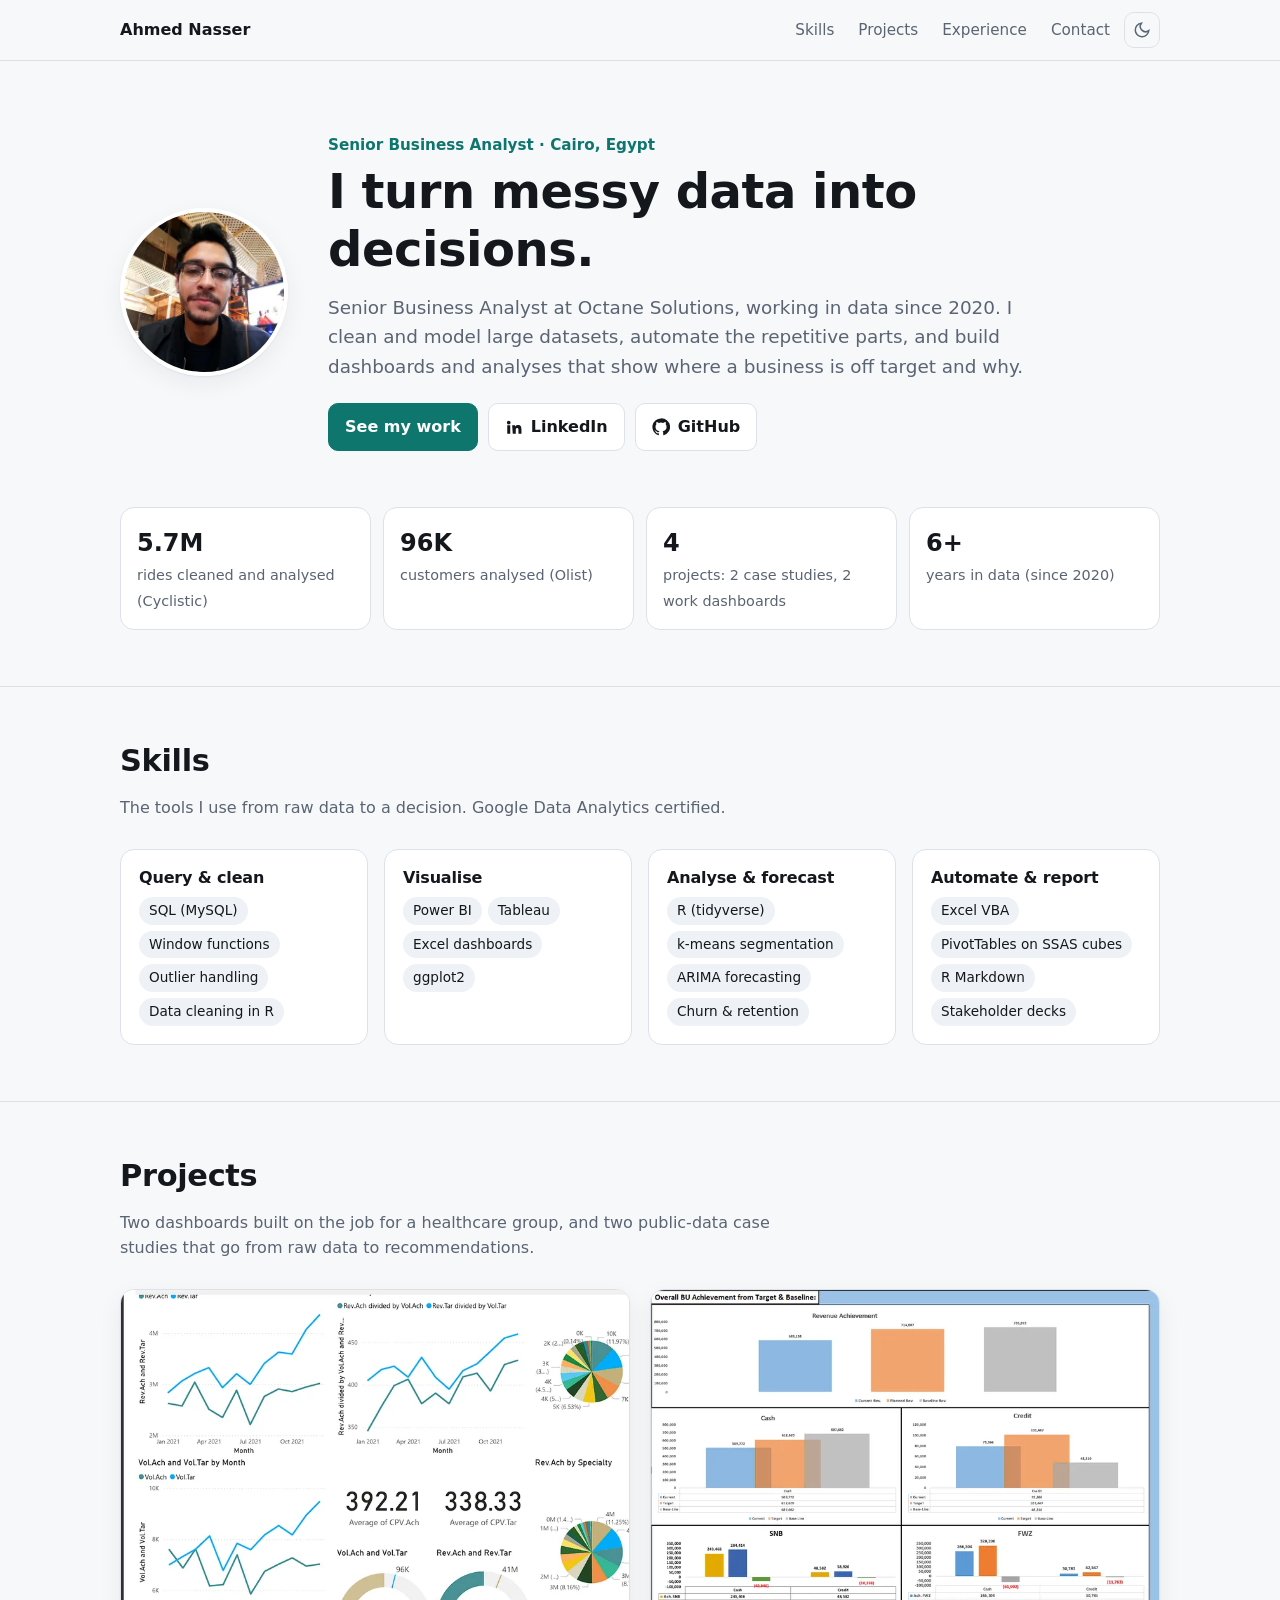
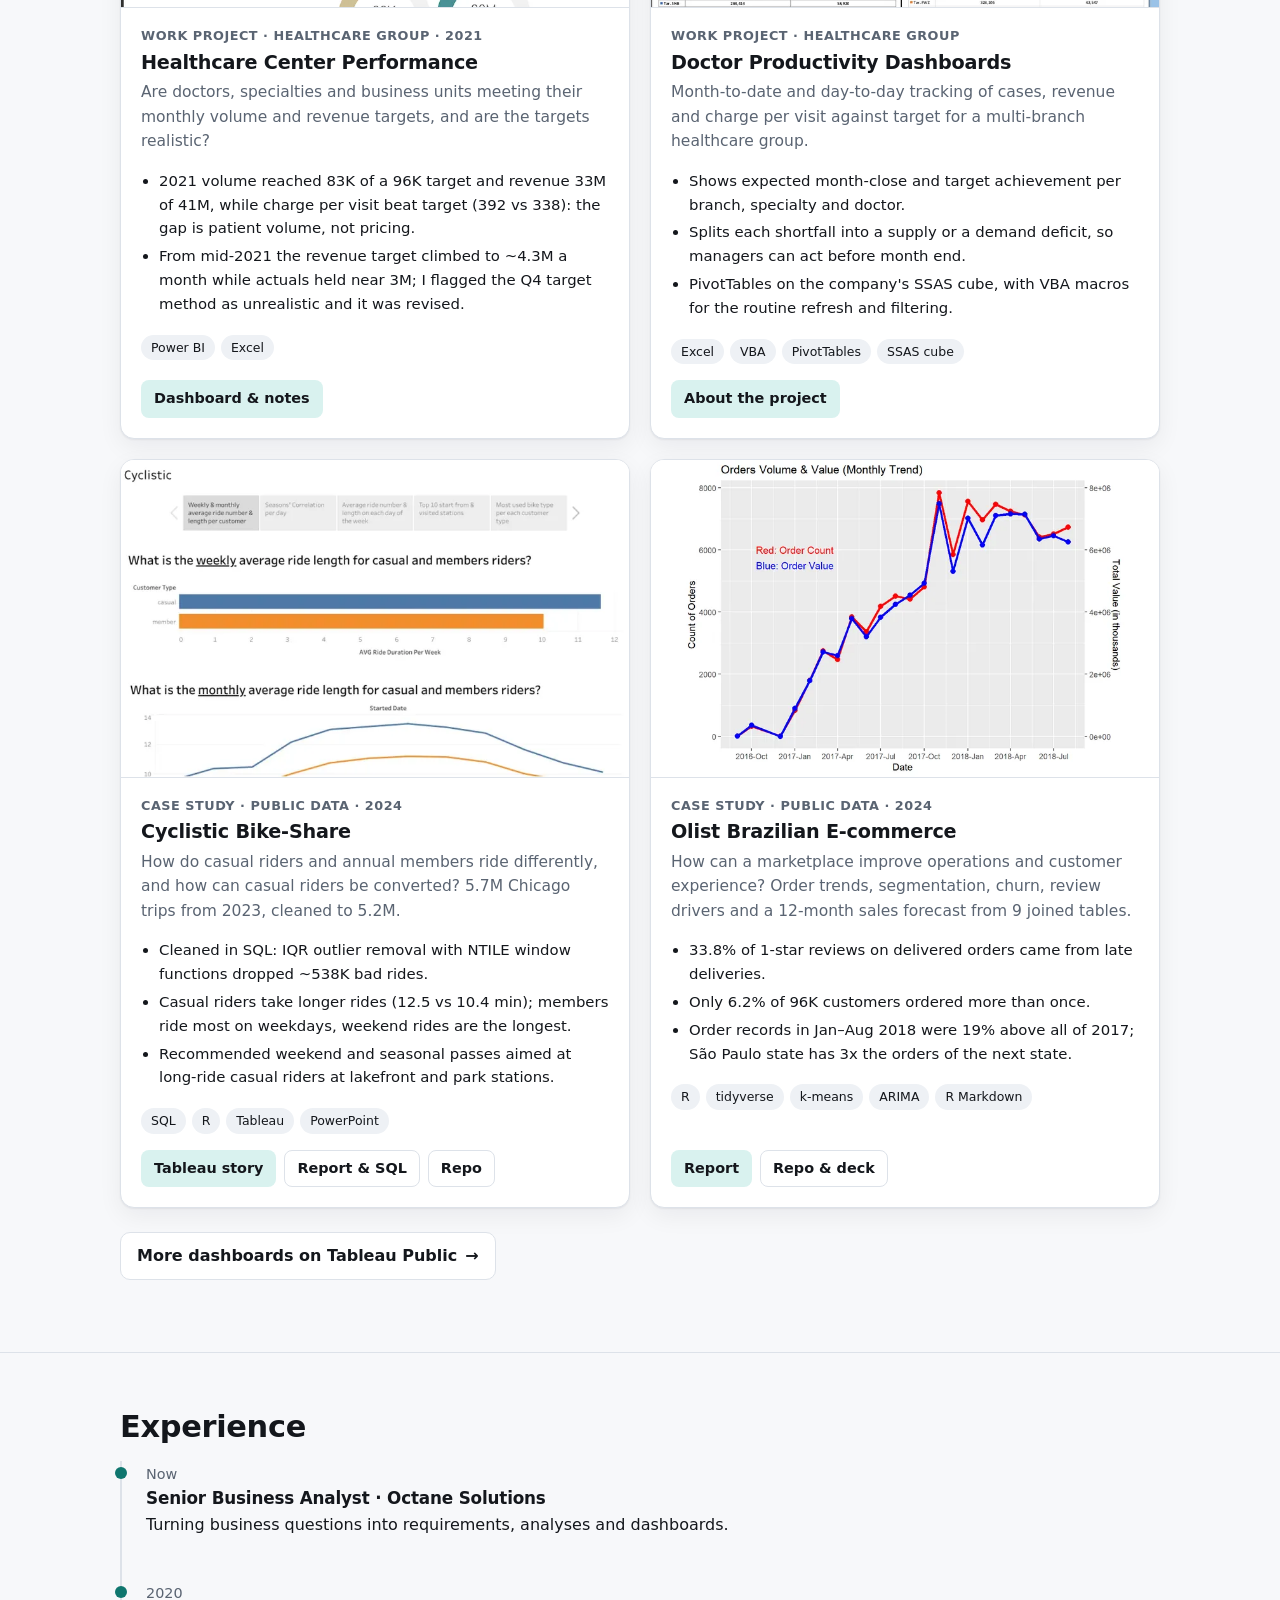
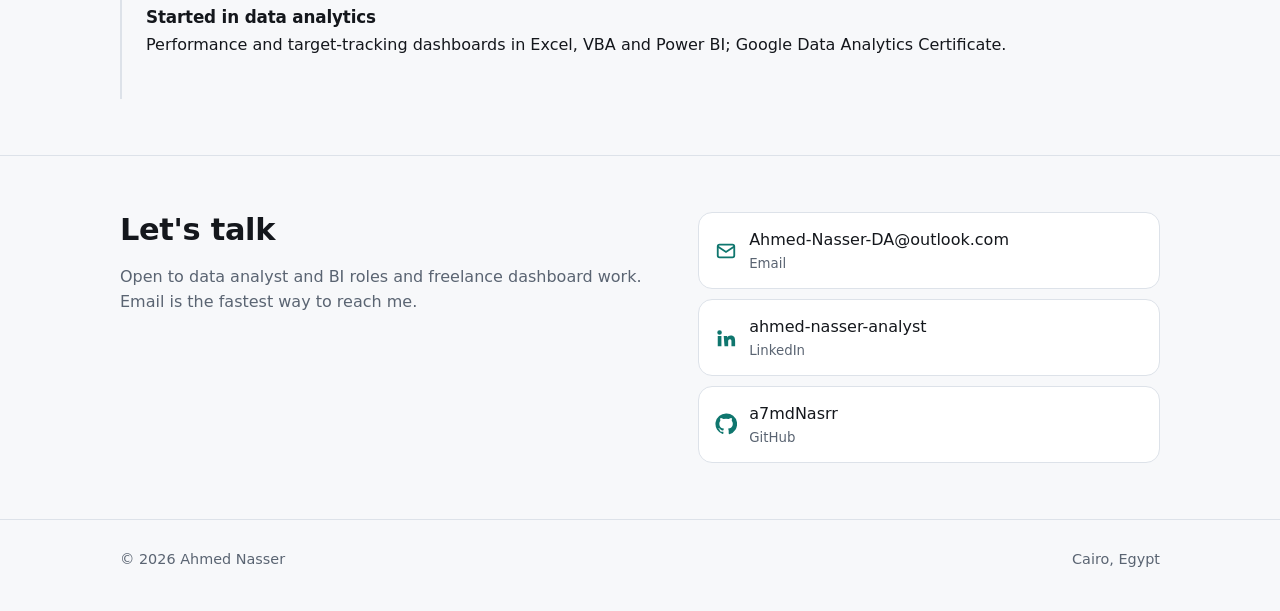
==== commit e5b4c9a3: "Fill in role (Senior Business Analyst, Octane Solutions), experience since 2020 and certification Co" ====
--- a/index.html
+++ b/index.html
@@ -6,23 +6,23 @@
   <script>
     try { var t = localStorage.getItem("theme"); if (t) document.documentElement.dataset.theme = t; } catch (e) {}
   </script>
-  <title>Ahmed Nasser · Data Analyst</title>
-  <meta name="description" content="Ahmed Nasser, data analyst in Cairo. SQL, Power BI, Tableau, Excel/VBA and R: bike-share and e-commerce case studies and healthcare performance dashboards.">
+  <title>Ahmed Nasser · Senior Business Analyst</title>
+  <meta name="description" content="Ahmed Nasser, senior business analyst in Cairo. SQL, Power BI, Tableau, Excel/VBA and R: bike-share and e-commerce case studies and healthcare performance dashboards.">
   <meta name="author" content="Ahmed Nasser">
   <meta name="theme-color" content="#f7f8fa" media="(prefers-color-scheme: light)">
   <meta name="theme-color" content="#0e1116" media="(prefers-color-scheme: dark)">
   <!-- TODO after renaming the repo to a7mdNasrr.github.io: update the 3 URLs below -->
   <link rel="canonical" href="https://a7mdnasrr.github.io/AhmedNasser.github.io/">
   <meta property="og:type" content="website">
-  <meta property="og:title" content="Ahmed Nasser · Data Analyst">
-  <meta property="og:description" content="Data analysis case studies and dashboards with SQL, Power BI, Tableau, Excel/VBA and R.">
+  <meta property="og:title" content="Ahmed Nasser · Senior Business Analyst">
+  <meta property="og:description" content="Senior business analyst: case studies and dashboards with SQL, Power BI, Tableau, Excel/VBA and R.">
   <meta property="og:url" content="https://a7mdnasrr.github.io/AhmedNasser.github.io/">
   <meta property="og:image" content="https://a7mdnasrr.github.io/AhmedNasser.github.io/images/avatar-336.jpg">
   <meta name="twitter:card" content="summary">
   <link rel="icon" href="data:image/svg+xml,%3Csvg xmlns='http://www.w3.org/2000/svg' viewBox='0 0 64 64'%3E%3Crect width='64' height='64' rx='14' fill='%230f766e'/%3E%3Cpath d='M14 46h8v-12h-8zM28 46h8V22h-8zM42 46h8V14h-8z' fill='%23fff'/%3E%3C/svg%3E">
   <link rel="stylesheet" href="assets/site.css">
   <script type="application/ld+json">
-  {"@context":"https://schema.org","@type":"Person","name":"Ahmed Nasser","jobTitle":"Data Analyst",
+  {"@context":"https://schema.org","@type":"Person","name":"Ahmed Nasser","jobTitle":"Senior Business Analyst","worksFor":{"@type":"Organization","name":"Octane Solutions"},
    "address":{"@type":"PostalAddress","addressLocality":"Cairo","addressCountry":"EG"},
    "sameAs":["https://github.com/a7mdNasrr","https://www.linkedin.com/in/ahmed-nasser-analyst","https://public.tableau.com/app/profile/ahmed.nasser.viz"]}
   </script>
@@ -56,11 +56,10 @@
           <img class="avatar" src="images/avatar-336.jpg" width="168" height="168" alt="Portrait of Ahmed Nasser" fetchpriority="high">
         </picture>
         <div>
-          <p class="eyebrow">Data Analyst · Cairo, Egypt</p>
+          <p class="eyebrow">Senior Business Analyst · Cairo, Egypt</p>
           <h1 id="hero-title">I turn messy data into decisions.</h1>
           <p class="lead">
-            <!-- TODO: current title, company and years of experience -->
-            <span class="todo">[Current role] at [Company]</span>, with <span class="todo">[N]+ years</span> of experience.
+            Senior Business Analyst at Octane Solutions, working in data since 2020.
             I clean and model large datasets, automate the repetitive parts, and build dashboards and analyses
             that show where a business is off target and why.
           </p>
@@ -72,15 +71,13 @@
             <a class="btn" href="https://github.com/a7mdNasrr" rel="noopener">
               <svg viewBox="0 0 24 24" fill="currentColor" aria-hidden="true"><path d="M12 .5a11.5 11.5 0 0 0-3.64 22.41c.58.1.79-.25.79-.56v-2c-3.2.7-3.88-1.37-3.88-1.37-.53-1.33-1.28-1.69-1.28-1.69-1.05-.71.08-.7.08-.7 1.16.08 1.77 1.19 1.77 1.19 1.03 1.77 2.71 1.26 3.37.96.1-.75.4-1.26.73-1.55-2.55-.29-5.24-1.28-5.24-5.69 0-1.26.45-2.29 1.19-3.1-.12-.29-.52-1.46.11-3.05 0 0 .97-.31 3.17 1.18a11 11 0 0 1 5.77 0c2.2-1.49 3.17-1.18 3.17-1.18.63 1.59.23 2.76.11 3.05.74.81 1.19 1.84 1.19 3.1 0 4.42-2.7 5.39-5.26 5.68.41.36.78 1.06.78 2.14v3.17c0 .31.21.67.8.56A11.5 11.5 0 0 0 12 .5z"/></svg>
               GitHub</a>
-            <!-- TODO: add your CV as cv.pdf in the repo root, then remove the "todo" class -->
-            <a class="btn todo" href="cv.pdf">Download CV</a>
           </div>
         </div>
         <ul class="stats" aria-label="Highlights">
           <li class="stat"><b>5.7M</b> <span>rides cleaned and analysed (Cyclistic)</span></li>
           <li class="stat"><b>96K</b> <span>customers analysed (Olist)</span></li>
           <li class="stat"><b>4</b> <span>projects: 2 case studies, 2 work dashboards</span></li>
-          <li class="stat"><b class="todo">[N]+</b> <span>years in analytics</span></li>
+          <li class="stat"><b>6+</b> <span>years in data (since 2020)</span></li>
         </ul>
       </div>
     </section>
@@ -88,7 +85,7 @@
     <section id="skills">
       <div class="wrap">
         <h2>Skills</h2>
-        <p class="section-intro">The tools I use from raw data to a decision. <!-- TODO: add certifications --><span class="todo">[Certifications, e.g. Google Data Analytics]</span></p>
+        <p class="section-intro">The tools I use from raw data to a decision. Google Data Analytics certified.</p>
         <div class="skills">
           <div class="skill"><h3>Query &amp; clean</h3><ul class="chips"><li>SQL (MySQL)</li><li>Window functions</li><li>Outlier handling</li><li>Data cleaning in R</li></ul></div>
           <div class="skill"><h3>Visualise</h3><ul class="chips"><li>Power BI</li><li>Tableau</li><li>Excel dashboards</li><li>ggplot2</li></ul></div>
@@ -186,10 +183,9 @@
     <section id="experience">
       <div class="wrap">
         <h2>Experience</h2>
-        <!-- TODO: replace with your real roles, newest first -->
         <ol class="timeline">
-          <li><span class="when todo">[2024 – present]</span><h3 class="todo">[Title] · [Company]</h3><p class="todo">[One or two lines on what you own and a result with a number.]</p></li>
-          <li><span class="when todo">[Years]</span><h3 class="todo">[Title] · [Healthcare group]</h3><p class="todo">[e.g. built the doctor productivity and target-tracking dashboards used by branch managers.]</p></li>
+          <li><span class="when">Now</span><h3>Senior Business Analyst · Octane Solutions</h3><p>Turning business questions into requirements, analyses and dashboards.</p></li>
+          <li><span class="when">2020</span><h3>Started in data analytics</h3><p>Performance and target-tracking dashboards in Excel, VBA and Power BI; Google Data Analytics Certificate.</p></li>
         </ol>
       </div>
     </section>
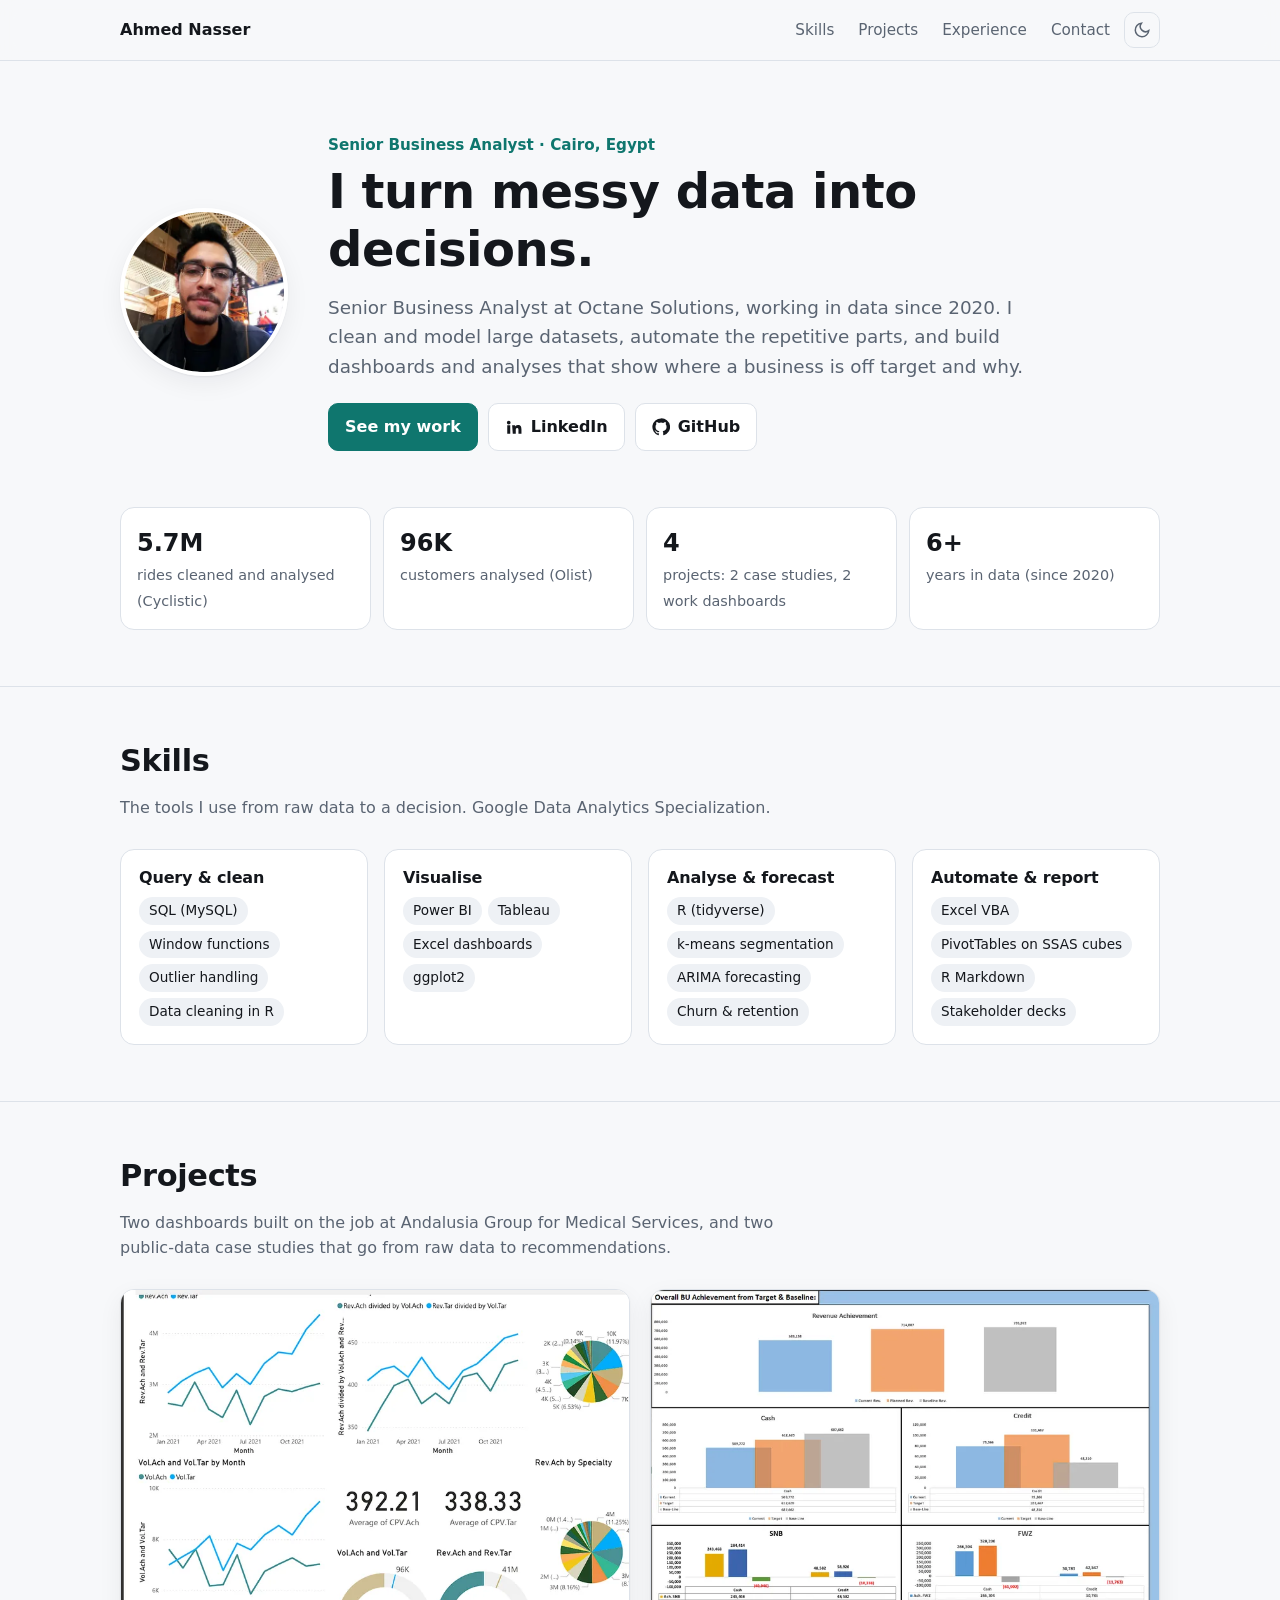
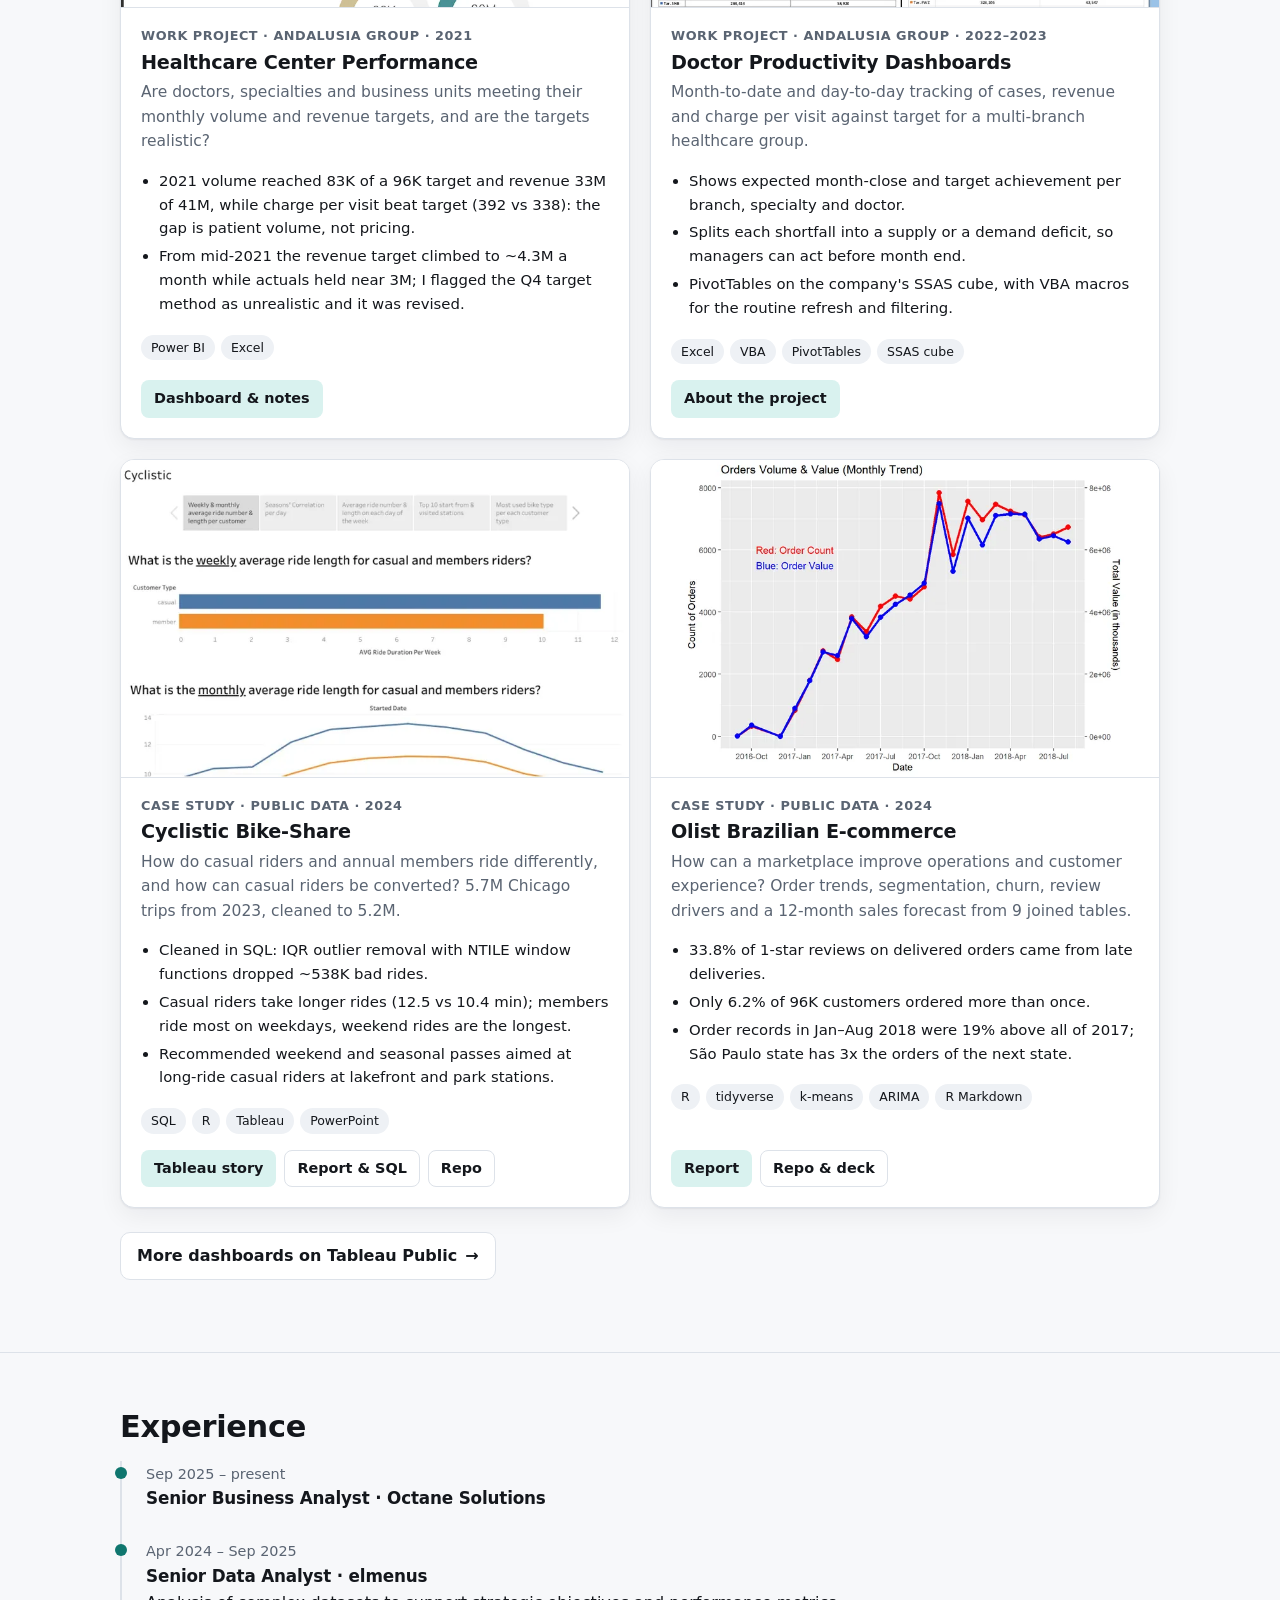
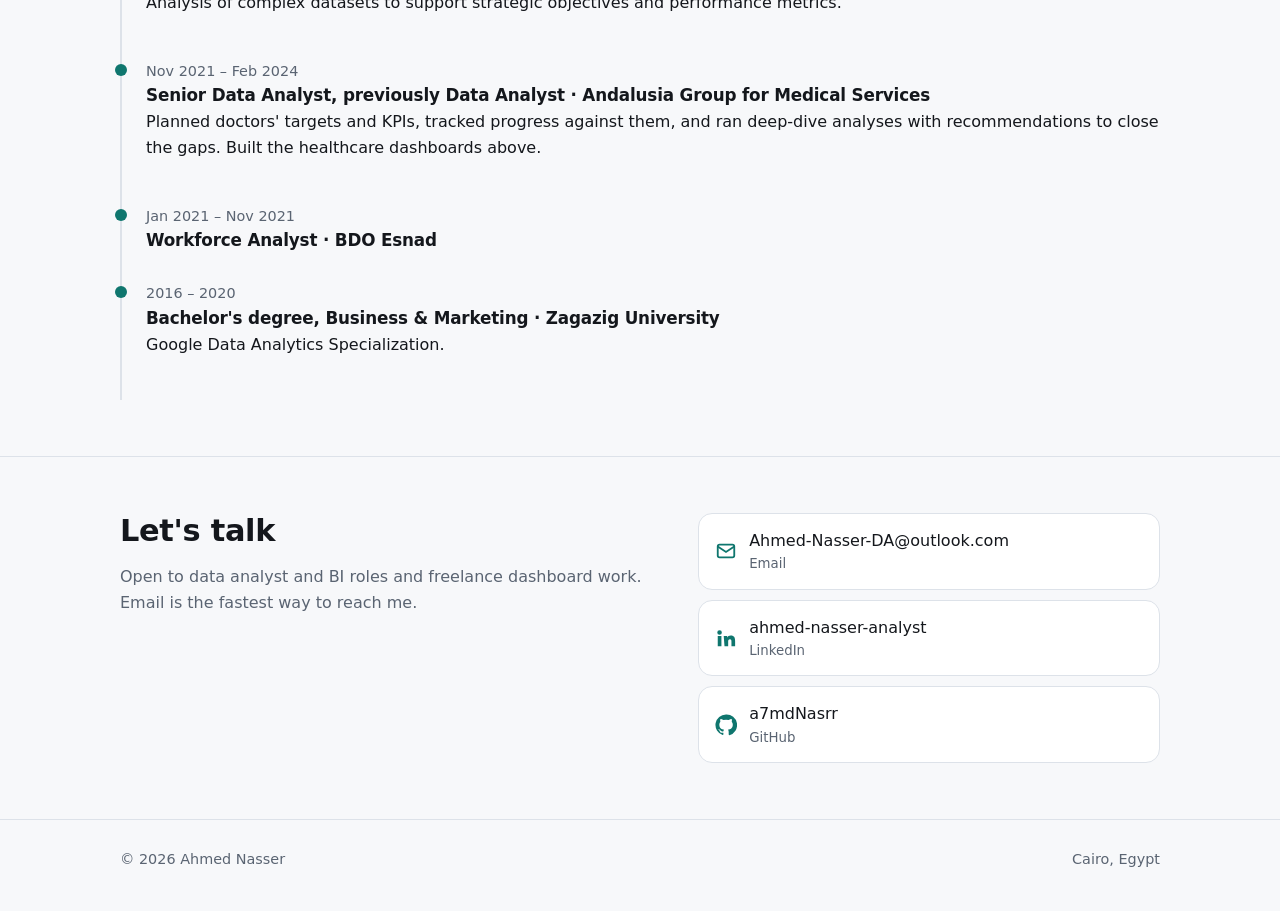
==== commit 3e5629d1: "Experience timeline from LinkedIn (Octane, elmenus, Andalusia, BDO Esnad, Zagazig) Co-Authored-By: C" ====
--- a/index.html
+++ b/index.html
@@ -85,7 +85,7 @@
     <section id="skills">
       <div class="wrap">
         <h2>Skills</h2>
-        <p class="section-intro">The tools I use from raw data to a decision. Google Data Analytics certified.</p>
+        <p class="section-intro">The tools I use from raw data to a decision. Google Data Analytics Specialization.</p>
         <div class="skills">
           <div class="skill"><h3>Query &amp; clean</h3><ul class="chips"><li>SQL (MySQL)</li><li>Window functions</li><li>Outlier handling</li><li>Data cleaning in R</li></ul></div>
           <div class="skill"><h3>Visualise</h3><ul class="chips"><li>Power BI</li><li>Tableau</li><li>Excel dashboards</li><li>ggplot2</li></ul></div>
@@ -98,13 +98,13 @@
     <section id="projects">
       <div class="wrap">
         <h2>Projects</h2>
-        <p class="section-intro">Two dashboards built on the job for a healthcare group, and two public-data case studies that go from raw data to recommendations.</p>
+        <p class="section-intro">Two dashboards built on the job at Andalusia Group for Medical Services, and two public-data case studies that go from raw data to recommendations.</p>
         <div class="projects">
 
           <article class="card">
             <div class="thumb"><img src="images/powerbi.webp" width="800" height="500" loading="lazy" decoding="async" alt="Power BI charts of monthly revenue and volume against target, and charge per visit"></div>
             <div class="body">
-              <p class="meta">Work project · healthcare group · 2021</p>
+              <p class="meta">Work project · Andalusia Group · 2021</p>
               <h3>Healthcare Center Performance</h3>
               <p class="summary">Are doctors, specialties and business units meeting their monthly volume and revenue targets, and are the targets realistic?</p>
               <ul class="findings">
@@ -121,7 +121,7 @@
           <article class="card">
             <div class="thumb"><img src="images/excel.webp" width="800" height="500" loading="lazy" decoding="async" alt="Excel dashboard of business unit revenue achievement against target and baseline"></div>
             <div class="body">
-              <p class="meta">Work project · healthcare group</p>
+              <p class="meta">Work project · Andalusia Group · 2022–2023</p>
               <h3>Doctor Productivity Dashboards</h3>
               <p class="summary">Month-to-date and day-to-day tracking of cases, revenue and charge per visit against target for a multi-branch healthcare group.</p>
               <ul class="findings">
@@ -184,8 +184,11 @@
       <div class="wrap">
         <h2>Experience</h2>
         <ol class="timeline">
-          <li><span class="when">Now</span><h3>Senior Business Analyst · Octane Solutions</h3><p>Turning business questions into requirements, analyses and dashboards.</p></li>
-          <li><span class="when">2020</span><h3>Started in data analytics</h3><p>Performance and target-tracking dashboards in Excel, VBA and Power BI; Google Data Analytics Certificate.</p></li>
+          <li><span class="when">Sep 2025 – present</span><h3>Senior Business Analyst · Octane Solutions</h3></li>
+          <li><span class="when">Apr 2024 – Sep 2025</span><h3>Senior Data Analyst · elmenus</h3><p>Analysis of complex datasets to support strategic objectives and performance metrics.</p></li>
+          <li><span class="when">Nov 2021 – Feb 2024</span><h3>Senior Data Analyst, previously Data Analyst · Andalusia Group for Medical Services</h3><p>Planned doctors' targets and KPIs, tracked progress against them, and ran deep-dive analyses with recommendations to close the gaps. Built the healthcare dashboards above.</p></li>
+          <li><span class="when">Jan 2021 – Nov 2021</span><h3>Workforce Analyst · BDO Esnad</h3></li>
+          <li><span class="when">2016 – 2020</span><h3>Bachelor's degree, Business &amp; Marketing · Zagazig University</h3><p>Google Data Analytics Specialization.</p></li>
         </ol>
       </div>
     </section>
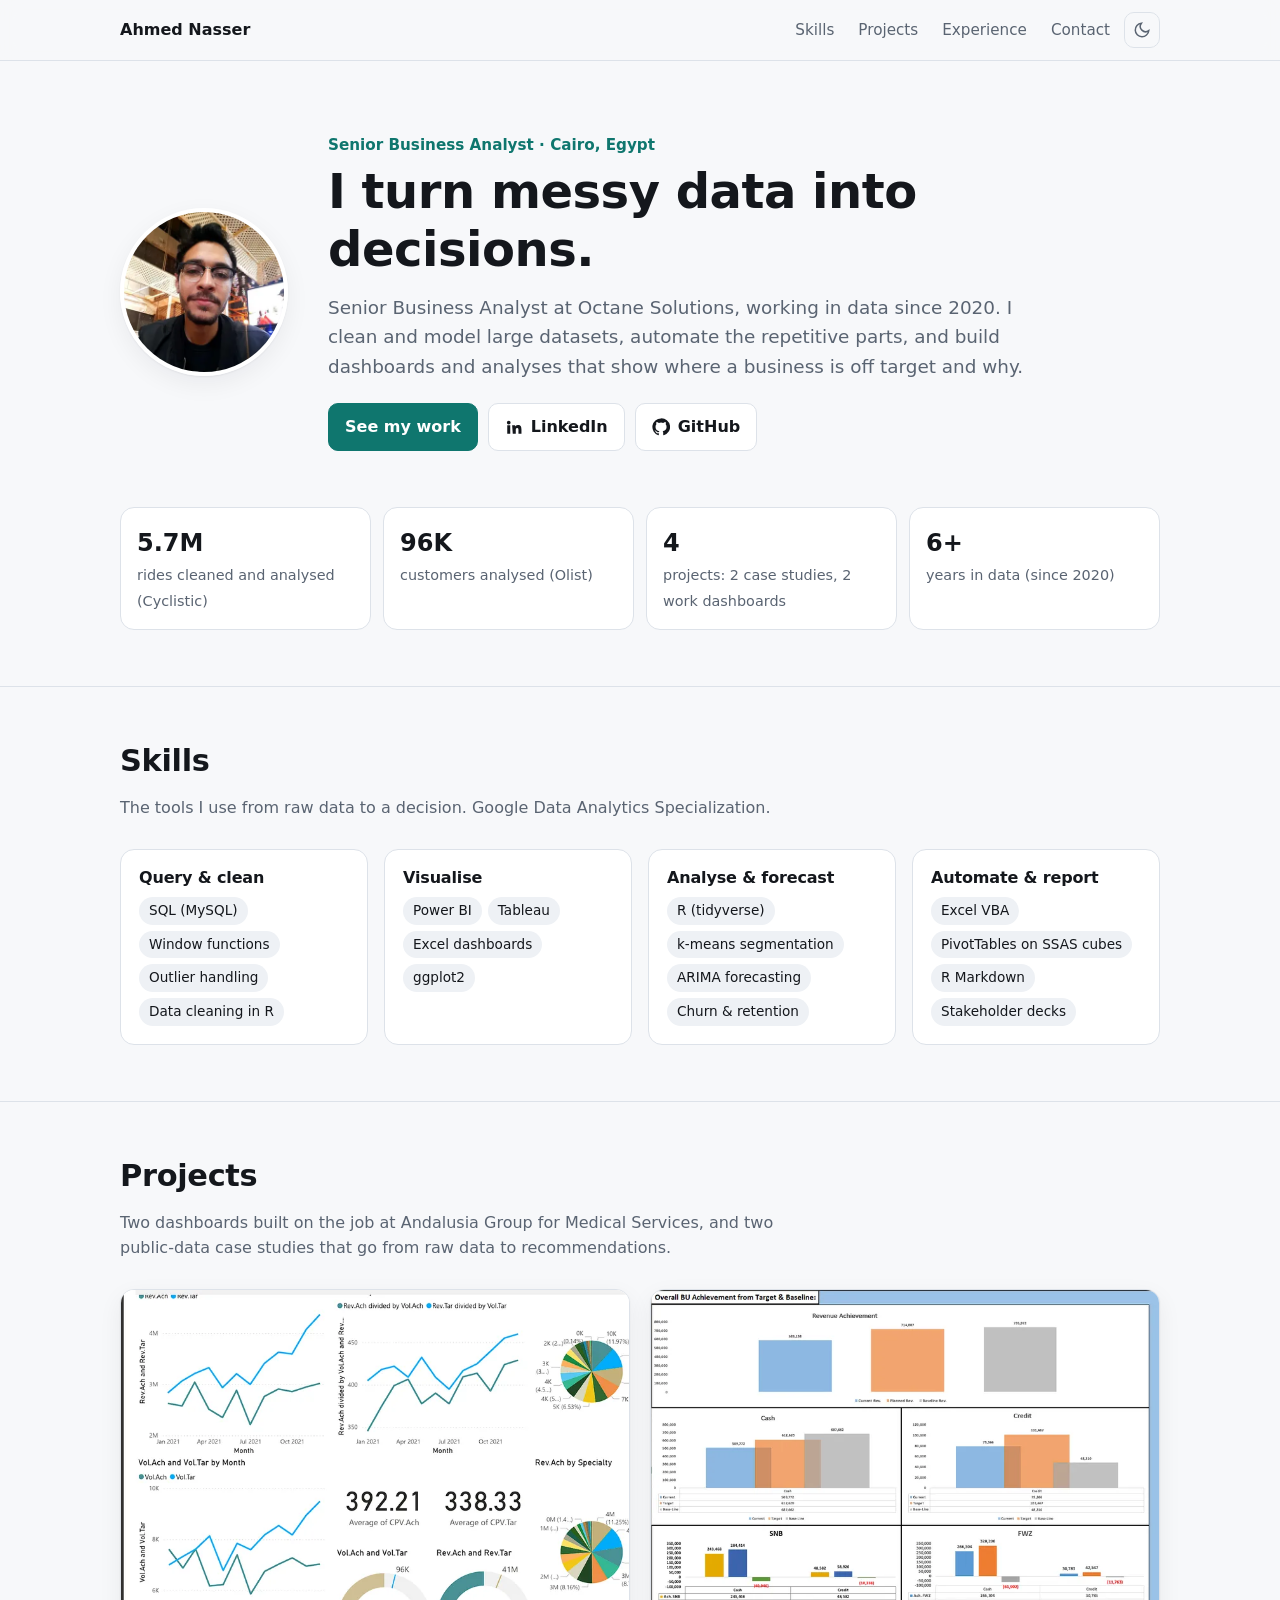
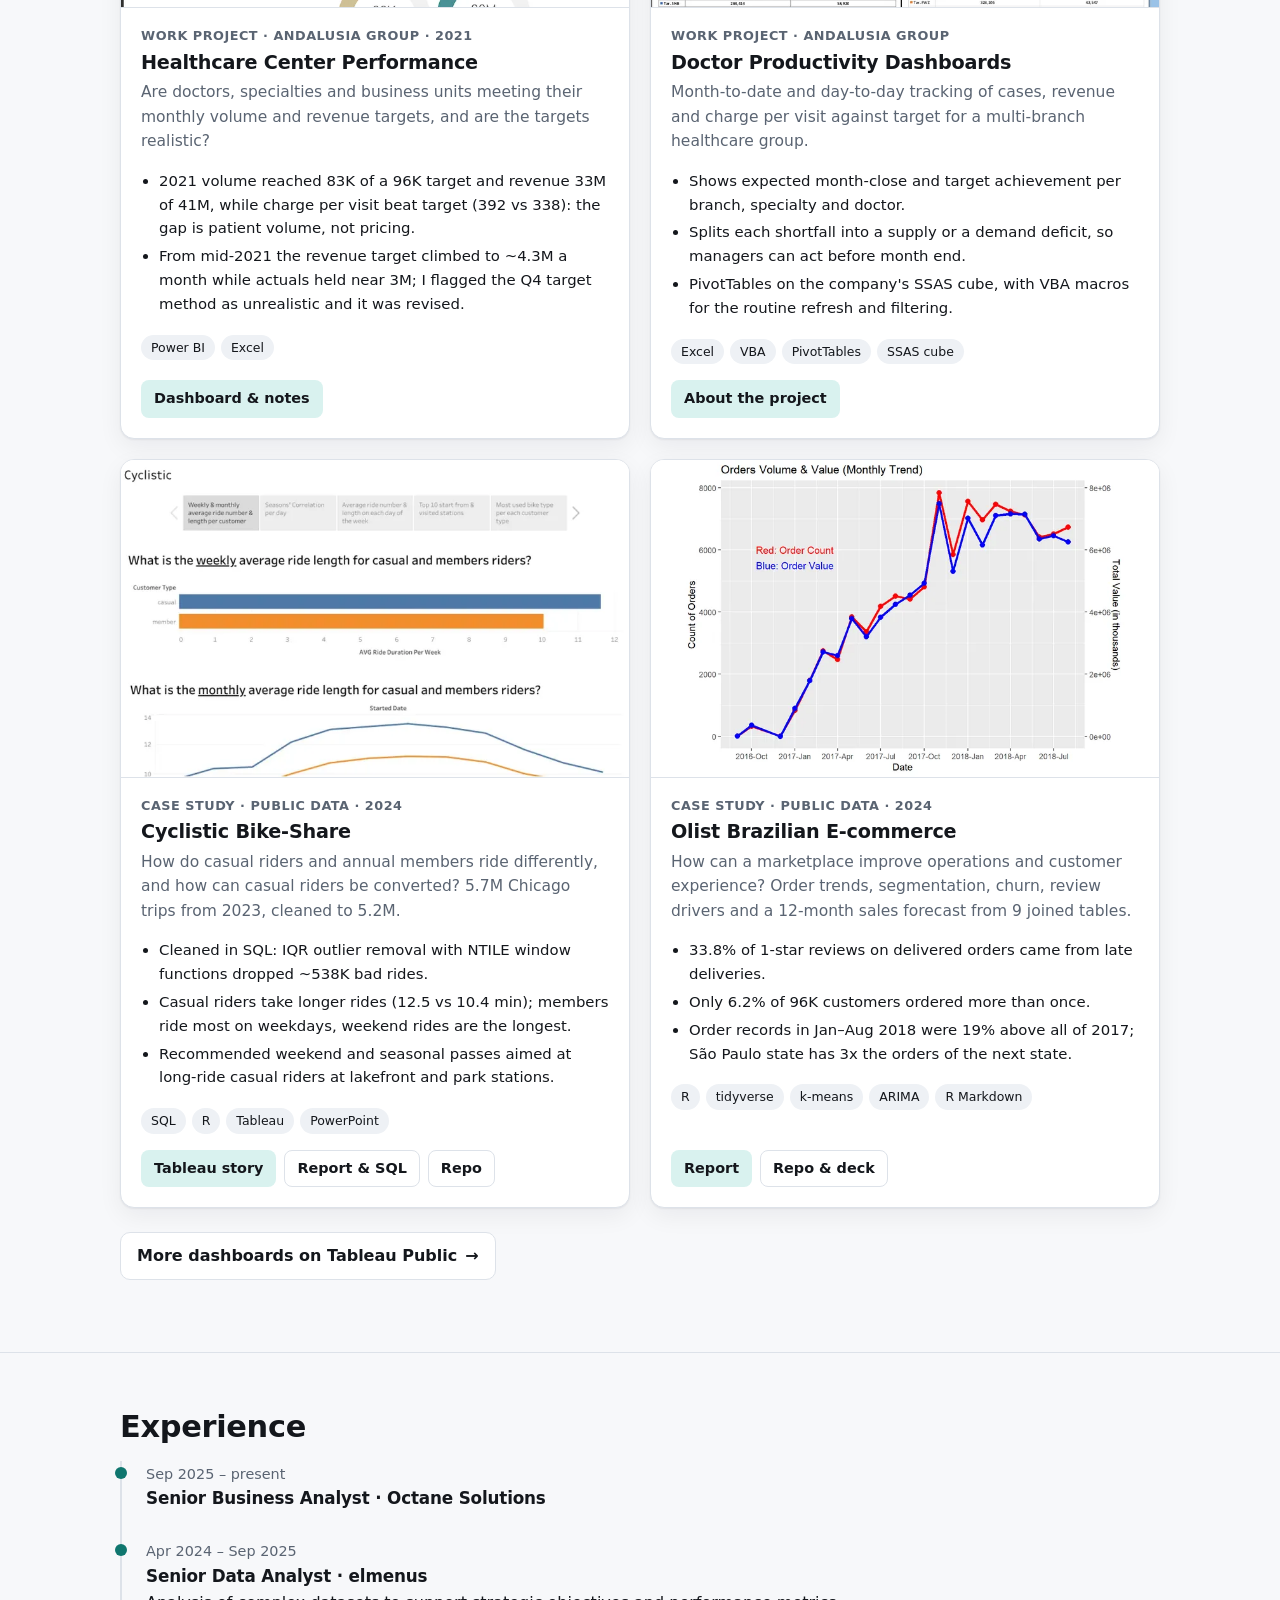
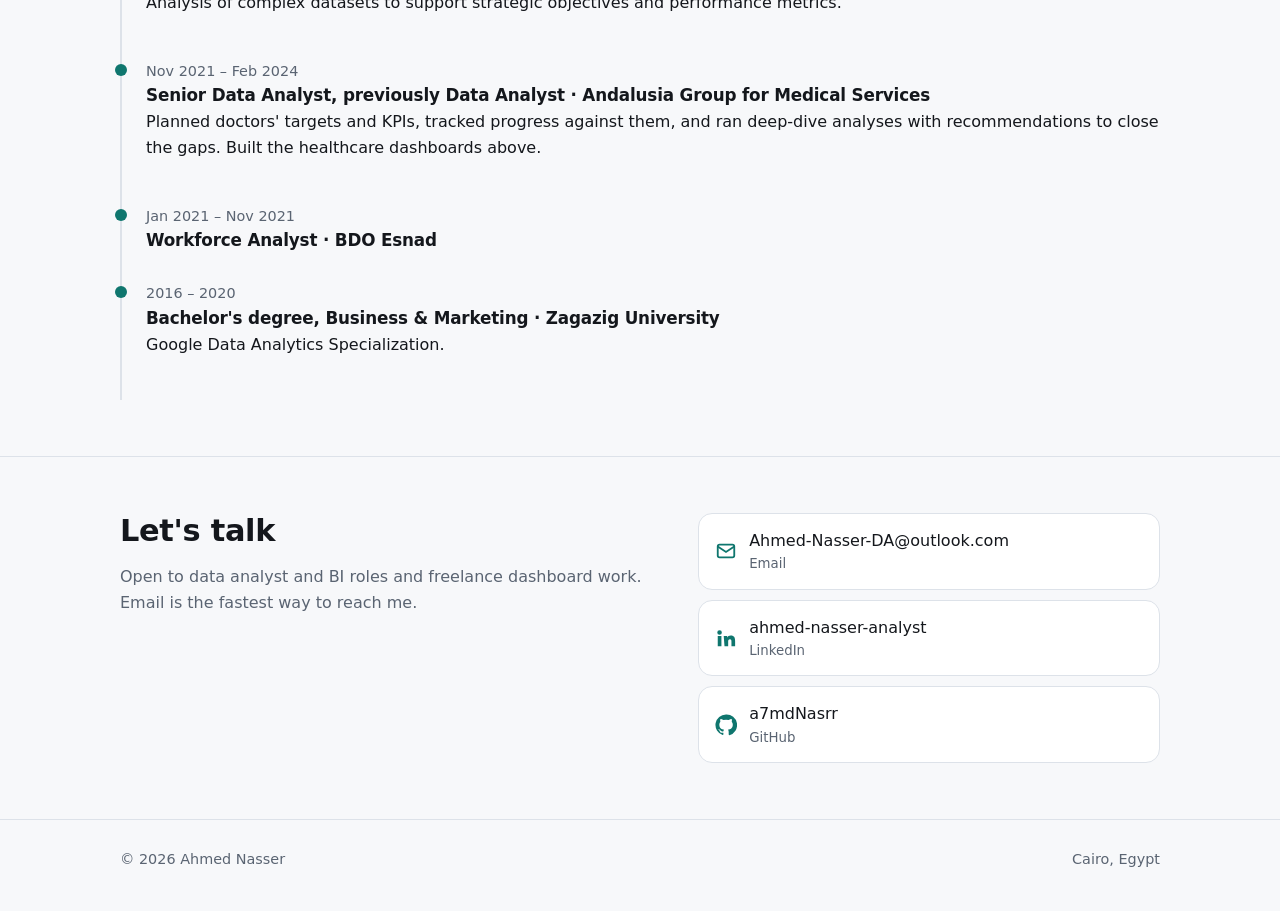
==== commit c504fb56: "Drop unconfirmed project dates Co-Authored-By: Claude Opus 5.5 <noreply@anthropic.com>" ====
--- a/index.html
+++ b/index.html
@@ -121,7 +121,7 @@
           <article class="card">
             <div class="thumb"><img src="images/excel.webp" width="800" height="500" loading="lazy" decoding="async" alt="Excel dashboard of business unit revenue achievement against target and baseline"></div>
             <div class="body">
-              <p class="meta">Work project · Andalusia Group · 2022–2023</p>
+              <p class="meta">Work project · Andalusia Group</p>
               <h3>Doctor Productivity Dashboards</h3>
               <p class="summary">Month-to-date and day-to-day tracking of cases, revenue and charge per visit against target for a multi-branch healthcare group.</p>
               <ul class="findings">
